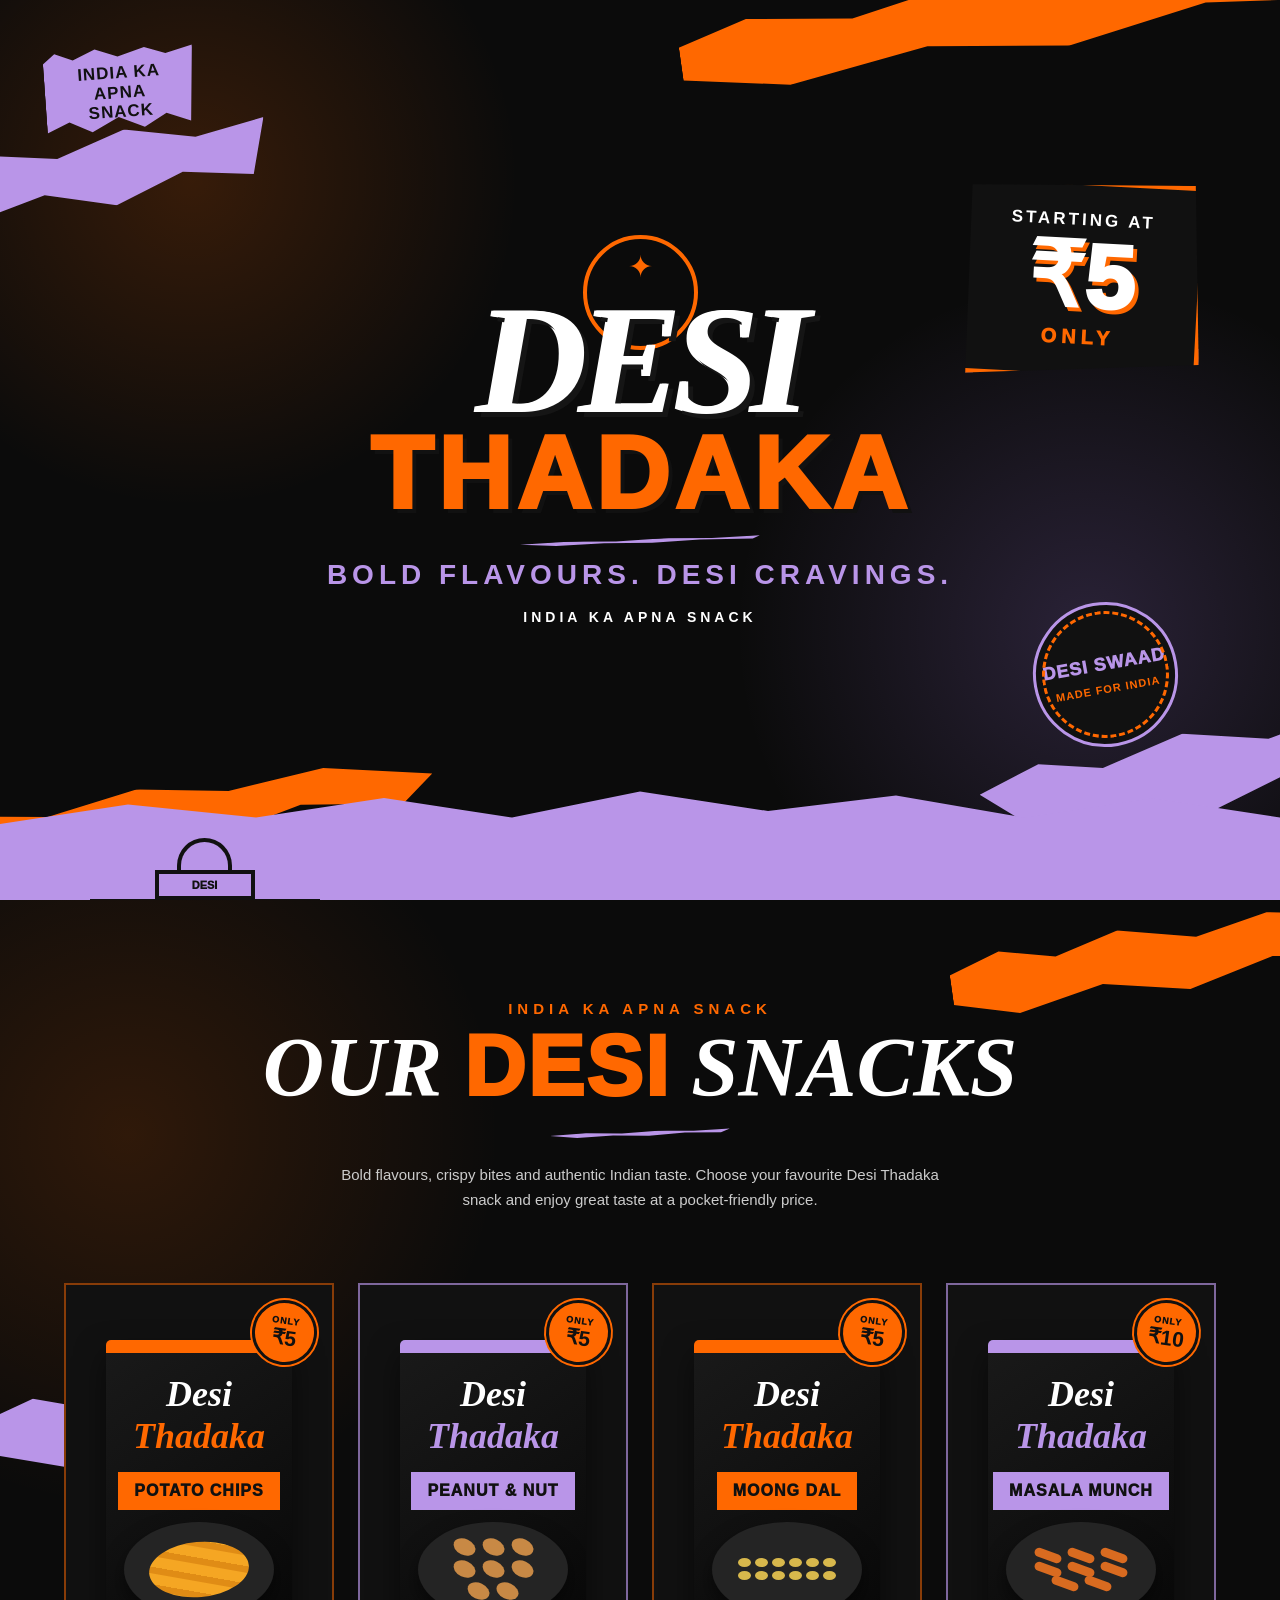
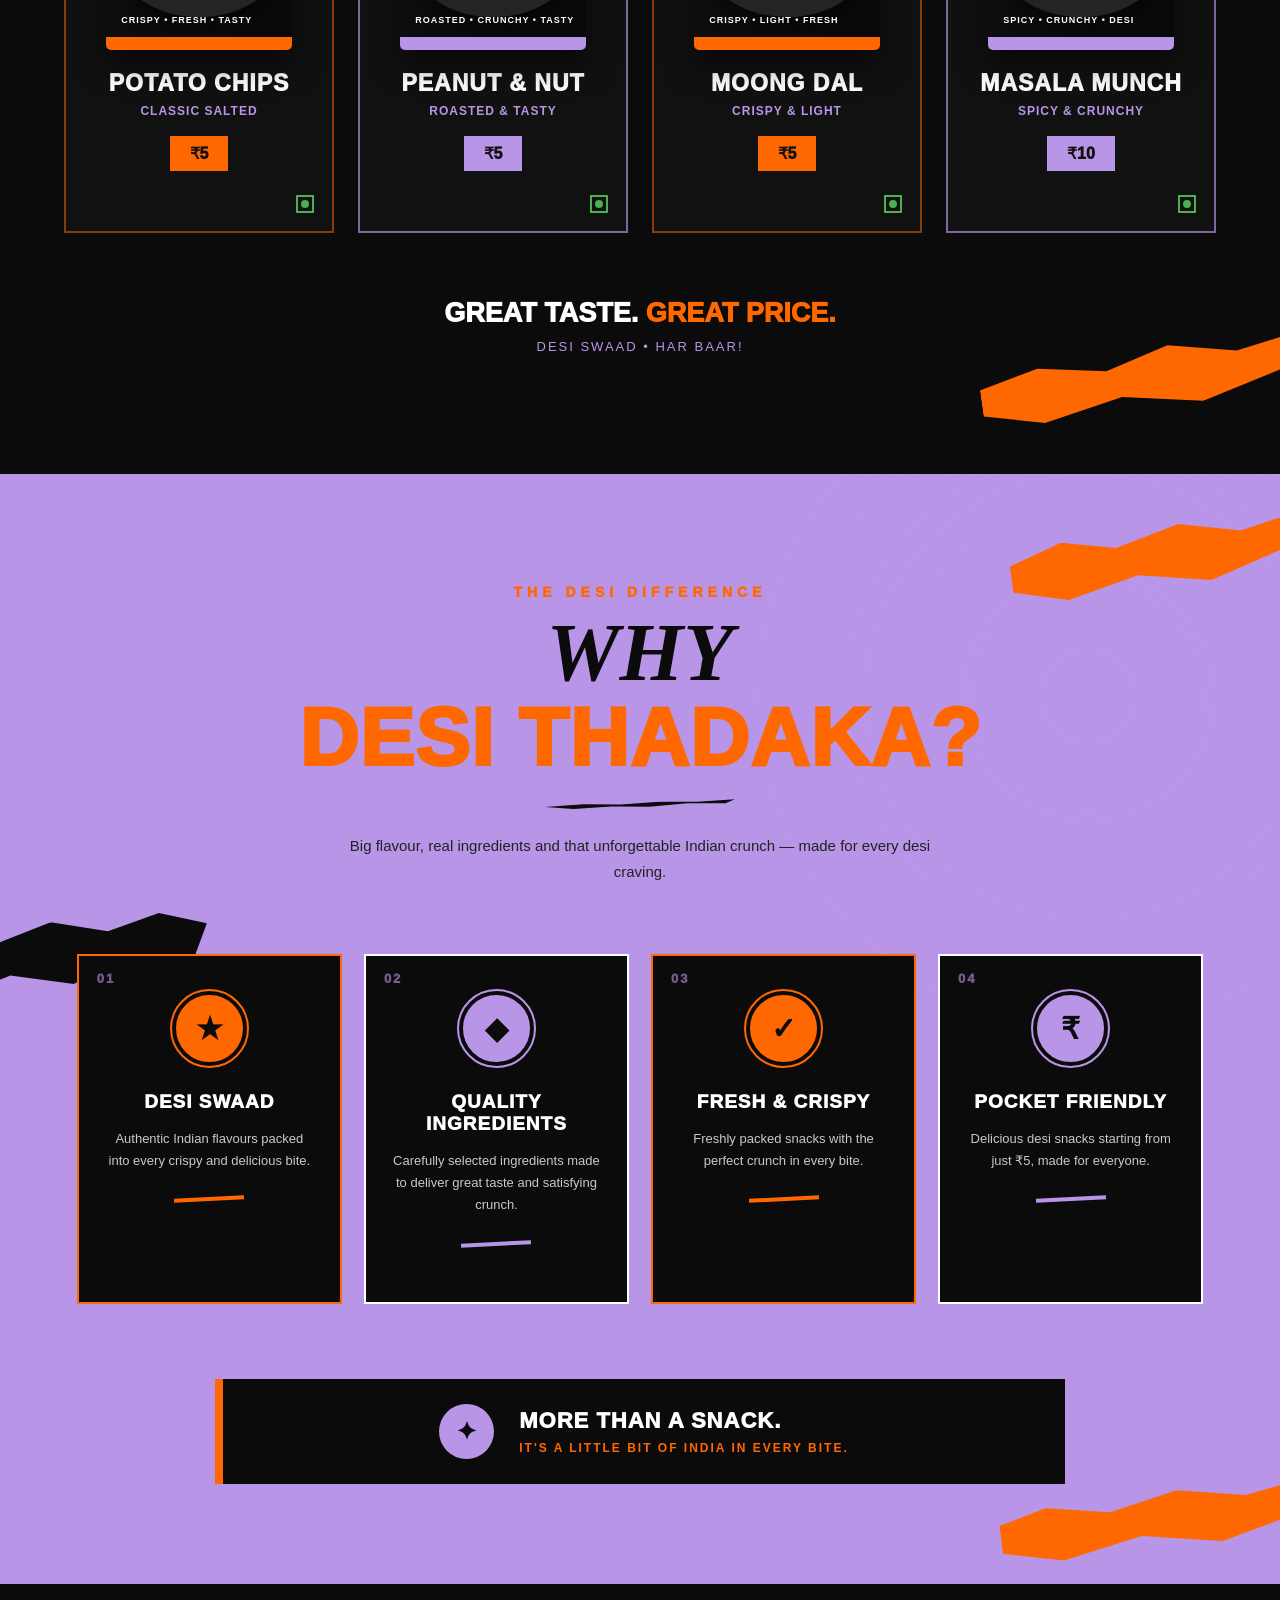
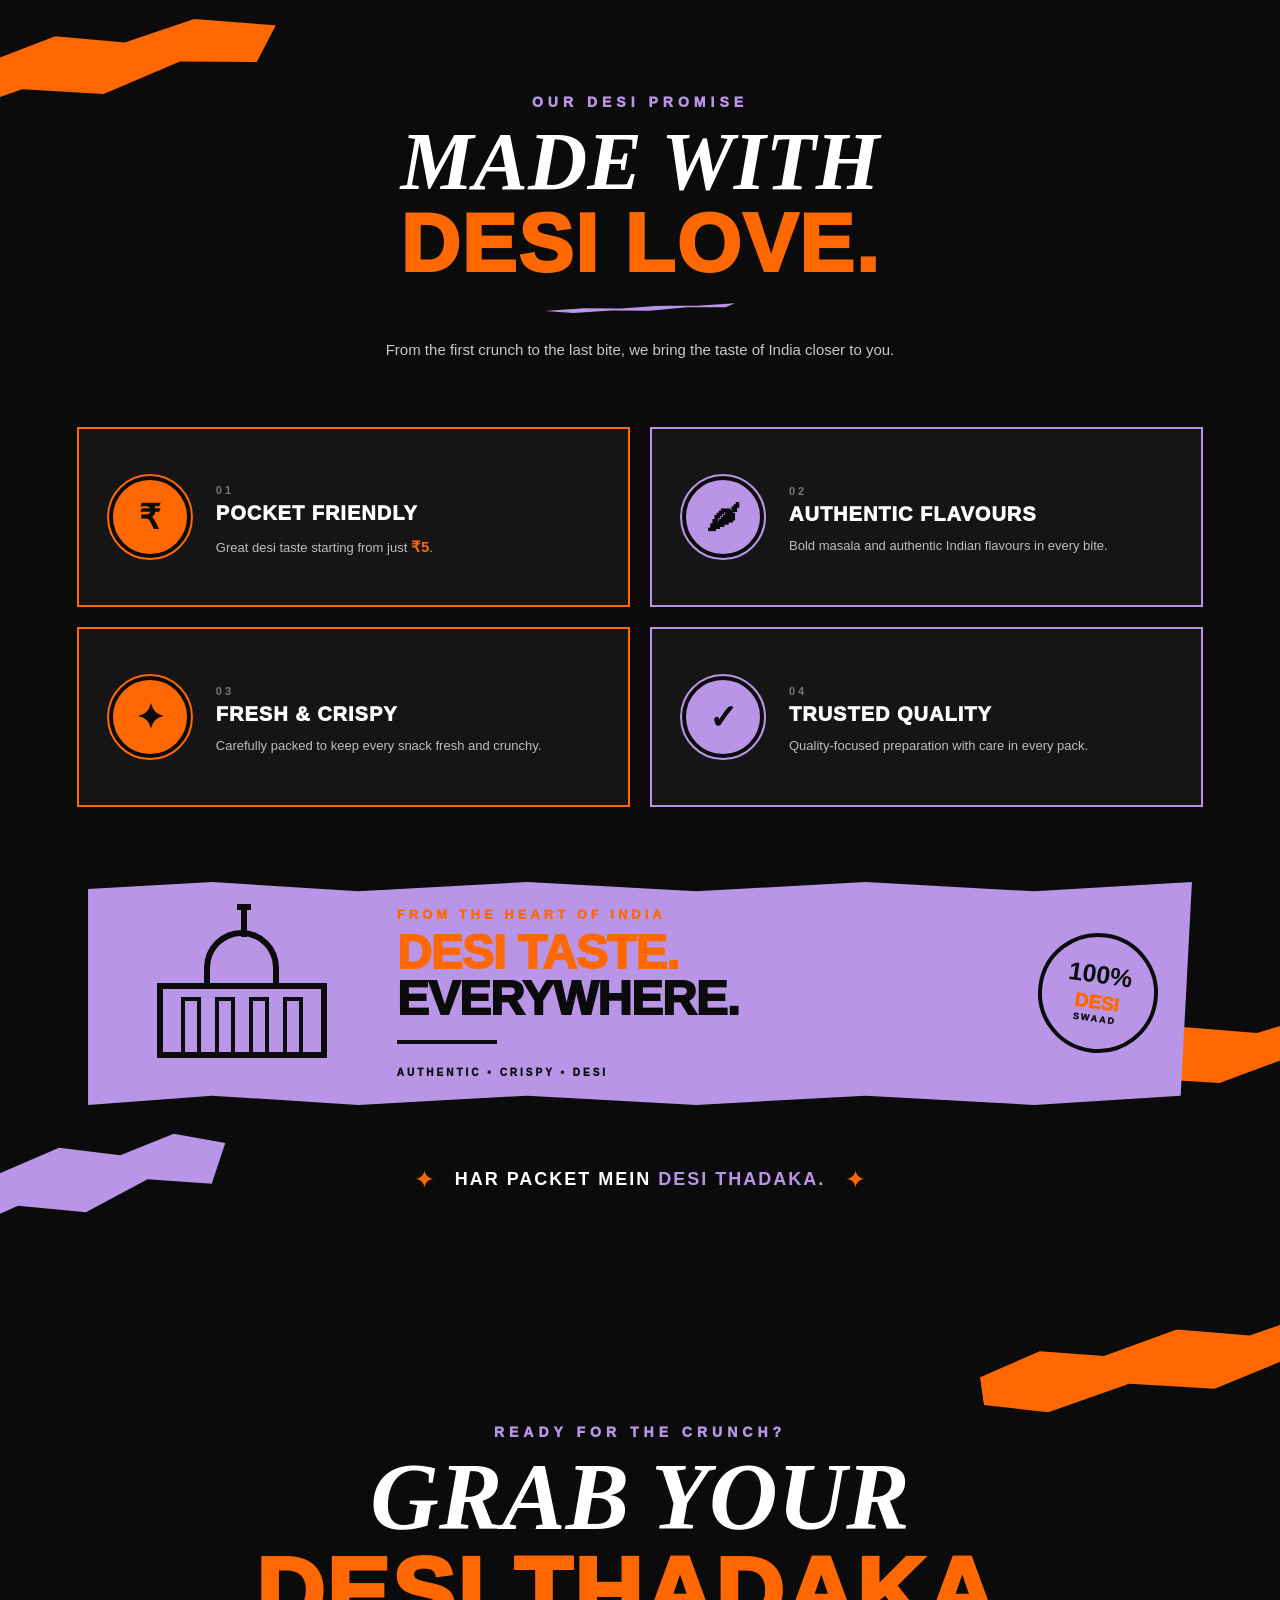
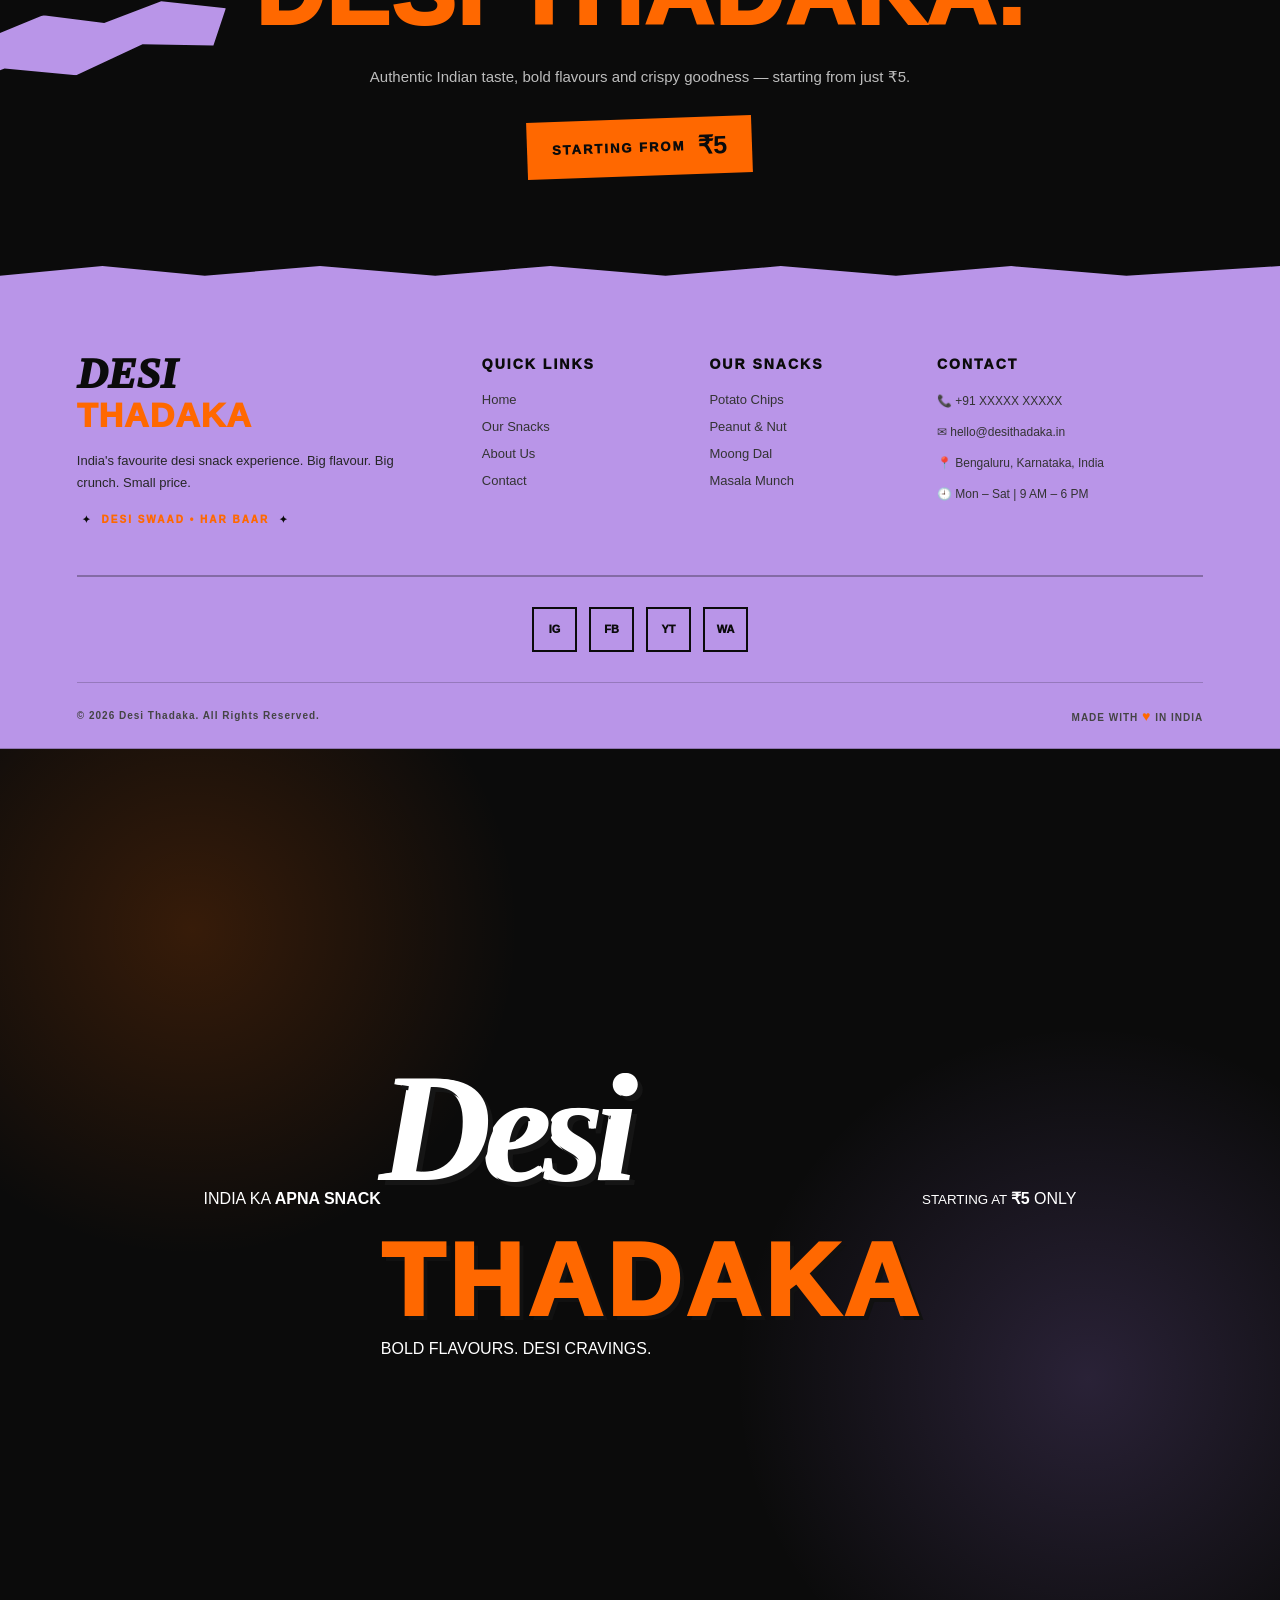
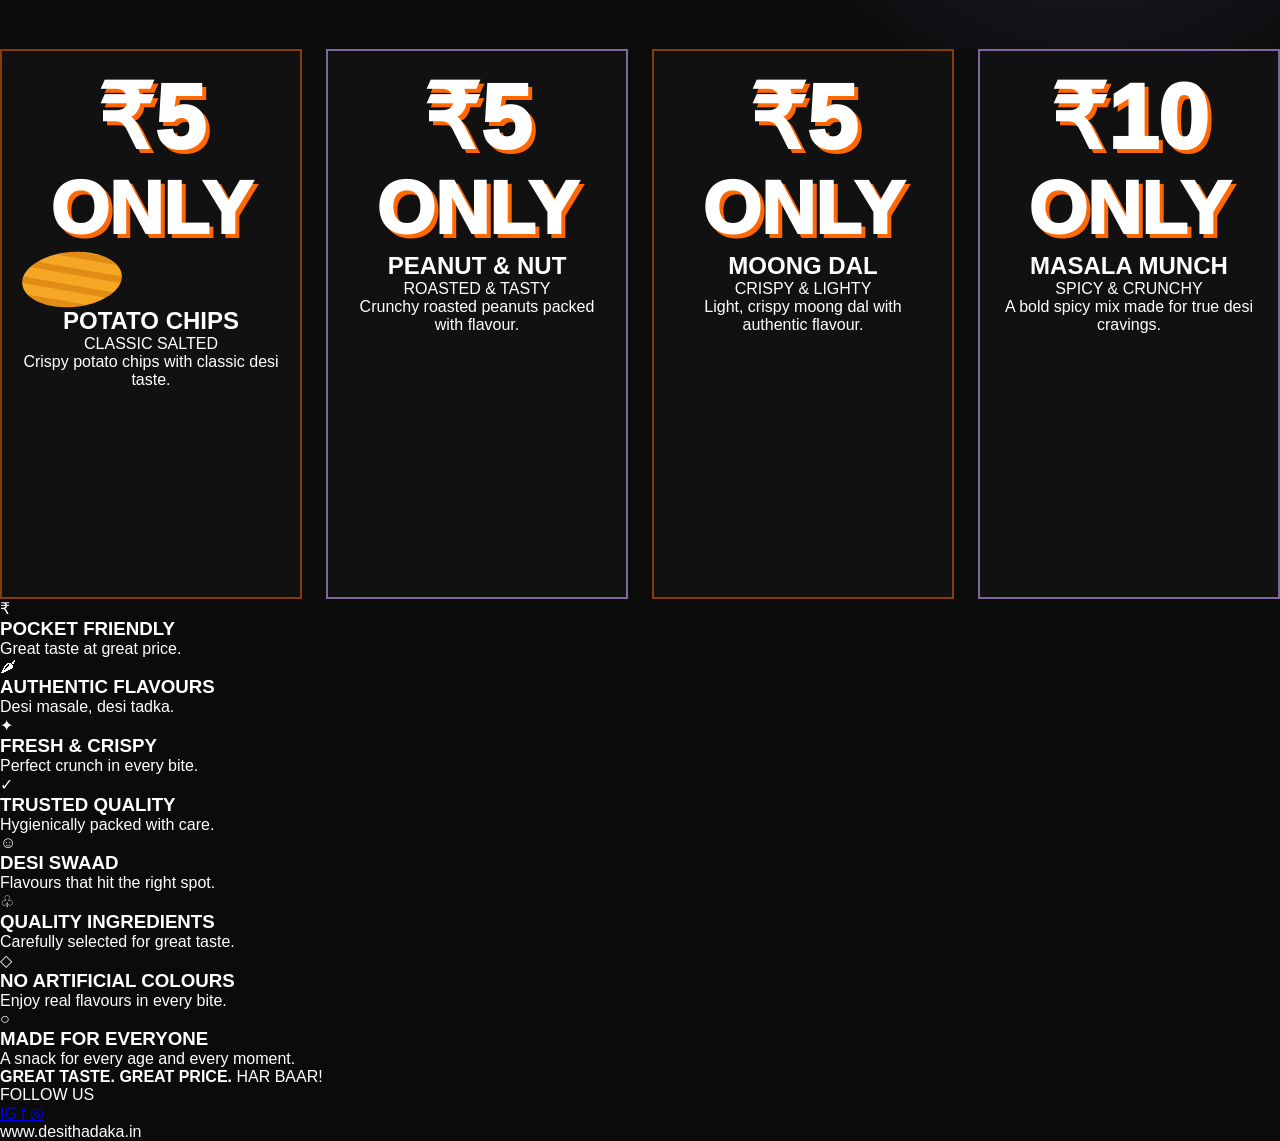
==== index.html @ 02272408 "Update index.html" ====
<!DOCTYPE html>
<html lang="en">
<head>
    <meta charset="UTF-8">
    <meta name="viewport" content="width=device-width, initial-scale=1.0">

    <title>Desi Thadaka | India Ka Apna Snack</title>

    <link rel="stylesheet" href="style.css">
</head>

<body>

    <!-- =========================
         PART 1 - HERO SECTION
    ========================== -->

    <section class="hero">

        <!-- Decorative orange brush -->
        <div class="orange-brush brush-one"></div>
        <div class="orange-brush brush-two"></div>

        <!-- Decorative purple shapes -->
        <div class="purple-shape purple-one"></div>
        <div class="purple-shape purple-two"></div>

        <!-- Top left small badge -->
        <div class="india-badge">
            INDIA KA<br>
            APNA SNACK
        </div>

        <!-- Main Brand Area -->
        <div class="hero-content">

            <div class="brand-circle">
                <span>✦</span>
            </div>

            <h1>
                <span class="desi">Desi</span>
                <span class="thadaka">THADAKA</span>
            </h1>

            <div class="brand-line"></div>

            <p class="tagline">
                BOLD FLAVOURS. DESI CRAVINGS.
            </p>

            <p class="sub-tagline">
                INDIA KA APNA SNACK
            </p>

        </div>

        <!-- Price Badge -->
        <div class="price-box">

            <p class="starting">
                STARTING AT
            </p>

            <div class="price">
                ₹5
            </div>

            <p class="only">
                ONLY
            </p>

        </div>

        <!-- Desi Swad badge -->
        <div class="swad-badge">
            <span>DESI SWAAD</span>
            <small>MADE FOR INDIA</small>
        </div>

        <!-- Bottom decorative area -->
        <div class="bottom-decoration">

            <div class="landmark">
                <div class="dome"></div>
                <div class="building">
                    DESI
                </div>
            </div>

        </div>

    </section>

</body>
</html>
<!DOCTYPE html>
<html lang="en">
<head>
<meta charset="UTF-8">
<meta name="viewport" content="width=device-width, initial-scale=1.0">

<title>Desi Thadaka - Snacks</title>

<style>

/* =====================================================
   DESI THADAKA — PART 2
   SNACK COLLECTION
===================================================== */

* {
    margin: 0;
    padding: 0;
    box-sizing: border-box;
}

body {
    font-family: Arial, Helvetica, sans-serif;
    background: #0b0b0b;
    color: #ffffff;
}


/* =====================================================
   SECTION
===================================================== */

.snacks-section {
    position: relative;
    min-height: 100vh;

    padding: 100px 5% 120px;

    background:
        radial-gradient(
            circle at 10% 20%,
            rgba(255, 104, 0, 0.15),
            transparent 25%
        ),
        #0b0b0b;

    overflow: hidden;
}


/* =====================================================
   DECORATIVE BRUSHES
===================================================== */

.brush {
    position: absolute;
    z-index: 0;
}

.brush-orange-top {
    width: 430px;
    height: 85px;

    top: 20px;
    right: -100px;

    background: #ff6800;

    transform: rotate(-8deg);

    clip-path: polygon(
        0 30%,
        12% 10%,
        25% 25%,
        40% 5%,
        58% 25%,
        75% 8%,
        100% 28%,
        94% 75%,
        75% 60%,
        55% 85%,
        35% 65%,
        15% 85%,
        0 65%
    );
}


.brush-purple-left {
    width: 330px;
    height: 90px;

    left: -120px;
    top: 42%;

    background: #b995e8;

    transform: rotate(-8deg);

    clip-path: polygon(
        0 25%,
        15% 10%,
        30% 25%,
        48% 5%,
        65% 25%,
        82% 8%,
        100% 30%,
        95% 75%,
        75% 58%,
        55% 85%,
        35% 62%,
        15% 82%,
        0 65%
    );
}


.brush-orange-bottom {
    width: 400px;
    height: 75px;

    right: -100px;
    bottom: 5%;

    background: #ff6800;

    transform: rotate(-8deg);

    clip-path: polygon(
        0 30%,
        15% 12%,
        32% 28%,
        48% 5%,
        65% 25%,
        82% 10%,
        100% 30%,
        94% 75%,
        75% 58%,
        55% 85%,
        35% 65%,
        15% 85%,
        0 65%
    );
}


/* =====================================================
   SECTION HEADER
===================================================== */

.section-header {
    position: relative;
    z-index: 2;

    text-align: center;

    margin-bottom: 70px;
}


.small-title {
    color: #ff6800;

    font-size: 15px;

    font-weight: 900;

    letter-spacing: 5px;

    margin-bottom: 12px;
}


.section-title {
    font-family: Georgia, "Times New Roman", serif;

    font-size: clamp(45px, 7vw, 85px);

    font-style: italic;

    color: #ffffff;

    line-height: 0.9;
}


.section-title span {
    color: #ff6800;

    font-family: Arial, Helvetica, sans-serif;

    font-style: normal;

    font-weight: 1000;

    letter-spacing: 2px;
}


.section-line {
    width: 180px;
    height: 6px;

    margin: 25px auto;

    background: #b995e8;

    transform: rotate(-2deg);

    clip-path: polygon(
        0 30%,
        20% 5%,
        40% 30%,
        60% 5%,
        80% 28%,
        100% 10%,
        95% 70%,
        75% 50%,
        55% 85%,
        35% 60%,
        15% 80%
    );
}


.section-description {
    max-width: 600px;

    margin: auto;

    color: #cccccc;

    font-size: 15px;

    line-height: 1.7;
}


/* =====================================================
   PRODUCTS GRID
===================================================== */

.products {
    position: relative;
    z-index: 3;

    max-width: 1400px;

    margin: auto;

    display: grid;

    grid-template-columns:
        repeat(4, 1fr);

    gap: 24px;
}


/* =====================================================
   PRODUCT CARD
===================================================== */

.product-card {
    position: relative;

    min-height: 550px;

    background: #111111;

    border: 2px solid rgba(255, 104, 0, 0.5);

    padding: 20px;

    text-align: center;

    overflow: hidden;

    transition: transform 0.3s ease,
                border-color 0.3s ease;
}


.product-card:nth-child(even) {
    border-color: rgba(185, 149, 232, 0.65);
}


.product-card:hover {
    transform: translateY(-8px);

    border-color: #ff6800;
}


/* =====================================================
   PRICE BADGE
===================================================== */

.price-badge {
    position: absolute;

    top: 15px;
    right: 15px;

    width: 65px;
    height: 65px;

    border-radius: 50%;

    background: #ff6800;

    color: #111111;

    display: flex;

    flex-direction: column;

    align-items: center;

    justify-content: center;

    font-weight: 1000;

    transform: rotate(8deg);

    z-index: 5;

    border: 3px solid #111111;

    box-shadow: 0 0 0 2px #ff6800;
}


.price-badge small {
    font-size: 9px;

    letter-spacing: 1px;
}


.price-badge strong {
    font-size: 21px;
}


/* =====================================================
   PRODUCT PACKET
===================================================== */

.packet {
    position: relative;

    width: 82%;

    height: 310px;

    margin: 35px auto 20px;

    background:
        linear-gradient(
            145deg,
            #191919,
            #080808
        );

    border-radius: 5px;

    border-top: 13px solid #ff6800;

    border-bottom: 13px solid #ff6800;

    box-shadow:
        0 15px 30px rgba(0,0,0,0.5);

    overflow: hidden;
}


/* Packet purple variation */

.product-card:nth-child(2) .packet,
.product-card:nth-child(4) .packet {

    border-top-color: #b995e8;
    border-bottom-color: #b995e8;
}


/* =====================================================
   PACKET BRAND
===================================================== */

.packet-brand {
    margin-top: 20px;

    font-family: Georgia, "Times New Roman", serif;

    font-style: italic;

    font-size: 36px;

    font-weight: 900;

    color: #ffffff;
}


.packet-brand span {
    color: #ff6800;
}


.product-card:nth-child(2) .packet-brand span,
.product-card:nth-child(4) .packet-brand span {
    color: #b995e8;
}


/* =====================================================
   PACKET PRODUCT NAME
===================================================== */

.packet-name {
    display: inline-block;

    margin-top: 15px;

    padding: 10px 16px;

    background: #ff6800;

    color: #111111;

    font-size: 16px;

    font-weight: 1000;

    letter-spacing: 1px;
}


.product-card:nth-child(2) .packet-name,
.product-card:nth-child(4) .packet-name {
    background: #b995e8;
}


/* =====================================================
   SNACK VISUALS
===================================================== */

.snack-visual {
    position: absolute;

    bottom: 20px;
    left: 50%;

    transform: translateX(-50%);

    width: 150px;
    height: 95px;

    border-radius: 50%;

    background: #242424;

    display: flex;

    align-items: center;
    justify-content: center;

    box-shadow: 0 10px 20px rgba(0,0,0,0.5);
}


/* Potato chips */

.chips {
    width: 100px;
    height: 55px;

    background:
        repeating-linear-gradient(
            15deg,
            #f5a623 0px,
            #f5a623 10px,
            #e08c15 11px,
            #e08c15 17px
        );

    border-radius: 50%;

    transform: rotate(-5deg);
}


/* Peanut */

.peanuts {
    display: flex;

    flex-wrap: wrap;

    width: 105px;

    gap: 6px;

    justify-content: center;
}


.peanuts span {
    width: 23px;
    height: 16px;

    border-radius: 50%;

    background: #c88945;

    transform: rotate(25deg);
}


/* Moong dal */

.dal {
    width: 110px;

    display: flex;

    flex-wrap: wrap;

    justify-content: center;

    gap: 4px;
}


.dal span {
    width: 13px;
    height: 9px;

    border-radius: 50%;

    background: #d8b84c;
}


/* Masala */

.masala {
    width: 115px;

    display: flex;

    flex-wrap: wrap;

    gap: 5px;

    justify-content: center;
}


.masala span {
    width: 28px;
    height: 9px;

    border-radius: 6px;

    background: #d96b20;

    transform: rotate(20deg);
}


/* =====================================================
   PACKET WEIGHT
===================================================== */

.packet-weight {
    position: absolute;

    bottom: 12px;
    left: 15px;

    color: #ffffff;

    font-size: 9px;

    font-weight: 700;

    letter-spacing: 1px;
}


/* =====================================================
   PRODUCT INFORMATION
===================================================== */

.product-name {
    color: #ffffff;

    font-size: 23px;

    font-weight: 1000;

    letter-spacing: 1px;

    text-transform: uppercase;
}


.product-description {
    margin-top: 7px;

    color: #b995e8;

    font-size: 12px;

    font-weight: 700;

    letter-spacing: 1px;
}


.product-price {
    margin-top: 18px;

    display: inline-block;

    padding: 8px 20px;

    background: #ff6800;

    color: #111111;

    font-size: 16px;

    font-weight: 1000;
}


.product-card:nth-child(even) .product-price {
    background: #b995e8;
}


/* =====================================================
   VEG SYMBOL
===================================================== */

.veg {
    position: absolute;

    bottom: 18px;
    right: 18px;

    width: 18px;
    height: 18px;

    border: 2px solid #4caf50;

    display: flex;

    align-items: center;
    justify-content: center;
}


.veg::after {
    content: "";

    width: 8px;
    height: 8px;

    border-radius: 50%;

    background: #4caf50;
}


/* =====================================================
   BOTTOM MESSAGE
===================================================== */

.bottom-message {
    position: relative;

    z-index: 3;

    text-align: center;

    margin-top: 65px;
}


.bottom-message h3 {
    font-size: 27px;

    color: #ffffff;

    font-weight: 1000;
}


.bottom-message h3 span {
    color: #ff6800;
}


.bottom-message p {
    margin-top: 10px;

    color: #b995e8;

    font-size: 13px;

    letter-spacing: 2px;
}


/* =====================================================
   TABLET
===================================================== */

@media (max-width: 1100px) {

    .products {
        grid-template-columns:
            repeat(2, 1fr);

        max-width: 750px;
    }

}


/* =====================================================
   MOBILE
===================================================== */

@media (max-width: 650px) {

    .snacks-section {
        padding: 75px 18px 90px;
    }

    .products {
        grid-template-columns: 1fr;

        max-width: 380px;
    }

    .product-card {
        min-height: 530px;
    }

    .section-title {
        font-size: 52px;
    }

    .section-description {
        font-size: 13px;
    }

    .packet {
        width: 75%;
    }

    .brush-orange-top {
        width: 300px;
    }

    .brush-purple-left {
        width: 250px;
    }

}

</style>
</head>


<body>


<!-- =====================================================
     PART 2 — SNACK COLLECTION
===================================================== -->

<section class="snacks-section">


    <!-- Decorative background -->
    <div class="brush brush-orange-top"></div>
    <div class="brush brush-purple-left"></div>
    <div class="brush brush-orange-bottom"></div>


    <!-- SECTION TITLE -->
    <div class="section-header">

        <div class="small-title">
            INDIA KA APNA SNACK
        </div>

        <h2 class="section-title">
            OUR <span>DESI</span> SNACKS
        </h2>

        <div class="section-line"></div>

        <p class="section-description">
            Bold flavours, crispy bites and authentic Indian taste.
            Choose your favourite Desi Thadaka snack and enjoy
            great taste at a pocket-friendly price.
        </p>

    </div>


    <!-- =================================================
         PRODUCTS
    ================================================== -->

    <div class="products">


        <!-- =============================================
             POTATO CHIPS
        ============================================== -->

        <div class="product-card">

            <div class="price-badge">
                <small>ONLY</small>
                <strong>₹5</strong>
            </div>


            <div class="packet">

                <div class="packet-brand">
                    Desi <span>Thadaka</span>
                </div>

                <div class="packet-name">
                    POTATO CHIPS
                </div>

                <div class="snack-visual">
                    <div class="chips"></div>
                </div>

                <div class="packet-weight">
                    CRISPY • FRESH • TASTY
                </div>

            </div>


            <h3 class="product-name">
                Potato Chips
            </h3>

            <p class="product-description">
                CLASSIC SALTED
            </p>

            <div class="product-price">
                ₹5
            </div>

            <div class="veg"></div>

        </div>



        <!-- =============================================
             PEANUT & NUT
        ============================================== -->

        <div class="product-card">

            <div class="price-badge">
                <small>ONLY</small>
                <strong>₹5</strong>
            </div>


            <div class="packet">

                <div class="packet-brand">
                    Desi <span>Thadaka</span>
                </div>

                <div class="packet-name">
                    PEANUT & NUT
                </div>

                <div class="snack-visual">

                    <div class="peanuts">

                        <span></span>
                        <span></span>
                        <span></span>
                        <span></span>
                        <span></span>
                        <span></span>
                        <span></span>
                        <span></span>

                    </div>

                </div>

                <div class="packet-weight">
                    ROASTED • CRUNCHY • TASTY
                </div>

            </div>


            <h3 class="product-name">
                Peanut & Nut
            </h3>

            <p class="product-description">
                ROASTED & TASTY
            </p>

            <div class="product-price">
                ₹5
            </div>

            <div class="veg"></div>

        </div>



        <!-- =============================================
             MOONG DAL
        ============================================== -->

        <div class="product-card">

            <div class="price-badge">
                <small>ONLY</small>
                <strong>₹5</strong>
            </div>


            <div class="packet">

                <div class="packet-brand">
                    Desi <span>Thadaka</span>
                </div>

                <div class="packet-name">
                    MOONG DAL
                </div>

                <div class="snack-visual">

                    <div class="dal">

                        <span></span>
                        <span></span>
                        <span></span>
                        <span></span>
                        <span></span>
                        <span></span>
                        <span></span>
                        <span></span>
                        <span></span>
                        <span></span>
                        <span></span>
                        <span></span>

                    </div>

                </div>

                <div class="packet-weight">
                    CRISPY • LIGHT • FRESH
                </div>

            </div>


            <h3 class="product-name">
                Moong Dal
            </h3>

            <p class="product-description">
                CRISPY & LIGHT
            </p>

            <div class="product-price">
                ₹5
            </div>

            <div class="veg"></div>

        </div>



        <!-- =============================================
             MASALA MUNCH
        ============================================== -->

        <div class="product-card">

            <div class="price-badge">
                <small>ONLY</small>
                <strong>₹10</strong>
            </div>


            <div class="packet">

                <div class="packet-brand">
                    Desi <span>Thadaka</span>
                </div>

                <div class="packet-name">
                    MASALA MUNCH
                </div>

                <div class="snack-visual">

                    <div class="masala">

                        <span></span>
                        <span></span>
                        <span></span>
                        <span></span>
                        <span></span>
                        <span></span>
                        <span></span>
                        <span></span>

                    </div>

                </div>

                <div class="packet-weight">
                    SPICY • CRUNCHY • DESI
                </div>

            </div>


            <h3 class="product-name">
                Masala Munch
            </h3>

            <p class="product-description">
                SPICY & CRUNCHY
            </p>

            <div class="product-price">
                ₹10
            </div>

            <div class="veg"></div>

        </div>


    </div>


    <!-- =================================================
         BOTTOM MESSAGE
    ================================================== -->

    <div class="bottom-message">

        <h3>
            GREAT TASTE.
            <span>GREAT PRICE.</span>
        </h3>

        <p>
            DESI SWAAD • HAR BAAR!
        </p>

    </div>


</section>


</body>
</html>
<!-- =====================================================
     PART 3 — WHY DESI THADAKA
===================================================== -->

<section class="why-section">

    <!-- Decorative background elements -->
    <div class="why-orange-brush why-brush-1"></div>
    <div class="why-purple-brush why-brush-2"></div>
    <div class="why-orange-brush why-brush-3"></div>


    <!-- Section heading -->
    <div class="why-header">

        <p class="why-small-title">
            THE DESI DIFFERENCE
        </p>

        <h2>
            WHY <span>DESI THADAKA?</span>
        </h2>

        <div class="why-line"></div>

        <p class="why-intro">
            Big flavour, real ingredients and that unforgettable
            Indian crunch — made for every desi craving.
        </p>

    </div>


    <!-- Feature cards -->
    <div class="why-grid">


        <!-- Feature 1 -->
        <div class="why-card">

            <div class="why-icon">
                ★
            </div>

            <div class="why-number">
                01
            </div>

            <h3>
                DESI SWAAD
            </h3>

            <p>
                Authentic Indian flavours packed into every
                crispy and delicious bite.
            </p>

            <div class="why-card-line"></div>

        </div>


        <!-- Feature 2 -->
        <div class="why-card purple-card">

            <div class="why-icon">
                ◆
            </div>

            <div class="why-number">
                02
            </div>

            <h3>
                QUALITY INGREDIENTS
            </h3>

            <p>
                Carefully selected ingredients made to deliver
                great taste and satisfying crunch.
            </p>

            <div class="why-card-line"></div>

        </div>


        <!-- Feature 3 -->
        <div class="why-card">

            <div class="why-icon">
                ✓
            </div>

            <div class="why-number">
                03
            </div>

            <h3>
                FRESH & CRISPY
            </h3>

            <p>
                Freshly packed snacks with the perfect crunch
                in every bite.
            </p>

            <div class="why-card-line"></div>

        </div>


        <!-- Feature 4 -->
        <div class="why-card purple-card">

            <div class="why-icon">
                ₹
            </div>

            <div class="why-number">
                04
            </div>

            <h3>
                POCKET FRIENDLY
            </h3>

            <p>
                Delicious desi snacks starting from just
                ₹5, made for everyone.
            </p>

            <div class="why-card-line"></div>

        </div>

    </div>


    <!-- Bottom statement -->
    <div class="why-bottom">

        <div class="why-bottom-mark">
            ✦
        </div>

        <div>
            <h3>
                MORE THAN A SNACK.
            </h3>

            <p>
                IT'S A LITTLE BIT OF INDIA IN EVERY BITE.
            </p>
        </div>

    </div>

</section>
<!-- =====================================================
     PART 4 — BRAND VALUES & INDIAN IDENTITY
===================================================== -->

<section class="values-section">

    <!-- Decorative shapes -->
    <div class="values-orange-shape values-shape-1"></div>
    <div class="values-purple-shape values-shape-2"></div>
    <div class="values-orange-shape values-shape-3"></div>


    <!-- Section heading -->
    <div class="values-header">

        <p class="values-small-title">
            OUR DESI PROMISE
        </p>

        <h2>
            MADE WITH
            <span>DESI LOVE.</span>
        </h2>

        <div class="values-line"></div>

        <p class="values-intro">
            From the first crunch to the last bite,
            we bring the taste of India closer to you.
        </p>

    </div>


    <!-- Values -->
    <div class="values-grid">


        <!-- Value 1 -->
        <div class="value-card">

            <div class="value-icon">
                ₹
            </div>

            <div class="value-content">

                <span class="value-number">
                    01
                </span>

                <h3>
                    POCKET FRIENDLY
                </h3>

                <p>
                    Great desi taste starting from just
                    <strong>₹5</strong>.
                </p>

            </div>

        </div>


        <!-- Value 2 -->
        <div class="value-card purple-value">

            <div class="value-icon">
                🌶
            </div>

            <div class="value-content">

                <span class="value-number">
                    02
                </span>

                <h3>
                    AUTHENTIC FLAVOURS
                </h3>

                <p>
                    Bold masala and authentic Indian
                    flavours in every bite.
                </p>

            </div>

        </div>


        <!-- Value 3 -->
        <div class="value-card">

            <div class="value-icon">
                ✦
            </div>

            <div class="value-content">

                <span class="value-number">
                    03
                </span>

                <h3>
                    FRESH & CRISPY
                </h3>

                <p>
                    Carefully packed to keep every
                    snack fresh and crunchy.
                </p>

            </div>

        </div>


        <!-- Value 4 -->
        <div class="value-card purple-value">

            <div class="value-icon">
                ✓
            </div>

            <div class="value-content">

                <span class="value-number">
                    04
                </span>

                <h3>
                    TRUSTED QUALITY
                </h3>

                <p>
                    Quality-focused preparation with
                    care in every pack.
                </p>

            </div>

        </div>

    </div>


    <!-- Indian identity banner -->
    <div class="india-banner">

        <div class="india-art">

            <div class="india-dome"></div>

            <div class="india-building">

                <span></span>
                <span></span>
                <span></span>
                <span></span>

            </div>

        </div>


        <div class="india-banner-text">

            <p>
                FROM THE HEART OF INDIA
            </p>

            <h3>
                <span>DESI TASTE.</span>
                EVERYWHERE.
            </h3>

            <div class="mini-line"></div>

            <small>
                AUTHENTIC • CRISPY • DESI
            </small>

        </div>


        <div class="india-stamp">

            <strong>100%</strong>

            <span>
                DESI
            </span>

            <small>
                SWAAD
            </small>

        </div>

    </div>


    <!-- Final statement -->
    <div class="values-statement">

        <span class="statement-mark">
            ✦
        </span>

        <p>
            HAR PACKET MEIN
            <strong>DESI THADAKA.</strong>
        </p>

        <span class="statement-mark">
            ✦
        </span>

    </div>

</section>
<!-- =====================================================
     PART 5 — FINAL CTA + FOOTER
===================================================== -->

<section class="final-section">

    <!-- Decorative elements -->
    <div class="final-orange-brush final-brush-1"></div>
    <div class="final-purple-brush final-brush-2"></div>


    <!-- Final CTA -->
    <div class="final-cta">

        <p class="final-small-title">
            READY FOR THE CRUNCH?
        </p>

        <h2>
            GRAB YOUR
            <span>DESI THADAKA.</span>
        </h2>

        <p class="final-description">
            Authentic Indian taste, bold flavours and crispy
            goodness — starting from just ₹5.
        </p>

        <div class="final-price">
            STARTING FROM <strong>₹5</strong>
        </div>

    </div>


    <!-- Footer -->
    <footer class="main-footer">

        <div class="footer-top">


            <!-- Brand -->
            <div class="footer-brand">

                <div class="footer-logo">
                    DESI
                    <span>THADAKA</span>
                </div>

                <p>
                    India's favourite desi snack experience.
                    Big flavour. Big crunch. Small price.
                </p>

                <div class="footer-tagline">
                    <span>✦</span>
                    DESI SWAAD • HAR BAAR
                    <span>✦</span>
                </div>

            </div>


            <!-- Quick Links -->
            <div class="footer-column">

                <h3>
                    QUICK LINKS
                </h3>

                <a href="#">
                    Home
                </a>

                <a href="#">
                    Our Snacks
                </a>

                <a href="#">
                    About Us
                </a>

                <a href="#">
                    Contact
                </a>

            </div>


            <!-- Products -->
            <div class="footer-column">

                <h3>
                    OUR SNACKS
                </h3>

                <a href="#">
                    Potato Chips
                </a>

                <a href="#">
                    Peanut & Nut
                </a>

                <a href="#">
                    Moong Dal
                </a>

                <a href="#">
                    Masala Munch
                </a>

            </div>


            <!-- Contact -->
            <div class="footer-column contact-column">

                <h3>
                    CONTACT
                </h3>

                <p>
                    📞 +91 XXXXX XXXXX
                </p>

                <p>
                    ✉ hello@desithadaka.in
                </p>

                <p>
                    📍 Bengaluru, Karnataka, India
                </p>

                <p>
                    🕘 Mon – Sat | 9 AM – 6 PM
                </p>

            </div>

        </div>


        <!-- Social -->
        <div class="footer-social">

            <a href="#" aria-label="Instagram">
                IG
            </a>

            <a href="#" aria-label="Facebook">
                FB
            </a>

            <a href="#" aria-label="YouTube">
                YT
            </a>

            <a href="#" aria-label="WhatsApp">
                WA
            </a>

        </div>


        <!-- Bottom footer -->
        <div class="footer-bottom">

            <p>
                © 2026 Desi Thadaka. All Rights Reserved.
            </p>

            <p>
                MADE WITH
                <span>♥</span>
                IN INDIA
            </p>

        </div>

    </footer>

</section>
<!DOCTYPE html>
<html lang="en">
<head>
    <meta charset="UTF-8">

    <meta name="viewport"
          content="width=device-width, initial-scale=1.0">

    <title>Desi Thadaka | India Ka Apna Snack</title>

    <link rel="stylesheet"
          href="style.css">
</head>

<body>

    <!-- =================================================
         MAIN WEBSITE
    ================================================== -->

    <main class="website">

        <!-- =============================================
             HERO
        ============================================== -->

        <section class="hero">

            <div class="hero-left">
                <span>INDIA KA</span>
                <strong>APNA SNACK</strong>
            </div>


            <div class="brand">

                <div class="brand-name">

                    <span class="desi">
                        Desi
                    </span>

                    <span class="thadaka">
                        THADAKA
                    </span>

                </div>

                <p>
                    BOLD FLAVOURS.
                    DESI CRAVINGS.
                </p>

            </div>


            <div class="hero-price">

                <small>
                    STARTING AT
                </small>

                <strong>
                    ₹5
                </strong>

                <span>
                    ONLY
                </span>

            </div>

        </section>


        <!-- =============================================
             PRODUCTS
        ============================================== -->

        <section class="products">

            <!-- PRODUCT 1 -->

            <article class="product-card orange-card">

                <div class="price">
                    ₹5
                    <small>ONLY</small>
                </div>

                <div class="product-image chips-image">
                    <div class="fake-snack chips"></div>
                </div>

                <div class="product-content">

                    <h2>
                        POTATO CHIPS
                    </h2>

                    <span>
                        CLASSIC SALTED
                    </span>

                    <p>
                        Crispy potato chips
                        with classic desi taste.
                    </p>

                </div>

            </article>


            <!-- PRODUCT 2 -->

            <article class="product-card purple-card">

                <div class="price">
                    ₹5
                    <small>ONLY</small>
                </div>

                <div class="product-image peanut-image">
                    <div class="fake-snack peanuts"></div>
                </div>

                <div class="product-content">

                    <h2>
                        PEANUT &amp; NUT
                    </h2>

                    <span>
                        ROASTED &amp; TASTY
                    </span>

                    <p>
                        Crunchy roasted peanuts
                        packed with flavour.
                    </p>

                </div>

            </article>


            <!-- PRODUCT 3 -->

            <article class="product-card orange-card">

                <div class="price">
                    ₹5
                    <small>ONLY</small>
                </div>

                <div class="product-image dal-image">
                    <div class="fake-snack dal"></div>
                </div>

                <div class="product-content">

                    <h2>
                        MOONG DAL
                    </h2>

                    <span>
                        CRISPY &amp; LIGHTY
                    </span>

                    <p>
                        Light, crispy moong dal
                        with authentic flavour.
                    </p>

                </div>

            </article>


            <!-- PRODUCT 4 -->

            <article class="product-card purple-card">

                <div class="price">
                    ₹10
                    <small>ONLY</small>
                </div>

                <div class="product-image masala-image">
                    <div class="fake-snack masala"></div>
                </div>

                <div class="product-content">

                    <h2>
                        MASALA MUNCH
                    </h2>

                    <span>
                        SPICY &amp; CRUNCHY
                    </span>

                    <p>
                        A bold spicy mix made
                        for true desi cravings.
                    </p>

                </div>

            </article>

        </section>


        <!-- =============================================
             FEATURES
        ============================================== -->

        <section class="features">

            <div class="feature">

                <div class="feature-icon">
                    ₹
                </div>

                <div>
                    <h3>
                        POCKET FRIENDLY
                    </h3>

                    <p>
                        Great taste at great price.
                    </p>
                </div>

            </div>


            <div class="feature">

                <div class="feature-icon">
                    🌶
                </div>

                <div>
                    <h3>
                        AUTHENTIC FLAVOURS
                    </h3>

                    <p>
                        Desi masale, desi tadka.
                    </p>
                </div>

            </div>


            <div class="feature">

                <div class="feature-icon">
                    ✦
                </div>

                <div>
                    <h3>
                        FRESH &amp; CRISPY
                    </h3>

                    <p>
                        Perfect crunch in every bite.
                    </p>
                </div>

            </div>


            <div class="feature">

                <div class="feature-icon">
                    ✓
                </div>

                <div>
                    <h3>
                        TRUSTED QUALITY
                    </h3>

                    <p>
                        Hygienically packed with care.
                    </p>
                </div>

            </div>

        </section>


        <!-- =============================================
             SIDE PROMISE
        ============================================== -->

        <aside class="promise">

            <div class="promise-item">

                <div class="promise-icon">
                    ☺
                </div>

                <div>
                    <h3>
                        DESI SWAAD
                    </h3>

                    <p>
                        Flavours that hit
                        the right spot.
                    </p>
                </div>

            </div>


            <div class="promise-item">

                <div class="promise-icon">
                    ♧
                </div>

                <div>
                    <h3>
                        QUALITY INGREDIENTS
                    </h3>

                    <p>
                        Carefully selected
                        for great taste.
                    </p>
                </div>

            </div>


            <div class="promise-item">

                <div class="promise-icon">
                    ◇
                </div>

                <div>
                    <h3>
                        NO ARTIFICIAL COLOURS
                    </h3>

                    <p>
                        Enjoy real flavours
                        in every bite.
                    </p>

                </div>

            </div>


            <div class="promise-item">

                <div class="promise-icon">
                    ○
                </div>

                <div>
                    <h3>
                        MADE FOR EVERYONE
                    </h3>

                    <p>
                        A snack for every age
                        and every moment.
                    </p>
                </div>

            </div>


            <div class="great-price">

                <strong>
                    GREAT TASTE.
                </strong>

                <strong>
                    GREAT PRICE.
                </strong>

                <span>
                    HAR BAAR!
                </span>

            </div>

        </aside>


        <!-- =============================================
             FOOTER
        ============================================== -->

        <footer>

            <div class="footer-follow">
                FOLLOW US
            </div>

            <div class="social">

                <a href="#">
                    IG
                </a>

                <a href="#">
                    f
                </a>

                <a href="#">
                    ◎
                </a>

            </div>

            <div class="website-url">
                www.desithadaka.in
            </div>

        </footer>

    </main>

</body>
</html>
---- style.css ----
/* =========================
   DESI THADAKA
   PART 1 - HERO SECTION
========================= */

* {
    margin: 0;
    padding: 0;
    box-sizing: border-box;
}

body {
    font-family: Arial, Helvetica, sans-serif;
    background: #0b0b0b;
    color: white;
}


/* =========================
   HERO
========================= */

.hero {
    min-height: 100vh;
    position: relative;
    overflow: hidden;

    background:
        radial-gradient(
            circle at 15% 20%,
            rgba(255, 103, 0, 0.18),
            transparent 25%
        ),
        radial-gradient(
            circle at 85% 70%,
            rgba(181, 137, 255, 0.18),
            transparent 28%
        ),
        #0b0b0b;

    display: flex;
    align-items: center;
    justify-content: center;
}


/* =========================
   ORANGE BRUSH EFFECTS
========================= */

.orange-brush {
    position: absolute;
    background: #ff6800;
    transform: rotate(-8deg);
    z-index: 1;
}

.brush-one {
    width: 55%;
    height: 95px;
    top: -30px;
    right: -8%;

    clip-path: polygon(
        0 30%,
        10% 10%,
        25% 25%,
        40% 5%,
        58% 25%,
        75% 10%,
        100% 30%,
        94% 75%,
        75% 60%,
        55% 85%,
        35% 65%,
        15% 85%,
        0 65%
    );
}

.brush-two {
    width: 42%;
    height: 75px;
    bottom: 5%;
    left: -8%;

    transform: rotate(-7deg);

    clip-path: polygon(
        0 35%,
        12% 15%,
        28% 30%,
        45% 8%,
        62% 25%,
        80% 10%,
        100% 35%,
        94% 70%,
        75% 55%,
        58% 85%,
        38% 65%,
        18% 85%,
        0 65%
    );
}


/* =========================
   PURPLE DECORATIONS
========================= */

.purple-shape {
    position: absolute;
    background: #b995e8;
    z-index: 1;
}

.purple-one {
    width: 350px;
    height: 100px;
    left: -80px;
    top: 14%;

    transform: rotate(-8deg);

    clip-path: polygon(
        0 30%,
        20% 15%,
        40% 28%,
        60% 8%,
        80% 25%,
        100% 15%,
        95% 70%,
        75% 58%,
        55% 82%,
        35% 62%,
        15% 78%
    );
}

.purple-two {
    width: 420px;
    height: 100px;
    right: -120px;
    bottom: 8%;

    transform: rotate(-10deg);

    clip-path: polygon(
        0 30%,
        15% 10%,
        30% 25%,
        50% 5%,
        70% 25%,
        90% 10%,
        100% 30%,
        95% 75%,
        75% 60%,
        55% 85%,
        35% 65%,
        15% 85%
    );
}


/* =========================
   INDIA BADGE
========================= */

.india-badge {
    position: absolute;
    top: 45px;
    left: 45px;

    width: 150px;
    min-height: 85px;

    padding: 18px 15px;

    background: #b995e8;
    color: #111;

    font-size: 17px;
    font-weight: 900;
    line-height: 1.15;
    letter-spacing: 1px;

    text-align: center;

    transform: rotate(-4deg);

    clip-path: polygon(
        0 15%,
        8% 5%,
        20% 13%,
        35% 3%,
        50% 12%,
        68% 4%,
        82% 12%,
        100% 5%,
        96% 85%,
        80% 75%,
        65% 88%,
        48% 76%,
        30% 90%,
        15% 78%,
        0 88%
    );

    z-index: 5;
}


/* =========================
   HERO CONTENT
========================= */

.hero-content {
    position: relative;
    z-index: 5;

    width: min(850px, 70%);

    text-align: center;

    transform: translateY(-20px);
}


/* Decorative circle */

.brand-circle {
    width: 115px;
    height: 115px;

    margin: 0 auto -55px;

    border: 4px solid #ff6800;
    border-radius: 50%;

    display: flex;
    justify-content: center;
    align-items: flex-start;

    padding-top: 10px;

    color: #ff6800;

    font-size: 30px;
}


/* =========================
   BRAND NAME
========================= */

.hero h1 {
    position: relative;
    z-index: 2;

    line-height: 0.85;

    text-transform: uppercase;
}

.desi {
    display: block;

    font-family: Georgia, "Times New Roman", serif;

    font-size: clamp(85px, 12vw, 175px);

    font-weight: 900;

    font-style: italic;

    color: #ffffff;

    letter-spacing: -8px;

    text-shadow:
        5px 5px 0 #151515,
        -2px 0 #ffffff;
}

.thadaka {
    display: block;

    margin-top: 5px;

    font-size: clamp(55px, 8vw, 120px);

    font-weight: 1000;

    letter-spacing: 5px;

    color: #ff6800;

    text-shadow:
        4px 4px 0 #111;
}


/* =========================
   BRAND LINE
========================= */

.brand-line {
    width: 240px;
    height: 5px;

    margin: 22px auto 14px;

    background: #b995e8;

    transform: rotate(-2deg);

    clip-path: polygon(
        0 30%,
        20% 5%,
        40% 35%,
        60% 0,
        80% 30%,
        100% 10%,
        97% 70%,
        75% 50%,
        55% 85%,
        35% 60%,
        15% 80%
    );
}


/* =========================
   TAGLINE
========================= */

.tagline {
    color: #b995e8;

    font-size: clamp(18px, 2.2vw, 28px);

    font-weight: 900;

    letter-spacing: 5px;

    margin-top: 15px;
}

.sub-tagline {
    margin-top: 18px;

    color: white;

    font-size: 14px;

    font-weight: 700;

    letter-spacing: 4px;
}


/* =========================
   PRICE BOX
========================= */

.price-box {
    position: absolute;

    right: 6%;
    top: 20%;

    width: 245px;

    padding: 25px 20px;

    background: #111;

    border: 5px solid #ff6800;

    transform: rotate(3deg);

    text-align: center;

    z-index: 6;

    clip-path: polygon(
        4% 5%,
        95% 0,
        100% 90%,
        5% 100%
    );

    box-shadow: 10px 10px 0 rgba(185, 149, 232, 0.8);
}

.starting {
    font-size: 17px;

    font-weight: 900;

    letter-spacing: 3px;

    color: white;
}

.price {
    font-size: 90px;

    line-height: 0.95;

    font-weight: 1000;

    color: white;

    margin: 5px 0;

    text-shadow: 4px 4px 0 #ff6800;
}

.only {
    color: #ff6800;

    font-size: 20px;

    font-weight: 1000;

    letter-spacing: 5px;
}


/* =========================
   SWAD BADGE
========================= */

.swad-badge {
    position: absolute;

    right: 8%;
    bottom: 17%;

    width: 145px;
    height: 145px;

    border-radius: 50%;

    background: #111;

    border: 3px solid #b995e8;

    outline: 3px dashed #ff6800;
    outline-offset: -12px;

    display: flex;

    flex-direction: column;

    align-items: center;
    justify-content: center;

    text-align: center;

    transform: rotate(-10deg);

    z-index: 6;
}

.swad-badge span {
    color: #b995e8;

    font-size: 18px;

    font-weight: 1000;

    letter-spacing: 1px;
}

.swad-badge small {
    margin-top: 8px;

    color: #ff6800;

    font-size: 11px;

    font-weight: 900;

    letter-spacing: 1px;
}


/* =========================
   BOTTOM DECORATION
========================= */

.bottom-decoration {
    position: absolute;

    bottom: -15px;
    left: 0;

    width: 100%;
    height: 130px;

    background: #b995e8;

    clip-path: polygon(
        0 30%,
        10% 15%,
        20% 25%,
        30% 10%,
        40% 25%,
        50% 5%,
        60% 20%,
        70% 8%,
        80% 25%,
        90% 10%,
        100% 25%,
        100% 100%,
        0 100%
    );

    z-index: 2;
}


/* Simple Indian-inspired landmark */

.landmark {
    position: absolute;

    bottom: 12px;
    left: 7%;

    width: 230px;
    height: 65px;

    border-bottom: 4px solid #111;

    color: #111;

    text-align: center;
}

.dome {
    position: absolute;

    width: 55px;
    height: 35px;

    left: 87px;
    top: 0;

    border-radius: 55px 55px 0 0;

    border: 4px solid #111;

    border-bottom: none;
}

.building {
    position: absolute;

    left: 65px;
    top: 32px;

    width: 100px;
    height: 30px;

    border: 4px solid #111;

    font-size: 11px;

    font-weight: 1000;

    display: flex;

    align-items: center;

    justify-content: center;
}


/* =========================
   RESPONSIVE
========================= */

@media (max-width: 1000px) {

    .price-box {
        right: 3%;
        top: 18%;

        width: 190px;
    }

    .price {
        font-size: 70px;
    }

    .swad-badge {
        right: 4%;
        bottom: 18%;
    }

    .hero-content {
        width: 75%;
    }

    .india-badge {
        left: 25px;
        top: 30px;
    }
}


@media (max-width: 700px) {

    .hero {
        min-height: 850px;

        align-items: flex-start;
    }

    .india-badge {
        top: 20px;
        left: 15px;

        width: 120px;
        min-height: 65px;

        padding: 14px 8px;

        font-size: 13px;
    }

    .hero-content {
        width: 94%;

        margin-top: 190px;

        transform: none;
    }

    .brand-circle {
        width: 80px;
        height: 80px;

        margin-bottom: -35px;
    }

    .desi {
        font-size: 80px;

        letter-spacing: -5px;
    }

    .thadaka {
        font-size: 48px;

        letter-spacing: 2px;
    }

    .tagline {
        font-size: 14px;

        letter-spacing: 2px;

        line-height: 1.5;
    }

    .sub-tagline {
        font-size: 11px;

        letter-spacing: 2px;
    }

    .price-box {
        top: 45px;
        right: 15px;

        width: 135px;

        padding: 12px 8px;

        border-width: 3px;

        box-shadow: 5px 5px 0 #b995e8;
    }

    .starting {
        font-size: 10px;
        letter-spacing: 1px;
    }

    .price {
        font-size: 50px;
    }

    .only {
        font-size: 12px;

        letter-spacing: 2px;
    }

    .swad-badge {
        width: 105px;
        height: 105px;

        right: 15px;
        bottom: 135px;
    }

    .swad-badge span {
        font-size: 13px;
    }

    .swad-badge small {
        font-size: 8px;
    }

    .bottom-decoration {
        height: 90px;
    }

    .landmark {
        transform: scale(0.7);
        transform-origin: left bottom;
        left: 10px;
    }

    .purple-one {
        width: 250px;
    }

    .purple-two {
        width: 280px;
    }
}
/* =====================================================
   DESI THADAKA — PART 2 CSS
   SNACK COLLECTION
===================================================== */

* {
    margin: 0;
    padding: 0;
    box-sizing: border-box;
}

body {
    font-family: Arial, Helvetica, sans-serif;
    background: #0b0b0b;
    color: #ffffff;
}


/* =====================================================
   SNACK SECTION
===================================================== */

.snacks-section {
    position: relative;
    min-height: 100vh;

    padding: 100px 5% 120px;

    background:
        radial-gradient(
            circle at 10% 20%,
            rgba(255, 104, 0, 0.15),
            transparent 25%
        ),
        #0b0b0b;

    overflow: hidden;
}


/* =====================================================
   DECORATIVE BRUSHES
===================================================== */

.brush {
    position: absolute;
    z-index: 0;
}

.brush-orange-top {
    width: 430px;
    height: 85px;

    top: 20px;
    right: -100px;

    background: #ff6800;

    transform: rotate(-8deg);

    clip-path: polygon(
        0 30%,
        12% 10%,
        25% 25%,
        40% 5%,
        58% 25%,
        75% 8%,
        100% 28%,
        94% 75%,
        75% 60%,
        55% 85%,
        35% 65%,
        15% 85%,
        0 65%
    );
}


.brush-purple-left {
    width: 330px;
    height: 90px;

    left: -120px;
    top: 42%;

    background: #b995e8;

    transform: rotate(-8deg);

    clip-path: polygon(
        0 25%,
        15% 10%,
        30% 25%,
        48% 5%,
        65% 25%,
        82% 8%,
        100% 30%,
        95% 75%,
        75% 58%,
        55% 85%,
        35% 62%,
        15% 82%,
        0 65%
    );
}


.brush-orange-bottom {
    width: 400px;
    height: 75px;

    right: -100px;
    bottom: 5%;

    background: #ff6800;

    transform: rotate(-8deg);

    clip-path: polygon(
        0 30%,
        15% 12%,
        32% 28%,
        48% 5%,
        65% 25%,
        82% 10%,
        100% 30%,
        94% 75%,
        75% 58%,
        55% 85%,
        35% 65%,
        15% 85%,
        0 65%
    );
}


/* =====================================================
   SECTION HEADER
===================================================== */

.section-header {
    position: relative;
    z-index: 2;

    text-align: center;

    margin-bottom: 70px;
}


.small-title {
    color: #ff6800;

    font-size: 15px;

    font-weight: 900;

    letter-spacing: 5px;

    margin-bottom: 12px;
}


.section-title {
    font-family: Georgia, "Times New Roman", serif;

    font-size: clamp(45px, 7vw, 85px);

    font-style: italic;

    color: #ffffff;

    line-height: 0.9;
}


.section-title span {
    color: #ff6800;

    font-family: Arial, Helvetica, sans-serif;

    font-style: normal;

    font-weight: 1000;

    letter-spacing: 2px;
}


.section-line {
    width: 180px;
    height: 6px;

    margin: 25px auto;

    background: #b995e8;

    transform: rotate(-2deg);

    clip-path: polygon(
        0 30%,
        20% 5%,
        40% 30%,
        60% 5%,
        80% 28%,
        100% 10%,
        95% 70%,
        75% 50%,
        55% 85%,
        35% 60%,
        15% 80%
    );
}


.section-description {
    max-width: 600px;

    margin: auto;

    color: #cccccc;

    font-size: 15px;

    line-height: 1.7;
}


/* =====================================================
   PRODUCT GRID
===================================================== */

.products {
    position: relative;
    z-index: 3;

    max-width: 1400px;

    margin: auto;

    display: grid;

    grid-template-columns: repeat(4, 1fr);

    gap: 24px;
}


/* =====================================================
   PRODUCT CARD
===================================================== */

.product-card {
    position: relative;

    min-height: 550px;

    background: #111111;

    border: 2px solid rgba(255, 104, 0, 0.5);

    padding: 20px;

    text-align: center;

    overflow: hidden;

    transition:
        transform 0.3s ease,
        border-color 0.3s ease;
}


.product-card:nth-child(even) {
    border-color: rgba(185, 149, 232, 0.65);
}


.product-card:hover {
    transform: translateY(-8px);

    border-color: #ff6800;
}


/* =====================================================
   PRICE BADGE
===================================================== */

.price-badge {
    position: absolute;

    top: 15px;
    right: 15px;

    width: 65px;
    height: 65px;

    border-radius: 50%;

    background: #ff6800;

    color: #111111;

    display: flex;

    flex-direction: column;

    align-items: center;
    justify-content: center;

    font-weight: 1000;

    transform: rotate(8deg);

    z-index: 5;

    border: 3px solid #111111;

    box-shadow:
        0 0 0 2px #ff6800;
}


.price-badge small {
    font-size: 9px;
    letter-spacing: 1px;
}


.price-badge strong {
    font-size: 21px;
}


/* =====================================================
   PRODUCT PACKET
===================================================== */

.packet {
    position: relative;

    width: 82%;
    height: 310px;

    margin: 35px auto 20px;

    background:
        linear-gradient(
            145deg,
            #191919,
            #080808
        );

    border-radius: 5px;

    border-top: 13px solid #ff6800;
    border-bottom: 13px solid #ff6800;

    box-shadow:
        0 15px 30px rgba(0, 0, 0, 0.5);

    overflow: hidden;
}


/* Purple packet variation */

.product-card:nth-child(2) .packet,
.product-card:nth-child(4) .packet {

    border-top-color: #b995e8;

    border-bottom-color: #b995e8;
}


/* =====================================================
   PACKET BRAND
===================================================== */

.packet-brand {
    margin-top: 20px;

    font-family: Georgia, "Times New Roman", serif;

    font-style: italic;

    font-size: 36px;

    font-weight: 900;

    color: #ffffff;
}


.packet-brand span {
    color: #ff6800;
}


.product-card:nth-child(2) .packet-brand span,
.product-card:nth-child(4) .packet-brand span {
    color: #b995e8;
}


/* =====================================================
   PACKET PRODUCT NAME
===================================================== */

.packet-name {
    display: inline-block;

    margin-top: 15px;

    padding: 10px 16px;

    background: #ff6800;

    color: #111111;

    font-size: 16px;

    font-weight: 1000;

    letter-spacing: 1px;
}


.product-card:nth-child(2) .packet-name,
.product-card:nth-child(4) .packet-name {

    background: #b995e8;
}


/* =====================================================
   SNACK VISUAL
===================================================== */

.snack-visual {
    position: absolute;

    bottom: 20px;
    left: 50%;

    transform: translateX(-50%);

    width: 150px;
    height: 95px;

    border-radius: 50%;

    background: #242424;

    display: flex;

    align-items: center;
    justify-content: center;

    box-shadow:
        0 10px 20px rgba(0, 0, 0, 0.5);
}


/* =====================================================
   POTATO CHIPS
===================================================== */

.chips {
    width: 100px;
    height: 55px;

    background:
        repeating-linear-gradient(
            15deg,
            #f5a623 0px,
            #f5a623 10px,
            #e08c15 11px,
            #e08c15 17px
        );

    border-radius: 50%;

    transform: rotate(-5deg);
}


/* =====================================================
   PEANUTS
===================================================== */

.peanuts {
    display: flex;

    flex-wrap: wrap;

    width: 105px;

    gap: 6px;

    justify-content: center;
}


.peanuts span {
    width: 23px;
    height: 16px;

    border-radius: 50%;

    background: #c88945;

    transform: rotate(25deg);
}


/* =====================================================
   MOONG DAL
===================================================== */

.dal {
    width: 110px;

    display: flex;

    flex-wrap: wrap;

    justify-content: center;

    gap: 4px;
}


.dal span {
    width: 13px;
    height: 9px;

    border-radius: 50%;

    background: #d8b84c;
}


/* =====================================================
   MASALA
===================================================== */

.masala {
    width: 115px;

    display: flex;

    flex-wrap: wrap;

    gap: 5px;

    justify-content: center;
}


.masala span {
    width: 28px;
    height: 9px;

    border-radius: 6px;

    background: #d96b20;

    transform: rotate(20deg);
}


/* =====================================================
   PACKET TEXT
===================================================== */

.packet-weight {
    position: absolute;

    bottom: 12px;
    left: 15px;

    color: #ffffff;

    font-size: 9px;

    font-weight: 700;

    letter-spacing: 1px;
}


/* =====================================================
   PRODUCT INFORMATION
===================================================== */

.product-name {
    color: #ffffff;

    font-size: 23px;

    font-weight: 1000;

    letter-spacing: 1px;

    text-transform: uppercase;
}


.product-description {
    margin-top: 7px;

    color: #b995e8;

    font-size: 12px;

    font-weight: 700;

    letter-spacing: 1px;
}


.product-price {
    display: inline-block;

    margin-top: 18px;

    padding: 8px 20px;

    background: #ff6800;

    color: #111111;

    font-size: 16px;

    font-weight: 1000;
}


.product-card:nth-child(even) .product-price {
    background: #b995e8;
}


/* =====================================================
   VEGETARIAN SYMBOL
===================================================== */

.veg {
    position: absolute;

    bottom: 18px;
    right: 18px;

    width: 18px;
    height: 18px;

    border: 2px solid #4caf50;

    display: flex;

    align-items: center;
    justify-content: center;
}


.veg::after {
    content: "";

    width: 8px;
    height: 8px;

    border-radius: 50%;

    background: #4caf50;
}


/* =====================================================
   BOTTOM MESSAGE
===================================================== */

.bottom-message {
    position: relative;

    z-index: 3;

    text-align: center;

    margin-top: 65px;
}


.bottom-message h3 {
    font-size: 27px;

    color: #ffffff;

    font-weight: 1000;
}


.bottom-message h3 span {
    color: #ff6800;
}


.bottom-message p {
    margin-top: 10px;

    color: #b995e8;

    font-size: 13px;

    letter-spacing: 2px;
}


/* =====================================================
   TABLET
===================================================== */

@media (max-width: 1100px) {

    .products {
        grid-template-columns: repeat(2, 1fr);

        max-width: 750px;
    }
}


/* =====================================================
   MOBILE
===================================================== */

@media (max-width: 650px) {

    .snacks-section {
        padding: 75px 18px 90px;
    }

    .products {
        grid-template-columns: 1fr;

        max-width: 380px;
    }

    .product-card {
        min-height: 530px;
    }

    .section-title {
        font-size: 52px;
    }

    .section-description {
        font-size: 13px;
    }

    .packet {
        width: 75%;
    }

    .brush-orange-top {
        width: 300px;
    }

    .brush-purple-left {
        width: 250px;
    }
}
/* =====================================================
   DESI THADAKA — PART 3 CSS
   WHY DESI THADAKA
===================================================== */

.why-section {
    position: relative;

    min-height: 100vh;

    padding: 110px 6% 100px;

    background:
        radial-gradient(
            circle at 85% 20%,
            rgba(185, 149, 232, 0.14),
            transparent 25%
        ),
        #b995e8;

    color: #0b0b0b;

    overflow: hidden;
}


/* =====================================================
   DECORATIVE BRUSHES
===================================================== */

.why-orange-brush {
    position: absolute;

    background: #ff6800;

    z-index: 0;

    pointer-events: none;
}


.why-brush-1 {
    width: 360px;
    height: 75px;

    top: 45px;
    right: -90px;

    transform: rotate(-8deg);

    clip-path: polygon(
        0 30%,
        15% 8%,
        30% 25%,
        48% 5%,
        65% 25%,
        82% 10%,
        100% 30%,
        94% 72%,
        75% 58%,
        55% 85%,
        35% 65%,
        15% 85%,
        0 65%
    );
}


.why-brush-2 {
    position: absolute;

    width: 310px;
    height: 80px;

    left: -100px;
    top: 40%;

    background: #0b0b0b;

    transform: rotate(-7deg);

    z-index: 0;

    clip-path: polygon(
        0 30%,
        15% 10%,
        30% 25%,
        50% 5%,
        68% 25%,
        85% 10%,
        100% 30%,
        94% 75%,
        75% 58%,
        55% 85%,
        35% 65%,
        15% 85%,
        0 65%
    );
}


.why-brush-3 {
    width: 400px;
    height: 70px;

    bottom: 30px;
    right: -120px;

    transform: rotate(-7deg);

    background: #ff6800;

    clip-path: polygon(
        0 25%,
        12% 8%,
        28% 25%,
        45% 5%,
        62% 24%,
        80% 8%,
        100% 28%,
        95% 72%,
        75% 58%,
        55% 85%,
        35% 64%,
        15% 85%,
        0 65%
    );
}


/* =====================================================
   HEADER
===================================================== */

.why-header {
    position: relative;

    z-index: 2;

    max-width: 850px;

    margin: 0 auto 70px;

    text-align: center;
}


.why-small-title {
    color: #ff6800;

    font-size: 14px;

    font-weight: 1000;

    letter-spacing: 5px;

    margin-bottom: 14px;
}


.why-header h2 {
    font-family: Georgia, "Times New Roman", serif;

    font-style: italic;

    font-size: clamp(45px, 7vw, 82px);

    line-height: 0.95;

    color: #0b0b0b;
}


.why-header h2 span {
    display: block;

    margin-top: 8px;

    font-family: Arial, Helvetica, sans-serif;

    font-style: normal;

    font-weight: 1000;

    color: #ff6800;

    letter-spacing: 1px;
}


.why-line {
    width: 190px;
    height: 6px;

    margin: 25px auto;

    background: #0b0b0b;

    transform: rotate(-2deg);

    clip-path: polygon(
        0 30%,
        20% 5%,
        40% 30%,
        60% 5%,
        80% 28%,
        100% 10%,
        95% 70%,
        75% 50%,
        55% 85%,
        35% 60%,
        15% 80%
    );
}


.why-intro {
    max-width: 620px;

    margin: auto;

    color: #222222;

    font-size: 15px;

    line-height: 1.7;
}


/* =====================================================
   FEATURE GRID
===================================================== */

.why-grid {
    position: relative;

    z-index: 3;

    max-width: 1200px;

    margin: auto;

    display: grid;

    grid-template-columns: repeat(4, 1fr);

    gap: 22px;
}


/* =====================================================
   FEATURE CARD
===================================================== */

.why-card {
    position: relative;

    min-height: 350px;

    padding: 35px 25px;

    background: #0b0b0b;

    color: #ffffff;

    border: 2px solid #ff6800;

    text-align: center;

    overflow: hidden;

    transition:
        transform 0.3s ease,
        box-shadow 0.3s ease;
}


.why-card:hover {
    transform: translateY(-8px);

    box-shadow:
        8px 8px 0 #ff6800;
}


/* Purple cards */

.why-card.purple-card {
    border-color: #ffffff;

    box-shadow:
        0 0 0 2px rgba(185,149,232,0.8);
}


.why-card.purple-card:hover {
    box-shadow:
        8px 8px 0 #0b0b0b;
}


/* =====================================================
   ICON
===================================================== */

.why-icon {
    width: 75px;
    height: 75px;

    margin: 0 auto 25px;

    display: flex;

    align-items: center;
    justify-content: center;

    border-radius: 50%;

    background: #ff6800;

    color: #0b0b0b;

    font-size: 30px;

    font-weight: 1000;

    border: 4px solid #0b0b0b;

    outline: 2px solid #ff6800;
}


.purple-card .why-icon {
    background: #b995e8;

    outline-color: #b995e8;
}


/* =====================================================
   NUMBER
===================================================== */

.why-number {
    position: absolute;

    top: 15px;
    left: 18px;

    color: rgba(185,149,232,0.6);

    font-size: 13px;

    font-weight: 1000;

    letter-spacing: 2px;
}


/* =====================================================
   CARD TITLE
===================================================== */

.why-card h3 {
    color: #ffffff;

    font-size: 19px;

    font-weight: 1000;

    letter-spacing: 1px;

    margin-bottom: 15px;
}


/* =====================================================
   CARD TEXT
===================================================== */

.why-card p {
    color: #c9c9c9;

    font-size: 13px;

    line-height: 1.7;

    max-width: 230px;

    margin: auto;
}


/* =====================================================
   CARD LINE
===================================================== */

.why-card-line {
    width: 70px;
    height: 4px;

    margin: 25px auto 0;

    background: #ff6800;

    transform: rotate(-3deg);
}


.purple-card .why-card-line {
    background: #b995e8;
}


/* =====================================================
   BOTTOM STATEMENT
===================================================== */

.why-bottom {
    position: relative;

    z-index: 3;

    max-width: 850px;

    margin: 75px auto 0;

    padding: 25px 35px;

    background: #0b0b0b;

    color: #ffffff;

    display: flex;

    align-items: center;

    justify-content: center;

    gap: 25px;

    border-left: 8px solid #ff6800;

    text-align: left;
}


.why-bottom-mark {
    width: 55px;
    height: 55px;

    flex-shrink: 0;

    display: flex;

    align-items: center;
    justify-content: center;

    border-radius: 50%;

    background: #b995e8;

    color: #0b0b0b;

    font-size: 25px;

    font-weight: 1000;
}


.why-bottom h3 {
    font-size: 22px;

    font-weight: 1000;

    letter-spacing: 1px;
}


.why-bottom p {
    margin-top: 7px;

    color: #ff6800;

    font-size: 12px;

    font-weight: 900;

    letter-spacing: 2px;
}


/* =====================================================
   TABLET
===================================================== */

@media (max-width: 1050px) {

    .why-grid {
        grid-template-columns: repeat(2, 1fr);

        max-width: 700px;
    }

}


/* =====================================================
   MOBILE
===================================================== */

@media (max-width: 650px) {

    .why-section {
        padding: 80px 18px;
    }


    .why-header {
        margin-bottom: 50px;
    }


    .why-header h2 {
        font-size: 48px;
    }


    .why-intro {
        font-size: 13px;
    }


    .why-grid {
        grid-template-columns: 1fr;

        max-width: 380px;
    }


    .why-card {
        min-height: 320px;
    }


    .why-bottom {
        flex-direction: column;

        text-align: center;

        padding: 25px 18px;

        gap: 15px;

        border-left: none;

        border-top: 7px solid #ff6800;
    }


    .why-bottom h3 {
        font-size: 19px;
    }


    .why-bottom p {
        font-size: 10px;

        letter-spacing: 1px;
    }


    .why-brush-1 {
        width: 280px;
    }


    .why-brush-2 {
        width: 230px;
    }


    .why-brush-3 {
        width: 300px;
    }

}
/* =====================================================
   DESI THADAKA — PART 4 CSS
   BRAND VALUES & INDIAN IDENTITY
===================================================== */

.values-section {
    position: relative;

    min-height: 100vh;

    padding: 110px 6% 100px;

    background: #0b0b0b;

    color: #ffffff;

    overflow: hidden;
}


/* =====================================================
   DECORATIVE SHAPES
===================================================== */

.values-orange-shape {
    position: absolute;

    background: #ff6800;

    z-index: 0;

    pointer-events: none;
}


.values-shape-1 {
    width: 400px;
    height: 80px;

    top: 45px;
    left: -120px;

    transform: rotate(-8deg);

    clip-path: polygon(
        0 30%,
        12% 8%,
        28% 25%,
        45% 5%,
        62% 25%,
        80% 8%,
        100% 30%,
        94% 72%,
        75% 58%,
        55% 85%,
        35% 65%,
        15% 85%,
        0 65%
    );
}


.values-shape-3 {
    width: 430px;
    height: 75px;

    right: -130px;
    bottom: 15%;

    transform: rotate(-7deg);

    clip-path: polygon(
        0 25%,
        15% 8%,
        30% 25%,
        48% 5%,
        65% 25%,
        82% 8%,
        100% 28%,
        95% 72%,
        75% 58%,
        55% 85%,
        35% 64%,
        15% 85%,
        0 65%
    );
}


.values-purple-shape {
    position: absolute;

    background: #b995e8;

    z-index: 0;

    pointer-events: none;
}


.values-shape-2 {
    width: 330px;
    height: 85px;

    left: -100px;
    bottom: 5%;

    transform: rotate(-9deg);

    clip-path: polygon(
        0 30%,
        15% 10%,
        30% 25%,
        50% 5%,
        68% 25%,
        85% 10%,
        100% 30%,
        94% 75%,
        75% 58%,
        55% 85%,
        35% 65%,
        15% 85%,
        0 65%
    );
}


/* =====================================================
   HEADER
===================================================== */

.values-header {
    position: relative;

    z-index: 2;

    max-width: 850px;

    margin: 0 auto 65px;

    text-align: center;
}


.values-small-title {
    color: #b995e8;

    font-size: 14px;

    font-weight: 1000;

    letter-spacing: 5px;

    margin-bottom: 15px;
}


.values-header h2 {
    font-family: Georgia, "Times New Roman", serif;

    font-style: italic;

    font-size: clamp(45px, 7vw, 82px);

    line-height: 0.9;

    color: #ffffff;
}


.values-header h2 span {
    display: block;

    margin-top: 8px;

    font-family: Arial, Helvetica, sans-serif;

    font-style: normal;

    color: #ff6800;

    font-weight: 1000;

    letter-spacing: 2px;
}


.values-line {
    width: 190px;
    height: 6px;

    margin: 25px auto;

    background: #b995e8;

    transform: rotate(-2deg);

    clip-path: polygon(
        0 30%,
        20% 5%,
        40% 30%,
        60% 5%,
        80% 28%,
        100% 10%,
        95% 70%,
        75% 50%,
        55% 85%,
        35% 60%,
        15% 80%
    );
}


.values-intro {
    max-width: 600px;

    margin: auto;

    color: #c8c8c8;

    font-size: 15px;

    line-height: 1.7;
}


/* =====================================================
   VALUES GRID
===================================================== */

.values-grid {
    position: relative;

    z-index: 3;

    max-width: 1200px;

    margin: auto;

    display: grid;

    grid-template-columns: repeat(2, 1fr);

    gap: 20px;
}


/* =====================================================
   VALUE CARD
===================================================== */

.value-card {
    position: relative;

    min-height: 180px;

    padding: 30px;

    background: #151515;

    border: 2px solid #ff6800;

    display: flex;

    align-items: center;

    gap: 25px;

    overflow: hidden;

    transition:
        transform 0.3s ease,
        background 0.3s ease;
}


.value-card:hover {
    transform: translateX(7px);

    background: #191919;
}


.value-card.purple-value {
    border-color: #b995e8;
}


/* =====================================================
   VALUE ICON
===================================================== */

.value-icon {
    width: 82px;
    height: 82px;

    flex-shrink: 0;

    border-radius: 50%;

    background: #ff6800;

    color: #0b0b0b;

    display: flex;

    align-items: center;
    justify-content: center;

    font-size: 34px;

    font-weight: 1000;

    border: 4px solid #0b0b0b;

    outline: 2px solid #ff6800;
}


.purple-value .value-icon {
    background: #b995e8;

    outline-color: #b995e8;
}


/* =====================================================
   VALUE CONTENT
===================================================== */

.value-content {
    position: relative;

    padding-top: 8px;
}


.value-number {
    display: block;

    margin-bottom: 6px;

    color: #777777;

    font-size: 11px;

    font-weight: 900;

    letter-spacing: 3px;
}


.value-card h3 {
    color: #ffffff;

    font-size: 20px;

    font-weight: 1000;

    letter-spacing: 1px;

    margin-bottom: 10px;
}


.value-card p {
    max-width: 400px;

    color: #bdbdbd;

    font-size: 13px;

    line-height: 1.6;
}


.value-card p strong {
    color: #ff6800;

    font-size: 15px;
}


/* =====================================================
   INDIA BANNER
===================================================== */

.india-banner {
    position: relative;

    z-index: 3;

    max-width: 1200px;

    min-height: 230px;

    margin: 70px auto 0;

    padding: 30px 45px;

    background: #b995e8;

    color: #0b0b0b;

    display: flex;

    align-items: center;

    justify-content: space-between;

    gap: 35px;

    overflow: hidden;

    clip-path: polygon(
        1% 5%,
        12% 2%,
        25% 6%,
        40% 2%,
        55% 6%,
        70% 2%,
        85% 6%,
        99% 2%,
        98% 94%,
        85% 98%,
        70% 94%,
        55% 98%,
        40% 94%,
        25% 98%,
        12% 94%,
        1% 98%
    );
}


/* =====================================================
   SIMPLE INDIA ART
===================================================== */

.india-art {
    position: relative;

    width: 240px;
    height: 150px;

    flex-shrink: 0;
}


.india-dome {
    position: absolute;

    left: 82px;
    top: 12px;

    width: 75px;
    height: 55px;

    border: 6px solid #0b0b0b;

    border-bottom: none;

    border-radius: 70px 70px 0 0;
}


.india-dome::before {
    content: "";

    position: absolute;

    left: 31px;
    top: -27px;

    width: 6px;
    height: 28px;

    background: #0b0b0b;
}


.india-dome::after {
    content: "";

    position: absolute;

    left: 27px;
    top: -32px;

    width: 14px;
    height: 6px;

    background: #0b0b0b;
}


.india-building {
    position: absolute;

    left: 35px;
    bottom: 10px;

    width: 170px;
    height: 75px;

    border: 6px solid #0b0b0b;

    display: flex;

    align-items: flex-end;

    justify-content: center;

    gap: 14px;

    padding-bottom: 0;
}


.india-building span {
    display: block;

    width: 20px;
    height: 55px;

    border: 4px solid #0b0b0b;

    border-bottom: none;
}


/* =====================================================
   INDIA BANNER TEXT
===================================================== */

.india-banner-text {
    flex: 1;
}


.india-banner-text p {
    color: #ff6800;

    font-size: 13px;

    font-weight: 1000;

    letter-spacing: 4px;

    margin-bottom: 8px;
}


.india-banner-text h3 {
    font-size: clamp(28px, 4vw, 48px);

    line-height: 0.95;

    font-weight: 1000;

    letter-spacing: -1px;
}


.india-banner-text h3 span {
    color: #ff6800;
}


.mini-line {
    width: 100px;
    height: 4px;

    margin: 18px 0;

    background: #0b0b0b;
}


.india-banner-text small {
    font-size: 10px;

    font-weight: 1000;

    letter-spacing: 3px;
}


/* =====================================================
   DESI STAMP
===================================================== */

.india-stamp {
    width: 120px;
    height: 120px;

    flex-shrink: 0;

    border: 4px solid #0b0b0b;

    border-radius: 50%;

    display: flex;

    flex-direction: column;

    align-items: center;

    justify-content: center;

    transform: rotate(8deg);

    text-align: center;
}


.india-stamp strong {
    font-size: 25px;

    line-height: 1;
}


.india-stamp span {
    margin-top: 5px;

    color: #ff6800;

    font-size: 19px;

    font-weight: 1000;
}


.india-stamp small {
    font-size: 9px;

    letter-spacing: 2px;

    font-weight: 1000;
}


/* =====================================================
   FINAL STATEMENT
===================================================== */

.values-statement {
    position: relative;

    z-index: 3;

    max-width: 800px;

    margin: 55px auto 0;

    display: flex;

    align-items: center;

    justify-content: center;

    gap: 20px;

    text-align: center;
}


.statement-mark {
    color: #ff6800;

    font-size: 25px;
}


.values-statement p {
    font-size: 18px;

    font-weight: 900;

    letter-spacing: 2px;
}


.values-statement strong {
    color: #b995e8;
}


/* =====================================================
   TABLET
===================================================== */

@media (max-width: 900px) {

    .values-grid {
        grid-template-columns: 1fr;

        max-width: 700px;
    }


    .india-banner {
        flex-wrap: wrap;

        justify-content: center;

        text-align: center;
    }


    .india-banner-text {
        flex: auto;

        width: 100%;
    }


    .mini-line {
        margin-left: auto;
        margin-right: auto;
    }

}


/* =====================================================
   MOBILE
===================================================== */

@media (max-width: 600px) {

    .values-section {
        padding: 80px 18px;
    }


    .values-header {
        margin-bottom: 45px;
    }


    .values-header h2 {
        font-size: 48px;
    }


    .values-intro {
        font-size: 13px;
    }


    .value-card {
        min-height: 160px;

        padding: 22px 18px;

        gap: 18px;
    }


    .value-icon {
        width: 65px;
        height: 65px;

        font-size: 25px;
    }


    .value-card h3 {
        font-size: 16px;
    }


    .value-card p {
        font-size: 11px;
    }


    .india-banner {
        padding: 35px 20px;

        margin-top: 55px;
    }


    .india-art {
        transform: scale(0.75);
    }


    .india-banner-text h3 {
        font-size: 30px;
    }


    .india-banner-text p {
        font-size: 10px;

        letter-spacing: 2px;
    }


    .india-banner-text small {
        font-size: 8px;

        letter-spacing: 1px;
    }


    .india-stamp {
        width: 95px;
        height: 95px;
    }


    .india-stamp strong {
        font-size: 20px;
    }


    .india-stamp span {
        font-size: 15px;
    }


    .values-statement {
        gap: 10px;
    }


    .values-statement p {
        font-size: 12px;

        letter-spacing: 1px;
    }


    .statement-mark {
        font-size: 18px;
    }

}
/* =====================================================
   DESI THADAKA — PART 5 CSS
   FINAL CTA + FOOTER
===================================================== */

.final-section {
    position: relative;

    min-height: 100vh;

    background: #0b0b0b;

    color: #ffffff;

    overflow: hidden;

    padding-top: 100px;
}


/* =====================================================
   DECORATIVE BRUSHES
===================================================== */

.final-orange-brush {
    position: absolute;

    background: #ff6800;

    z-index: 0;

    pointer-events: none;
}


.final-brush-1 {
    width: 420px;
    height: 80px;

    top: 30px;
    right: -120px;

    transform: rotate(-8deg);

    clip-path: polygon(
        0 30%,
        15% 8%,
        30% 25%,
        48% 5%,
        65% 25%,
        82% 8%,
        100% 28%,
        95% 72%,
        75% 58%,
        55% 85%,
        35% 64%,
        15% 85%,
        0 65%
    );
}


.final-purple-brush {
    position: absolute;

    width: 350px;
    height: 80px;

    left: -120px;
    top: 30%;

    background: #b995e8;

    transform: rotate(-8deg);

    z-index: 0;

    pointer-events: none;

    clip-path: polygon(
        0 30%,
        15% 8%,
        30% 25%,
        48% 5%,
        65% 25%,
        82% 8%,
        100% 28%,
        95% 72%,
        75% 58%,
        55% 85%,
        35% 64%,
        15% 85%,
        0 65%
    );
}


/* =====================================================
   FINAL CTA
===================================================== */

.final-cta {
    position: relative;

    z-index: 2;

    max-width: 900px;

    margin: 0 auto;

    padding: 30px 20px 90px;

    text-align: center;
}


.final-small-title {
    color: #b995e8;

    font-size: 14px;

    font-weight: 1000;

    letter-spacing: 5px;

    margin-bottom: 15px;
}


.final-cta h2 {
    font-family: Georgia, "Times New Roman", serif;

    font-style: italic;

    font-size: clamp(50px, 8vw, 95px);

    line-height: 0.9;

    color: #ffffff;
}


.final-cta h2 span {
    display: block;

    margin-top: 10px;

    font-family: Arial, Helvetica, sans-serif;

    font-style: normal;

    color: #ff6800;

    font-weight: 1000;

    letter-spacing: 2px;
}


.final-description {
    max-width: 600px;

    margin: 28px auto 0;

    color: #bdbdbd;

    font-size: 15px;

    line-height: 1.7;
}


/* =====================================================
   PRICE BOX
===================================================== */

.final-price {
    display: inline-flex;

    align-items: center;

    gap: 12px;

    margin-top: 30px;

    padding: 14px 25px;

    background: #ff6800;

    color: #0b0b0b;

    font-size: 13px;

    font-weight: 1000;

    letter-spacing: 2px;

    transform: rotate(-2deg);
}


.final-price strong {
    font-size: 25px;

    letter-spacing: 0;
}


/* =====================================================
   FOOTER
===================================================== */

.main-footer {
    position: relative;

    z-index: 3;

    background: #b995e8;

    color: #0b0b0b;

    padding: 65px 6% 25px;

    clip-path: polygon(
        0 2%,
        8% 0,
        16% 2%,
        25% 0,
        34% 2%,
        43% 0,
        52% 2%,
        61% 0,
        70% 2%,
        79% 0,
        88% 2%,
        100% 0,
        100% 100%,
        0 100%
    );
}


/* =====================================================
   FOOTER TOP
===================================================== */

.footer-top {
    max-width: 1250px;

    margin: auto;

    display: grid;

    grid-template-columns:
        2fr 1fr 1fr 1.5fr;

    gap: 50px;

    padding-top: 25px;

    padding-bottom: 50px;

    border-bottom: 2px solid rgba(11,11,11,0.3);
}


/* =====================================================
   FOOTER BRAND
===================================================== */

.footer-logo {
    font-family: Georgia, "Times New Roman", serif;

    font-style: italic;

    font-size: 43px;

    font-weight: 1000;

    line-height: 0.85;

    color: #0b0b0b;
}


.footer-logo span {
    display: block;

    margin-top: 8px;

    font-family: Arial, Helvetica, sans-serif;

    font-style: normal;

    color: #ff6800;

    font-size: 34px;

    letter-spacing: 1px;
}


.footer-brand > p {
    max-width: 320px;

    margin-top: 20px;

    font-size: 13px;

    line-height: 1.7;

    color: #262626;
}


.footer-tagline {
    margin-top: 20px;

    color: #ff6800;

    font-size: 10px;

    font-weight: 1000;

    letter-spacing: 2px;
}


.footer-tagline span {
    color: #0b0b0b;

    margin: 0 5px;
}


/* =====================================================
   FOOTER COLUMNS
===================================================== */

.footer-column h3 {
    margin-bottom: 20px;

    font-size: 14px;

    font-weight: 1000;

    letter-spacing: 2px;

    color: #0b0b0b;
}


.footer-column a {
    display: block;

    width: fit-content;

    margin-bottom: 12px;

    color: #333333;

    text-decoration: none;

    font-size: 13px;

    transition:
        color 0.2s ease,
        transform 0.2s ease;
}


.footer-column a:hover {
    color: #ff6800;

    transform: translateX(5px);
}


/* =====================================================
   CONTACT
===================================================== */

.contact-column p {
    margin-bottom: 13px;

    color: #333333;

    font-size: 12px;

    line-height: 1.5;
}


/* =====================================================
   SOCIAL MEDIA
===================================================== */

.footer-social {
    max-width: 1250px;

    margin: 30px auto;

    display: flex;

    justify-content: center;

    gap: 12px;
}


.footer-social a {
    width: 45px;
    height: 45px;

    border: 2px solid #0b0b0b;

    display: flex;

    align-items: center;
    justify-content: center;

    color: #0b0b0b;

    text-decoration: none;

    font-size: 11px;

    font-weight: 1000;

    transition:
        background 0.2s ease,
        color 0.2s ease,
        transform 0.2s ease;
}


.footer-social a:hover {
    background: #ff6800;

    color: #0b0b0b;

    transform: translateY(-5px);
}


/* =====================================================
   FOOTER BOTTOM
===================================================== */

.footer-bottom {
    max-width: 1250px;

    margin: auto;

    padding-top: 25px;

    border-top: 1px solid rgba(11,11,11,0.2);

    display: flex;

    justify-content: space-between;

    align-items: center;

    gap: 20px;

    font-size: 10px;

    font-weight: 700;

    letter-spacing: 1px;

    color: #444444;
}


.footer-bottom span {
    color: #ff6800;

    font-size: 14px;
}


/* =====================================================
   TABLET
===================================================== */

@media (max-width: 950px) {

    .footer-top {
        grid-template-columns:
            repeat(2, 1fr);

        gap: 40px;
    }

}


/* =====================================================
   MOBILE
===================================================== */

@media (max-width: 600px) {

    .final-section {
        padding-top: 75px;
    }


    .final-cta {
        padding: 20px 18px 70px;
    }


    .final-cta h2 {
        font-size: 48px;
    }


    .final-small-title {
        font-size: 10px;

        letter-spacing: 3px;
    }


    .final-description {
        font-size: 13px;
    }


    .final-price {
        font-size: 10px;

        padding: 12px 17px;
    }


    .final-price strong {
        font-size: 21px;
    }


    .main-footer {
        padding: 60px 22px 22px;
    }


    .footer-top {
        grid-template-columns: 1fr;

        gap: 35px;

        text-align: center;
    }


    .footer-brand > p {
        margin-left: auto;
        margin-right: auto;
    }


    .footer-column a {
        margin-left: auto;
        margin-right: auto;
    }


    .footer-logo {
        font-size: 38px;
    }


    .footer-logo span {
        font-size: 30px;
    }


    .footer-bottom {
        flex-direction: column;

        text-align: center;

        gap: 10px;
    }


    .final-brush-1 {
        width: 280px;
    }


    .final-purple-brush {
        width: 250px;
    }

}
---- style.css ----
/* =========================
   DESI THADAKA
   PART 1 - HERO SECTION
========================= */

* {
    margin: 0;
    padding: 0;
    box-sizing: border-box;
}

body {
    font-family: Arial, Helvetica, sans-serif;
    background: #0b0b0b;
    color: white;
}


/* =========================
   HERO
========================= */

.hero {
    min-height: 100vh;
    position: relative;
    overflow: hidden;

    background:
        radial-gradient(
            circle at 15% 20%,
            rgba(255, 103, 0, 0.18),
            transparent 25%
        ),
        radial-gradient(
            circle at 85% 70%,
            rgba(181, 137, 255, 0.18),
            transparent 28%
        ),
        #0b0b0b;

    display: flex;
    align-items: center;
    justify-content: center;
}


/* =========================
   ORANGE BRUSH EFFECTS
========================= */

.orange-brush {
    position: absolute;
    background: #ff6800;
    transform: rotate(-8deg);
    z-index: 1;
}

.brush-one {
    width: 55%;
    height: 95px;
    top: -30px;
    right: -8%;

    clip-path: polygon(
        0 30%,
        10% 10%,
        25% 25%,
        40% 5%,
        58% 25%,
        75% 10%,
        100% 30%,
        94% 75%,
        75% 60%,
        55% 85%,
        35% 65%,
        15% 85%,
        0 65%
    );
}

.brush-two {
    width: 42%;
    height: 75px;
    bottom: 5%;
    left: -8%;

    transform: rotate(-7deg);

    clip-path: polygon(
        0 35%,
        12% 15%,
        28% 30%,
        45% 8%,
        62% 25%,
        80% 10%,
        100% 35%,
        94% 70%,
        75% 55%,
        58% 85%,
        38% 65%,
        18% 85%,
        0 65%
    );
}


/* =========================
   PURPLE DECORATIONS
========================= */

.purple-shape {
    position: absolute;
    background: #b995e8;
    z-index: 1;
}

.purple-one {
    width: 350px;
    height: 100px;
    left: -80px;
    top: 14%;

    transform: rotate(-8deg);

    clip-path: polygon(
        0 30%,
        20% 15%,
        40% 28%,
        60% 8%,
        80% 25%,
        100% 15%,
        95% 70%,
        75% 58%,
        55% 82%,
        35% 62%,
        15% 78%
    );
}

.purple-two {
    width: 420px;
    height: 100px;
    right: -120px;
    bottom: 8%;

    transform: rotate(-10deg);

    clip-path: polygon(
        0 30%,
        15% 10%,
        30% 25%,
        50% 5%,
        70% 25%,
        90% 10%,
        100% 30%,
        95% 75%,
        75% 60%,
        55% 85%,
        35% 65%,
        15% 85%
    );
}


/* =========================
   INDIA BADGE
========================= */

.india-badge {
    position: absolute;
    top: 45px;
    left: 45px;

    width: 150px;
    min-height: 85px;

    padding: 18px 15px;

    background: #b995e8;
    color: #111;

    font-size: 17px;
    font-weight: 900;
    line-height: 1.15;
    letter-spacing: 1px;

    text-align: center;

    transform: rotate(-4deg);

    clip-path: polygon(
        0 15%,
        8% 5%,
        20% 13%,
        35% 3%,
        50% 12%,
        68% 4%,
        82% 12%,
        100% 5%,
        96% 85%,
        80% 75%,
        65% 88%,
        48% 76%,
        30% 90%,
        15% 78%,
        0 88%
    );

    z-index: 5;
}


/* =========================
   HERO CONTENT
========================= */

.hero-content {
    position: relative;
    z-index: 5;

    width: min(850px, 70%);

    text-align: center;

    transform: translateY(-20px);
}


/* Decorative circle */

.brand-circle {
    width: 115px;
    height: 115px;

    margin: 0 auto -55px;

    border: 4px solid #ff6800;
    border-radius: 50%;

    display: flex;
    justify-content: center;
    align-items: flex-start;

    padding-top: 10px;

    color: #ff6800;

    font-size: 30px;
}


/* =========================
   BRAND NAME
========================= */

.hero h1 {
    position: relative;
    z-index: 2;

    line-height: 0.85;

    text-transform: uppercase;
}

.desi {
    display: block;

    font-family: Georgia, "Times New Roman", serif;

    font-size: clamp(85px, 12vw, 175px);

    font-weight: 900;

    font-style: italic;

    color: #ffffff;

    letter-spacing: -8px;

    text-shadow:
        5px 5px 0 #151515,
        -2px 0 #ffffff;
}

.thadaka {
    display: block;

    margin-top: 5px;

    font-size: clamp(55px, 8vw, 120px);

    font-weight: 1000;

    letter-spacing: 5px;

    color: #ff6800;

    text-shadow:
        4px 4px 0 #111;
}


/* =========================
   BRAND LINE
========================= */

.brand-line {
    width: 240px;
    height: 5px;

    margin: 22px auto 14px;

    background: #b995e8;

    transform: rotate(-2deg);

    clip-path: polygon(
        0 30%,
        20% 5%,
        40% 35%,
        60% 0,
        80% 30%,
        100% 10%,
        97% 70%,
        75% 50%,
        55% 85%,
        35% 60%,
        15% 80%
    );
}


/* =========================
   TAGLINE
========================= */

.tagline {
    color: #b995e8;

    font-size: clamp(18px, 2.2vw, 28px);

    font-weight: 900;

    letter-spacing: 5px;

    margin-top: 15px;
}

.sub-tagline {
    margin-top: 18px;

    color: white;

    font-size: 14px;

    font-weight: 700;

    letter-spacing: 4px;
}


/* =========================
   PRICE BOX
========================= */

.price-box {
    position: absolute;

    right: 6%;
    top: 20%;

    width: 245px;

    padding: 25px 20px;

    background: #111;

    border: 5px solid #ff6800;

    transform: rotate(3deg);

    text-align: center;

    z-index: 6;

    clip-path: polygon(
        4% 5%,
        95% 0,
        100% 90%,
        5% 100%
    );

    box-shadow: 10px 10px 0 rgba(185, 149, 232, 0.8);
}

.starting {
    font-size: 17px;

    font-weight: 900;

    letter-spacing: 3px;

    color: white;
}

.price {
    font-size: 90px;

    line-height: 0.95;

    font-weight: 1000;

    color: white;

    margin: 5px 0;

    text-shadow: 4px 4px 0 #ff6800;
}

.only {
    color: #ff6800;

    font-size: 20px;

    font-weight: 1000;

    letter-spacing: 5px;
}


/* =========================
   SWAD BADGE
========================= */

.swad-badge {
    position: absolute;

    right: 8%;
    bottom: 17%;

    width: 145px;
    height: 145px;

    border-radius: 50%;

    background: #111;

    border: 3px solid #b995e8;

    outline: 3px dashed #ff6800;
    outline-offset: -12px;

    display: flex;

    flex-direction: column;

    align-items: center;
    justify-content: center;

    text-align: center;

    transform: rotate(-10deg);

    z-index: 6;
}

.swad-badge span {
    color: #b995e8;

    font-size: 18px;

    font-weight: 1000;

    letter-spacing: 1px;
}

.swad-badge small {
    margin-top: 8px;

    color: #ff6800;

    font-size: 11px;

    font-weight: 900;

    letter-spacing: 1px;
}


/* =========================
   BOTTOM DECORATION
========================= */

.bottom-decoration {
    position: absolute;

    bottom: -15px;
    left: 0;

    width: 100%;
    height: 130px;

    background: #b995e8;

    clip-path: polygon(
        0 30%,
        10% 15%,
        20% 25%,
        30% 10%,
        40% 25%,
        50% 5%,
        60% 20%,
        70% 8%,
        80% 25%,
        90% 10%,
        100% 25%,
        100% 100%,
        0 100%
    );

    z-index: 2;
}


/* Simple Indian-inspired landmark */

.landmark {
    position: absolute;

    bottom: 12px;
    left: 7%;

    width: 230px;
    height: 65px;

    border-bottom: 4px solid #111;

    color: #111;

    text-align: center;
}

.dome {
    position: absolute;

    width: 55px;
    height: 35px;

    left: 87px;
    top: 0;

    border-radius: 55px 55px 0 0;

    border: 4px solid #111;

    border-bottom: none;
}

.building {
    position: absolute;

    left: 65px;
    top: 32px;

    width: 100px;
    height: 30px;

    border: 4px solid #111;

    font-size: 11px;

    font-weight: 1000;

    display: flex;

    align-items: center;

    justify-content: center;
}


/* =========================
   RESPONSIVE
========================= */

@media (max-width: 1000px) {

    .price-box {
        right: 3%;
        top: 18%;

        width: 190px;
    }

    .price {
        font-size: 70px;
    }

    .swad-badge {
        right: 4%;
        bottom: 18%;
    }

    .hero-content {
        width: 75%;
    }

    .india-badge {
        left: 25px;
        top: 30px;
    }
}


@media (max-width: 700px) {

    .hero {
        min-height: 850px;

        align-items: flex-start;
    }

    .india-badge {
        top: 20px;
        left: 15px;

        width: 120px;
        min-height: 65px;

        padding: 14px 8px;

        font-size: 13px;
    }

    .hero-content {
        width: 94%;

        margin-top: 190px;

        transform: none;
    }

    .brand-circle {
        width: 80px;
        height: 80px;

        margin-bottom: -35px;
    }

    .desi {
        font-size: 80px;

        letter-spacing: -5px;
    }

    .thadaka {
        font-size: 48px;

        letter-spacing: 2px;
    }

    .tagline {
        font-size: 14px;

        letter-spacing: 2px;

        line-height: 1.5;
    }

    .sub-tagline {
        font-size: 11px;

        letter-spacing: 2px;
    }

    .price-box {
        top: 45px;
        right: 15px;

        width: 135px;

        padding: 12px 8px;

        border-width: 3px;

        box-shadow: 5px 5px 0 #b995e8;
    }

    .starting {
        font-size: 10px;
        letter-spacing: 1px;
    }

    .price {
        font-size: 50px;
    }

    .only {
        font-size: 12px;

        letter-spacing: 2px;
    }

    .swad-badge {
        width: 105px;
        height: 105px;

        right: 15px;
        bottom: 135px;
    }

    .swad-badge span {
        font-size: 13px;
    }

    .swad-badge small {
        font-size: 8px;
    }

    .bottom-decoration {
        height: 90px;
    }

    .landmark {
        transform: scale(0.7);
        transform-origin: left bottom;
        left: 10px;
    }

    .purple-one {
        width: 250px;
    }

    .purple-two {
        width: 280px;
    }
}
/* =====================================================
   DESI THADAKA — PART 2 CSS
   SNACK COLLECTION
===================================================== */

* {
    margin: 0;
    padding: 0;
    box-sizing: border-box;
}

body {
    font-family: Arial, Helvetica, sans-serif;
    background: #0b0b0b;
    color: #ffffff;
}


/* =====================================================
   SNACK SECTION
===================================================== */

.snacks-section {
    position: relative;
    min-height: 100vh;

    padding: 100px 5% 120px;

    background:
        radial-gradient(
            circle at 10% 20%,
            rgba(255, 104, 0, 0.15),
            transparent 25%
        ),
        #0b0b0b;

    overflow: hidden;
}


/* =====================================================
   DECORATIVE BRUSHES
===================================================== */

.brush {
    position: absolute;
    z-index: 0;
}

.brush-orange-top {
    width: 430px;
    height: 85px;

    top: 20px;
    right: -100px;

    background: #ff6800;

    transform: rotate(-8deg);

    clip-path: polygon(
        0 30%,
        12% 10%,
        25% 25%,
        40% 5%,
        58% 25%,
        75% 8%,
        100% 28%,
        94% 75%,
        75% 60%,
        55% 85%,
        35% 65%,
        15% 85%,
        0 65%
    );
}


.brush-purple-left {
    width: 330px;
    height: 90px;

    left: -120px;
    top: 42%;

    background: #b995e8;

    transform: rotate(-8deg);

    clip-path: polygon(
        0 25%,
        15% 10%,
        30% 25%,
        48% 5%,
        65% 25%,
        82% 8%,
        100% 30%,
        95% 75%,
        75% 58%,
        55% 85%,
        35% 62%,
        15% 82%,
        0 65%
    );
}


.brush-orange-bottom {
    width: 400px;
    height: 75px;

    right: -100px;
    bottom: 5%;

    background: #ff6800;

    transform: rotate(-8deg);

    clip-path: polygon(
        0 30%,
        15% 12%,
        32% 28%,
        48% 5%,
        65% 25%,
        82% 10%,
        100% 30%,
        94% 75%,
        75% 58%,
        55% 85%,
        35% 65%,
        15% 85%,
        0 65%
    );
}


/* =====================================================
   SECTION HEADER
===================================================== */

.section-header {
    position: relative;
    z-index: 2;

    text-align: center;

    margin-bottom: 70px;
}


.small-title {
    color: #ff6800;

    font-size: 15px;

    font-weight: 900;

    letter-spacing: 5px;

    margin-bottom: 12px;
}


.section-title {
    font-family: Georgia, "Times New Roman", serif;

    font-size: clamp(45px, 7vw, 85px);

    font-style: italic;

    color: #ffffff;

    line-height: 0.9;
}


.section-title span {
    color: #ff6800;

    font-family: Arial, Helvetica, sans-serif;

    font-style: normal;

    font-weight: 1000;

    letter-spacing: 2px;
}


.section-line {
    width: 180px;
    height: 6px;

    margin: 25px auto;

    background: #b995e8;

    transform: rotate(-2deg);

    clip-path: polygon(
        0 30%,
        20% 5%,
        40% 30%,
        60% 5%,
        80% 28%,
        100% 10%,
        95% 70%,
        75% 50%,
        55% 85%,
        35% 60%,
        15% 80%
    );
}


.section-description {
    max-width: 600px;

    margin: auto;

    color: #cccccc;

    font-size: 15px;

    line-height: 1.7;
}


/* =====================================================
   PRODUCT GRID
===================================================== */

.products {
    position: relative;
    z-index: 3;

    max-width: 1400px;

    margin: auto;

    display: grid;

    grid-template-columns: repeat(4, 1fr);

    gap: 24px;
}


/* =====================================================
   PRODUCT CARD
===================================================== */

.product-card {
    position: relative;

    min-height: 550px;

    background: #111111;

    border: 2px solid rgba(255, 104, 0, 0.5);

    padding: 20px;

    text-align: center;

    overflow: hidden;

    transition:
        transform 0.3s ease,
        border-color 0.3s ease;
}


.product-card:nth-child(even) {
    border-color: rgba(185, 149, 232, 0.65);
}


.product-card:hover {
    transform: translateY(-8px);

    border-color: #ff6800;
}


/* =====================================================
   PRICE BADGE
===================================================== */

.price-badge {
    position: absolute;

    top: 15px;
    right: 15px;

    width: 65px;
    height: 65px;

    border-radius: 50%;

    background: #ff6800;

    color: #111111;

    display: flex;

    flex-direction: column;

    align-items: center;
    justify-content: center;

    font-weight: 1000;

    transform: rotate(8deg);

    z-index: 5;

    border: 3px solid #111111;

    box-shadow:
        0 0 0 2px #ff6800;
}


.price-badge small {
    font-size: 9px;
    letter-spacing: 1px;
}


.price-badge strong {
    font-size: 21px;
}


/* =====================================================
   PRODUCT PACKET
===================================================== */

.packet {
    position: relative;

    width: 82%;
    height: 310px;

    margin: 35px auto 20px;

    background:
        linear-gradient(
            145deg,
            #191919,
            #080808
        );

    border-radius: 5px;

    border-top: 13px solid #ff6800;
    border-bottom: 13px solid #ff6800;

    box-shadow:
        0 15px 30px rgba(0, 0, 0, 0.5);

    overflow: hidden;
}


/* Purple packet variation */

.product-card:nth-child(2) .packet,
.product-card:nth-child(4) .packet {

    border-top-color: #b995e8;

    border-bottom-color: #b995e8;
}


/* =====================================================
   PACKET BRAND
===================================================== */

.packet-brand {
    margin-top: 20px;

    font-family: Georgia, "Times New Roman", serif;

    font-style: italic;

    font-size: 36px;

    font-weight: 900;

    color: #ffffff;
}


.packet-brand span {
    color: #ff6800;
}


.product-card:nth-child(2) .packet-brand span,
.product-card:nth-child(4) .packet-brand span {
    color: #b995e8;
}


/* =====================================================
   PACKET PRODUCT NAME
===================================================== */

.packet-name {
    display: inline-block;

    margin-top: 15px;

    padding: 10px 16px;

    background: #ff6800;

    color: #111111;

    font-size: 16px;

    font-weight: 1000;

    letter-spacing: 1px;
}


.product-card:nth-child(2) .packet-name,
.product-card:nth-child(4) .packet-name {

    background: #b995e8;
}


/* =====================================================
   SNACK VISUAL
===================================================== */

.snack-visual {
    position: absolute;

    bottom: 20px;
    left: 50%;

    transform: translateX(-50%);

    width: 150px;
    height: 95px;

    border-radius: 50%;

    background: #242424;

    display: flex;

    align-items: center;
    justify-content: center;

    box-shadow:
        0 10px 20px rgba(0, 0, 0, 0.5);
}


/* =====================================================
   POTATO CHIPS
===================================================== */

.chips {
    width: 100px;
    height: 55px;

    background:
        repeating-linear-gradient(
            15deg,
            #f5a623 0px,
            #f5a623 10px,
            #e08c15 11px,
            #e08c15 17px
        );

    border-radius: 50%;

    transform: rotate(-5deg);
}


/* =====================================================
   PEANUTS
===================================================== */

.peanuts {
    display: flex;

    flex-wrap: wrap;

    width: 105px;

    gap: 6px;

    justify-content: center;
}


.peanuts span {
    width: 23px;
    height: 16px;

    border-radius: 50%;

    background: #c88945;

    transform: rotate(25deg);
}


/* =====================================================
   MOONG DAL
===================================================== */

.dal {
    width: 110px;

    display: flex;

    flex-wrap: wrap;

    justify-content: center;

    gap: 4px;
}


.dal span {
    width: 13px;
    height: 9px;

    border-radius: 50%;

    background: #d8b84c;
}


/* =====================================================
   MASALA
===================================================== */

.masala {
    width: 115px;

    display: flex;

    flex-wrap: wrap;

    gap: 5px;

    justify-content: center;
}


.masala span {
    width: 28px;
    height: 9px;

    border-radius: 6px;

    background: #d96b20;

    transform: rotate(20deg);
}


/* =====================================================
   PACKET TEXT
===================================================== */

.packet-weight {
    position: absolute;

    bottom: 12px;
    left: 15px;

    color: #ffffff;

    font-size: 9px;

    font-weight: 700;

    letter-spacing: 1px;
}


/* =====================================================
   PRODUCT INFORMATION
===================================================== */

.product-name {
    color: #ffffff;

    font-size: 23px;

    font-weight: 1000;

    letter-spacing: 1px;

    text-transform: uppercase;
}


.product-description {
    margin-top: 7px;

    color: #b995e8;

    font-size: 12px;

    font-weight: 700;

    letter-spacing: 1px;
}


.product-price {
    display: inline-block;

    margin-top: 18px;

    padding: 8px 20px;

    background: #ff6800;

    color: #111111;

    font-size: 16px;

    font-weight: 1000;
}


.product-card:nth-child(even) .product-price {
    background: #b995e8;
}


/* =====================================================
   VEGETARIAN SYMBOL
===================================================== */

.veg {
    position: absolute;

    bottom: 18px;
    right: 18px;

    width: 18px;
    height: 18px;

    border: 2px solid #4caf50;

    display: flex;

    align-items: center;
    justify-content: center;
}


.veg::after {
    content: "";

    width: 8px;
    height: 8px;

    border-radius: 50%;

    background: #4caf50;
}


/* =====================================================
   BOTTOM MESSAGE
===================================================== */

.bottom-message {
    position: relative;

    z-index: 3;

    text-align: center;

    margin-top: 65px;
}


.bottom-message h3 {
    font-size: 27px;

    color: #ffffff;

    font-weight: 1000;
}


.bottom-message h3 span {
    color: #ff6800;
}


.bottom-message p {
    margin-top: 10px;

    color: #b995e8;

    font-size: 13px;

    letter-spacing: 2px;
}


/* =====================================================
   TABLET
===================================================== */

@media (max-width: 1100px) {

    .products {
        grid-template-columns: repeat(2, 1fr);

        max-width: 750px;
    }
}


/* =====================================================
   MOBILE
===================================================== */

@media (max-width: 650px) {

    .snacks-section {
        padding: 75px 18px 90px;
    }

    .products {
        grid-template-columns: 1fr;

        max-width: 380px;
    }

    .product-card {
        min-height: 530px;
    }

    .section-title {
        font-size: 52px;
    }

    .section-description {
        font-size: 13px;
    }

    .packet {
        width: 75%;
    }

    .brush-orange-top {
        width: 300px;
    }

    .brush-purple-left {
        width: 250px;
    }
}
/* =====================================================
   DESI THADAKA — PART 3 CSS
   WHY DESI THADAKA
===================================================== */

.why-section {
    position: relative;

    min-height: 100vh;

    padding: 110px 6% 100px;

    background:
        radial-gradient(
            circle at 85% 20%,
            rgba(185, 149, 232, 0.14),
            transparent 25%
        ),
        #b995e8;

    color: #0b0b0b;

    overflow: hidden;
}


/* =====================================================
   DECORATIVE BRUSHES
===================================================== */

.why-orange-brush {
    position: absolute;

    background: #ff6800;

    z-index: 0;

    pointer-events: none;
}


.why-brush-1 {
    width: 360px;
    height: 75px;

    top: 45px;
    right: -90px;

    transform: rotate(-8deg);

    clip-path: polygon(
        0 30%,
        15% 8%,
        30% 25%,
        48% 5%,
        65% 25%,
        82% 10%,
        100% 30%,
        94% 72%,
        75% 58%,
        55% 85%,
        35% 65%,
        15% 85%,
        0 65%
    );
}


.why-brush-2 {
    position: absolute;

    width: 310px;
    height: 80px;

    left: -100px;
    top: 40%;

    background: #0b0b0b;

    transform: rotate(-7deg);

    z-index: 0;

    clip-path: polygon(
        0 30%,
        15% 10%,
        30% 25%,
        50% 5%,
        68% 25%,
        85% 10%,
        100% 30%,
        94% 75%,
        75% 58%,
        55% 85%,
        35% 65%,
        15% 85%,
        0 65%
    );
}


.why-brush-3 {
    width: 400px;
    height: 70px;

    bottom: 30px;
    right: -120px;

    transform: rotate(-7deg);

    background: #ff6800;

    clip-path: polygon(
        0 25%,
        12% 8%,
        28% 25%,
        45% 5%,
        62% 24%,
        80% 8%,
        100% 28%,
        95% 72%,
        75% 58%,
        55% 85%,
        35% 64%,
        15% 85%,
        0 65%
    );
}


/* =====================================================
   HEADER
===================================================== */

.why-header {
    position: relative;

    z-index: 2;

    max-width: 850px;

    margin: 0 auto 70px;

    text-align: center;
}


.why-small-title {
    color: #ff6800;

    font-size: 14px;

    font-weight: 1000;

    letter-spacing: 5px;

    margin-bottom: 14px;
}


.why-header h2 {
    font-family: Georgia, "Times New Roman", serif;

    font-style: italic;

    font-size: clamp(45px, 7vw, 82px);

    line-height: 0.95;

    color: #0b0b0b;
}


.why-header h2 span {
    display: block;

    margin-top: 8px;

    font-family: Arial, Helvetica, sans-serif;

    font-style: normal;

    font-weight: 1000;

    color: #ff6800;

    letter-spacing: 1px;
}


.why-line {
    width: 190px;
    height: 6px;

    margin: 25px auto;

    background: #0b0b0b;

    transform: rotate(-2deg);

    clip-path: polygon(
        0 30%,
        20% 5%,
        40% 30%,
        60% 5%,
        80% 28%,
        100% 10%,
        95% 70%,
        75% 50%,
        55% 85%,
        35% 60%,
        15% 80%
    );
}


.why-intro {
    max-width: 620px;

    margin: auto;

    color: #222222;

    font-size: 15px;

    line-height: 1.7;
}


/* =====================================================
   FEATURE GRID
===================================================== */

.why-grid {
    position: relative;

    z-index: 3;

    max-width: 1200px;

    margin: auto;

    display: grid;

    grid-template-columns: repeat(4, 1fr);

    gap: 22px;
}


/* =====================================================
   FEATURE CARD
===================================================== */

.why-card {
    position: relative;

    min-height: 350px;

    padding: 35px 25px;

    background: #0b0b0b;

    color: #ffffff;

    border: 2px solid #ff6800;

    text-align: center;

    overflow: hidden;

    transition:
        transform 0.3s ease,
        box-shadow 0.3s ease;
}


.why-card:hover {
    transform: translateY(-8px);

    box-shadow:
        8px 8px 0 #ff6800;
}


/* Purple cards */

.why-card.purple-card {
    border-color: #ffffff;

    box-shadow:
        0 0 0 2px rgba(185,149,232,0.8);
}


.why-card.purple-card:hover {
    box-shadow:
        8px 8px 0 #0b0b0b;
}


/* =====================================================
   ICON
===================================================== */

.why-icon {
    width: 75px;
    height: 75px;

    margin: 0 auto 25px;

    display: flex;

    align-items: center;
    justify-content: center;

    border-radius: 50%;

    background: #ff6800;

    color: #0b0b0b;

    font-size: 30px;

    font-weight: 1000;

    border: 4px solid #0b0b0b;

    outline: 2px solid #ff6800;
}


.purple-card .why-icon {
    background: #b995e8;

    outline-color: #b995e8;
}


/* =====================================================
   NUMBER
===================================================== */

.why-number {
    position: absolute;

    top: 15px;
    left: 18px;

    color: rgba(185,149,232,0.6);

    font-size: 13px;

    font-weight: 1000;

    letter-spacing: 2px;
}


/* =====================================================
   CARD TITLE
===================================================== */

.why-card h3 {
    color: #ffffff;

    font-size: 19px;

    font-weight: 1000;

    letter-spacing: 1px;

    margin-bottom: 15px;
}


/* =====================================================
   CARD TEXT
===================================================== */

.why-card p {
    color: #c9c9c9;

    font-size: 13px;

    line-height: 1.7;

    max-width: 230px;

    margin: auto;
}


/* =====================================================
   CARD LINE
===================================================== */

.why-card-line {
    width: 70px;
    height: 4px;

    margin: 25px auto 0;

    background: #ff6800;

    transform: rotate(-3deg);
}


.purple-card .why-card-line {
    background: #b995e8;
}


/* =====================================================
   BOTTOM STATEMENT
===================================================== */

.why-bottom {
    position: relative;

    z-index: 3;

    max-width: 850px;

    margin: 75px auto 0;

    padding: 25px 35px;

    background: #0b0b0b;

    color: #ffffff;

    display: flex;

    align-items: center;

    justify-content: center;

    gap: 25px;

    border-left: 8px solid #ff6800;

    text-align: left;
}


.why-bottom-mark {
    width: 55px;
    height: 55px;

    flex-shrink: 0;

    display: flex;

    align-items: center;
    justify-content: center;

    border-radius: 50%;

    background: #b995e8;

    color: #0b0b0b;

    font-size: 25px;

    font-weight: 1000;
}


.why-bottom h3 {
    font-size: 22px;

    font-weight: 1000;

    letter-spacing: 1px;
}


.why-bottom p {
    margin-top: 7px;

    color: #ff6800;

    font-size: 12px;

    font-weight: 900;

    letter-spacing: 2px;
}


/* =====================================================
   TABLET
===================================================== */

@media (max-width: 1050px) {

    .why-grid {
        grid-template-columns: repeat(2, 1fr);

        max-width: 700px;
    }

}


/* =====================================================
   MOBILE
===================================================== */

@media (max-width: 650px) {

    .why-section {
        padding: 80px 18px;
    }


    .why-header {
        margin-bottom: 50px;
    }


    .why-header h2 {
        font-size: 48px;
    }


    .why-intro {
        font-size: 13px;
    }


    .why-grid {
        grid-template-columns: 1fr;

        max-width: 380px;
    }


    .why-card {
        min-height: 320px;
    }


    .why-bottom {
        flex-direction: column;

        text-align: center;

        padding: 25px 18px;

        gap: 15px;

        border-left: none;

        border-top: 7px solid #ff6800;
    }


    .why-bottom h3 {
        font-size: 19px;
    }


    .why-bottom p {
        font-size: 10px;

        letter-spacing: 1px;
    }


    .why-brush-1 {
        width: 280px;
    }


    .why-brush-2 {
        width: 230px;
    }


    .why-brush-3 {
        width: 300px;
    }

}
/* =====================================================
   DESI THADAKA — PART 4 CSS
   BRAND VALUES & INDIAN IDENTITY
===================================================== */

.values-section {
    position: relative;

    min-height: 100vh;

    padding: 110px 6% 100px;

    background: #0b0b0b;

    color: #ffffff;

    overflow: hidden;
}


/* =====================================================
   DECORATIVE SHAPES
===================================================== */

.values-orange-shape {
    position: absolute;

    background: #ff6800;

    z-index: 0;

    pointer-events: none;
}


.values-shape-1 {
    width: 400px;
    height: 80px;

    top: 45px;
    left: -120px;

    transform: rotate(-8deg);

    clip-path: polygon(
        0 30%,
        12% 8%,
        28% 25%,
        45% 5%,
        62% 25%,
        80% 8%,
        100% 30%,
        94% 72%,
        75% 58%,
        55% 85%,
        35% 65%,
        15% 85%,
        0 65%
    );
}


.values-shape-3 {
    width: 430px;
    height: 75px;

    right: -130px;
    bottom: 15%;

    transform: rotate(-7deg);

    clip-path: polygon(
        0 25%,
        15% 8%,
        30% 25%,
        48% 5%,
        65% 25%,
        82% 8%,
        100% 28%,
        95% 72%,
        75% 58%,
        55% 85%,
        35% 64%,
        15% 85%,
        0 65%
    );
}


.values-purple-shape {
    position: absolute;

    background: #b995e8;

    z-index: 0;

    pointer-events: none;
}


.values-shape-2 {
    width: 330px;
    height: 85px;

    left: -100px;
    bottom: 5%;

    transform: rotate(-9deg);

    clip-path: polygon(
        0 30%,
        15% 10%,
        30% 25%,
        50% 5%,
        68% 25%,
        85% 10%,
        100% 30%,
        94% 75%,
        75% 58%,
        55% 85%,
        35% 65%,
        15% 85%,
        0 65%
    );
}


/* =====================================================
   HEADER
===================================================== */

.values-header {
    position: relative;

    z-index: 2;

    max-width: 850px;

    margin: 0 auto 65px;

    text-align: center;
}


.values-small-title {
    color: #b995e8;

    font-size: 14px;

    font-weight: 1000;

    letter-spacing: 5px;

    margin-bottom: 15px;
}


.values-header h2 {
    font-family: Georgia, "Times New Roman", serif;

    font-style: italic;

    font-size: clamp(45px, 7vw, 82px);

    line-height: 0.9;

    color: #ffffff;
}


.values-header h2 span {
    display: block;

    margin-top: 8px;

    font-family: Arial, Helvetica, sans-serif;

    font-style: normal;

    color: #ff6800;

    font-weight: 1000;

    letter-spacing: 2px;
}


.values-line {
    width: 190px;
    height: 6px;

    margin: 25px auto;

    background: #b995e8;

    transform: rotate(-2deg);

    clip-path: polygon(
        0 30%,
        20% 5%,
        40% 30%,
        60% 5%,
        80% 28%,
        100% 10%,
        95% 70%,
        75% 50%,
        55% 85%,
        35% 60%,
        15% 80%
    );
}


.values-intro {
    max-width: 600px;

    margin: auto;

    color: #c8c8c8;

    font-size: 15px;

    line-height: 1.7;
}


/* =====================================================
   VALUES GRID
===================================================== */

.values-grid {
    position: relative;

    z-index: 3;

    max-width: 1200px;

    margin: auto;

    display: grid;

    grid-template-columns: repeat(2, 1fr);

    gap: 20px;
}


/* =====================================================
   VALUE CARD
===================================================== */

.value-card {
    position: relative;

    min-height: 180px;

    padding: 30px;

    background: #151515;

    border: 2px solid #ff6800;

    display: flex;

    align-items: center;

    gap: 25px;

    overflow: hidden;

    transition:
        transform 0.3s ease,
        background 0.3s ease;
}


.value-card:hover {
    transform: translateX(7px);

    background: #191919;
}


.value-card.purple-value {
    border-color: #b995e8;
}


/* =====================================================
   VALUE ICON
===================================================== */

.value-icon {
    width: 82px;
    height: 82px;

    flex-shrink: 0;

    border-radius: 50%;

    background: #ff6800;

    color: #0b0b0b;

    display: flex;

    align-items: center;
    justify-content: center;

    font-size: 34px;

    font-weight: 1000;

    border: 4px solid #0b0b0b;

    outline: 2px solid #ff6800;
}


.purple-value .value-icon {
    background: #b995e8;

    outline-color: #b995e8;
}


/* =====================================================
   VALUE CONTENT
===================================================== */

.value-content {
    position: relative;

    padding-top: 8px;
}


.value-number {
    display: block;

    margin-bottom: 6px;

    color: #777777;

    font-size: 11px;

    font-weight: 900;

    letter-spacing: 3px;
}


.value-card h3 {
    color: #ffffff;

    font-size: 20px;

    font-weight: 1000;

    letter-spacing: 1px;

    margin-bottom: 10px;
}


.value-card p {
    max-width: 400px;

    color: #bdbdbd;

    font-size: 13px;

    line-height: 1.6;
}


.value-card p strong {
    color: #ff6800;

    font-size: 15px;
}


/* =====================================================
   INDIA BANNER
===================================================== */

.india-banner {
    position: relative;

    z-index: 3;

    max-width: 1200px;

    min-height: 230px;

    margin: 70px auto 0;

    padding: 30px 45px;

    background: #b995e8;

    color: #0b0b0b;

    display: flex;

    align-items: center;

    justify-content: space-between;

    gap: 35px;

    overflow: hidden;

    clip-path: polygon(
        1% 5%,
        12% 2%,
        25% 6%,
        40% 2%,
        55% 6%,
        70% 2%,
        85% 6%,
        99% 2%,
        98% 94%,
        85% 98%,
        70% 94%,
        55% 98%,
        40% 94%,
        25% 98%,
        12% 94%,
        1% 98%
    );
}


/* =====================================================
   SIMPLE INDIA ART
===================================================== */

.india-art {
    position: relative;

    width: 240px;
    height: 150px;

    flex-shrink: 0;
}


.india-dome {
    position: absolute;

    left: 82px;
    top: 12px;

    width: 75px;
    height: 55px;

    border: 6px solid #0b0b0b;

    border-bottom: none;

    border-radius: 70px 70px 0 0;
}


.india-dome::before {
    content: "";

    position: absolute;

    left: 31px;
    top: -27px;

    width: 6px;
    height: 28px;

    background: #0b0b0b;
}


.india-dome::after {
    content: "";

    position: absolute;

    left: 27px;
    top: -32px;

    width: 14px;
    height: 6px;

    background: #0b0b0b;
}


.india-building {
    position: absolute;

    left: 35px;
    bottom: 10px;

    width: 170px;
    height: 75px;

    border: 6px solid #0b0b0b;

    display: flex;

    align-items: flex-end;

    justify-content: center;

    gap: 14px;

    padding-bottom: 0;
}


.india-building span {
    display: block;

    width: 20px;
    height: 55px;

    border: 4px solid #0b0b0b;

    border-bottom: none;
}


/* =====================================================
   INDIA BANNER TEXT
===================================================== */

.india-banner-text {
    flex: 1;
}


.india-banner-text p {
    color: #ff6800;

    font-size: 13px;

    font-weight: 1000;

    letter-spacing: 4px;

    margin-bottom: 8px;
}


.india-banner-text h3 {
    font-size: clamp(28px, 4vw, 48px);

    line-height: 0.95;

    font-weight: 1000;

    letter-spacing: -1px;
}


.india-banner-text h3 span {
    color: #ff6800;
}


.mini-line {
    width: 100px;
    height: 4px;

    margin: 18px 0;

    background: #0b0b0b;
}


.india-banner-text small {
    font-size: 10px;

    font-weight: 1000;

    letter-spacing: 3px;
}


/* =====================================================
   DESI STAMP
===================================================== */

.india-stamp {
    width: 120px;
    height: 120px;

    flex-shrink: 0;

    border: 4px solid #0b0b0b;

    border-radius: 50%;

    display: flex;

    flex-direction: column;

    align-items: center;

    justify-content: center;

    transform: rotate(8deg);

    text-align: center;
}


.india-stamp strong {
    font-size: 25px;

    line-height: 1;
}


.india-stamp span {
    margin-top: 5px;

    color: #ff6800;

    font-size: 19px;

    font-weight: 1000;
}


.india-stamp small {
    font-size: 9px;

    letter-spacing: 2px;

    font-weight: 1000;
}


/* =====================================================
   FINAL STATEMENT
===================================================== */

.values-statement {
    position: relative;

    z-index: 3;

    max-width: 800px;

    margin: 55px auto 0;

    display: flex;

    align-items: center;

    justify-content: center;

    gap: 20px;

    text-align: center;
}


.statement-mark {
    color: #ff6800;

    font-size: 25px;
}


.values-statement p {
    font-size: 18px;

    font-weight: 900;

    letter-spacing: 2px;
}


.values-statement strong {
    color: #b995e8;
}


/* =====================================================
   TABLET
===================================================== */

@media (max-width: 900px) {

    .values-grid {
        grid-template-columns: 1fr;

        max-width: 700px;
    }


    .india-banner {
        flex-wrap: wrap;

        justify-content: center;

        text-align: center;
    }


    .india-banner-text {
        flex: auto;

        width: 100%;
    }


    .mini-line {
        margin-left: auto;
        margin-right: auto;
    }

}


/* =====================================================
   MOBILE
===================================================== */

@media (max-width: 600px) {

    .values-section {
        padding: 80px 18px;
    }


    .values-header {
        margin-bottom: 45px;
    }


    .values-header h2 {
        font-size: 48px;
    }


    .values-intro {
        font-size: 13px;
    }


    .value-card {
        min-height: 160px;

        padding: 22px 18px;

        gap: 18px;
    }


    .value-icon {
        width: 65px;
        height: 65px;

        font-size: 25px;
    }


    .value-card h3 {
        font-size: 16px;
    }


    .value-card p {
        font-size: 11px;
    }


    .india-banner {
        padding: 35px 20px;

        margin-top: 55px;
    }


    .india-art {
        transform: scale(0.75);
    }


    .india-banner-text h3 {
        font-size: 30px;
    }


    .india-banner-text p {
        font-size: 10px;

        letter-spacing: 2px;
    }


    .india-banner-text small {
        font-size: 8px;

        letter-spacing: 1px;
    }


    .india-stamp {
        width: 95px;
        height: 95px;
    }


    .india-stamp strong {
        font-size: 20px;
    }


    .india-stamp span {
        font-size: 15px;
    }


    .values-statement {
        gap: 10px;
    }


    .values-statement p {
        font-size: 12px;

        letter-spacing: 1px;
    }


    .statement-mark {
        font-size: 18px;
    }

}
/* =====================================================
   DESI THADAKA — PART 5 CSS
   FINAL CTA + FOOTER
===================================================== */

.final-section {
    position: relative;

    min-height: 100vh;

    background: #0b0b0b;

    color: #ffffff;

    overflow: hidden;

    padding-top: 100px;
}


/* =====================================================
   DECORATIVE BRUSHES
===================================================== */

.final-orange-brush {
    position: absolute;

    background: #ff6800;

    z-index: 0;

    pointer-events: none;
}


.final-brush-1 {
    width: 420px;
    height: 80px;

    top: 30px;
    right: -120px;

    transform: rotate(-8deg);

    clip-path: polygon(
        0 30%,
        15% 8%,
        30% 25%,
        48% 5%,
        65% 25%,
        82% 8%,
        100% 28%,
        95% 72%,
        75% 58%,
        55% 85%,
        35% 64%,
        15% 85%,
        0 65%
    );
}


.final-purple-brush {
    position: absolute;

    width: 350px;
    height: 80px;

    left: -120px;
    top: 30%;

    background: #b995e8;

    transform: rotate(-8deg);

    z-index: 0;

    pointer-events: none;

    clip-path: polygon(
        0 30%,
        15% 8%,
        30% 25%,
        48% 5%,
        65% 25%,
        82% 8%,
        100% 28%,
        95% 72%,
        75% 58%,
        55% 85%,
        35% 64%,
        15% 85%,
        0 65%
    );
}


/* =====================================================
   FINAL CTA
===================================================== */

.final-cta {
    position: relative;

    z-index: 2;

    max-width: 900px;

    margin: 0 auto;

    padding: 30px 20px 90px;

    text-align: center;
}


.final-small-title {
    color: #b995e8;

    font-size: 14px;

    font-weight: 1000;

    letter-spacing: 5px;

    margin-bottom: 15px;
}


.final-cta h2 {
    font-family: Georgia, "Times New Roman", serif;

    font-style: italic;

    font-size: clamp(50px, 8vw, 95px);

    line-height: 0.9;

    color: #ffffff;
}


.final-cta h2 span {
    display: block;

    margin-top: 10px;

    font-family: Arial, Helvetica, sans-serif;

    font-style: normal;

    color: #ff6800;

    font-weight: 1000;

    letter-spacing: 2px;
}


.final-description {
    max-width: 600px;

    margin: 28px auto 0;

    color: #bdbdbd;

    font-size: 15px;

    line-height: 1.7;
}


/* =====================================================
   PRICE BOX
===================================================== */

.final-price {
    display: inline-flex;

    align-items: center;

    gap: 12px;

    margin-top: 30px;

    padding: 14px 25px;

    background: #ff6800;

    color: #0b0b0b;

    font-size: 13px;

    font-weight: 1000;

    letter-spacing: 2px;

    transform: rotate(-2deg);
}


.final-price strong {
    font-size: 25px;

    letter-spacing: 0;
}


/* =====================================================
   FOOTER
===================================================== */

.main-footer {
    position: relative;

    z-index: 3;

    background: #b995e8;

    color: #0b0b0b;

    padding: 65px 6% 25px;

    clip-path: polygon(
        0 2%,
        8% 0,
        16% 2%,
        25% 0,
        34% 2%,
        43% 0,
        52% 2%,
        61% 0,
        70% 2%,
        79% 0,
        88% 2%,
        100% 0,
        100% 100%,
        0 100%
    );
}


/* =====================================================
   FOOTER TOP
===================================================== */

.footer-top {
    max-width: 1250px;

    margin: auto;

    display: grid;

    grid-template-columns:
        2fr 1fr 1fr 1.5fr;

    gap: 50px;

    padding-top: 25px;

    padding-bottom: 50px;

    border-bottom: 2px solid rgba(11,11,11,0.3);
}


/* =====================================================
   FOOTER BRAND
===================================================== */

.footer-logo {
    font-family: Georgia, "Times New Roman", serif;

    font-style: italic;

    font-size: 43px;

    font-weight: 1000;

    line-height: 0.85;

    color: #0b0b0b;
}


.footer-logo span {
    display: block;

    margin-top: 8px;

    font-family: Arial, Helvetica, sans-serif;

    font-style: normal;

    color: #ff6800;

    font-size: 34px;

    letter-spacing: 1px;
}


.footer-brand > p {
    max-width: 320px;

    margin-top: 20px;

    font-size: 13px;

    line-height: 1.7;

    color: #262626;
}


.footer-tagline {
    margin-top: 20px;

    color: #ff6800;

    font-size: 10px;

    font-weight: 1000;

    letter-spacing: 2px;
}


.footer-tagline span {
    color: #0b0b0b;

    margin: 0 5px;
}


/* =====================================================
   FOOTER COLUMNS
===================================================== */

.footer-column h3 {
    margin-bottom: 20px;

    font-size: 14px;

    font-weight: 1000;

    letter-spacing: 2px;

    color: #0b0b0b;
}


.footer-column a {
    display: block;

    width: fit-content;

    margin-bottom: 12px;

    color: #333333;

    text-decoration: none;

    font-size: 13px;

    transition:
        color 0.2s ease,
        transform 0.2s ease;
}


.footer-column a:hover {
    color: #ff6800;

    transform: translateX(5px);
}


/* =====================================================
   CONTACT
===================================================== */

.contact-column p {
    margin-bottom: 13px;

    color: #333333;

    font-size: 12px;

    line-height: 1.5;
}


/* =====================================================
   SOCIAL MEDIA
===================================================== */

.footer-social {
    max-width: 1250px;

    margin: 30px auto;

    display: flex;

    justify-content: center;

    gap: 12px;
}


.footer-social a {
    width: 45px;
    height: 45px;

    border: 2px solid #0b0b0b;

    display: flex;

    align-items: center;
    justify-content: center;

    color: #0b0b0b;

    text-decoration: none;

    font-size: 11px;

    font-weight: 1000;

    transition:
        background 0.2s ease,
        color 0.2s ease,
        transform 0.2s ease;
}


.footer-social a:hover {
    background: #ff6800;

    color: #0b0b0b;

    transform: translateY(-5px);
}


/* =====================================================
   FOOTER BOTTOM
===================================================== */

.footer-bottom {
    max-width: 1250px;

    margin: auto;

    padding-top: 25px;

    border-top: 1px solid rgba(11,11,11,0.2);

    display: flex;

    justify-content: space-between;

    align-items: center;

    gap: 20px;

    font-size: 10px;

    font-weight: 700;

    letter-spacing: 1px;

    color: #444444;
}


.footer-bottom span {
    color: #ff6800;

    font-size: 14px;
}


/* =====================================================
   TABLET
===================================================== */

@media (max-width: 950px) {

    .footer-top {
        grid-template-columns:
            repeat(2, 1fr);

        gap: 40px;
    }

}


/* =====================================================
   MOBILE
===================================================== */

@media (max-width: 600px) {

    .final-section {
        padding-top: 75px;
    }


    .final-cta {
        padding: 20px 18px 70px;
    }


    .final-cta h2 {
        font-size: 48px;
    }


    .final-small-title {
        font-size: 10px;

        letter-spacing: 3px;
    }


    .final-description {
        font-size: 13px;
    }


    .final-price {
        font-size: 10px;

        padding: 12px 17px;
    }


    .final-price strong {
        font-size: 21px;
    }


    .main-footer {
        padding: 60px 22px 22px;
    }


    .footer-top {
        grid-template-columns: 1fr;

        gap: 35px;

        text-align: center;
    }


    .footer-brand > p {
        margin-left: auto;
        margin-right: auto;
    }


    .footer-column a {
        margin-left: auto;
        margin-right: auto;
    }


    .footer-logo {
        font-size: 38px;
    }


    .footer-logo span {
        font-size: 30px;
    }


    .footer-bottom {
        flex-direction: column;

        text-align: center;

        gap: 10px;
    }


    .final-brush-1 {
        width: 280px;
    }


    .final-purple-brush {
        width: 250px;
    }

}
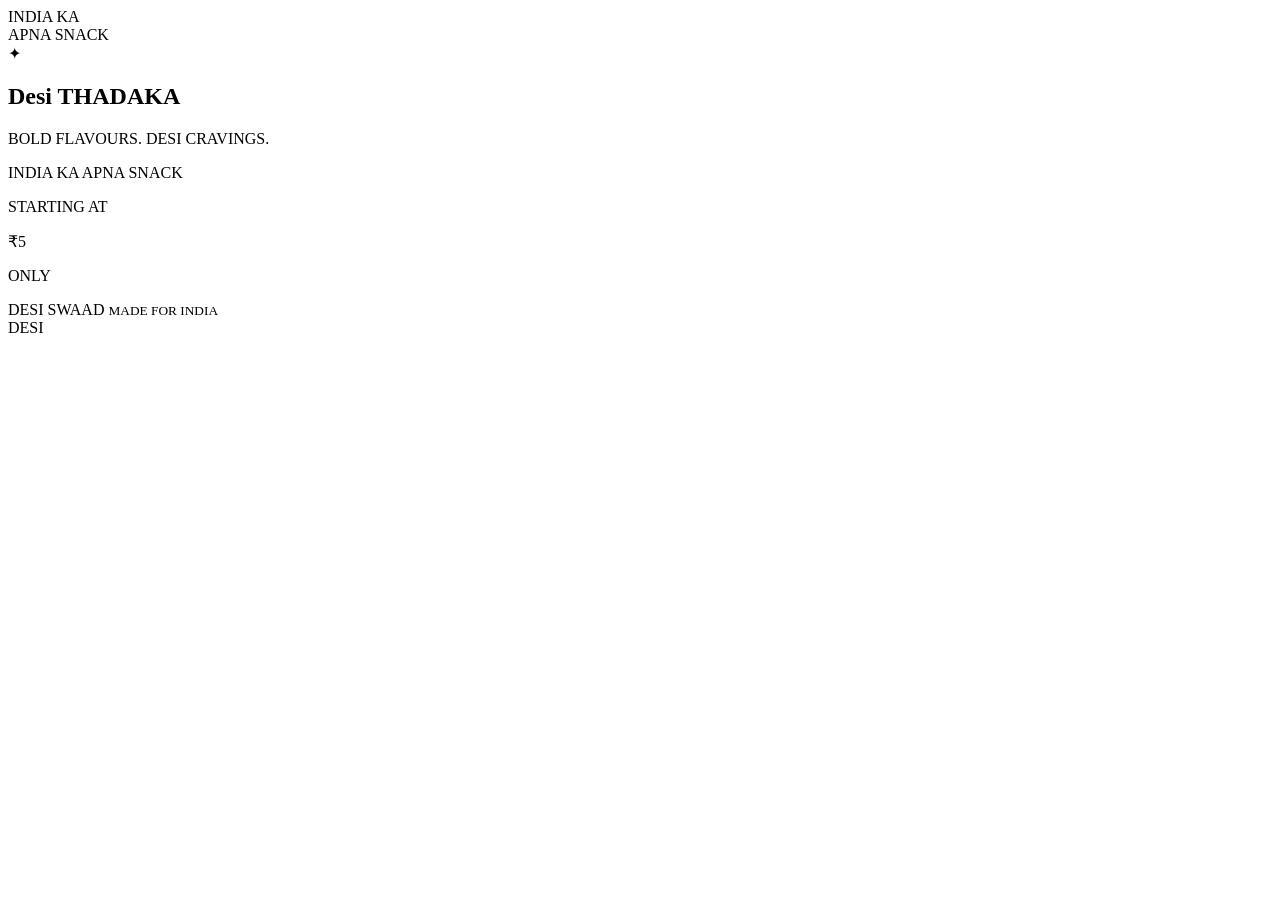
==== commit 9a92bcd1: "Create index.html" ====
--- a/index.html
+++ b/index.html
@@ -94,2110 +94,3 @@
 
 </body>
 </html>
-<!DOCTYPE html>
-<html lang="en">
-<head>
-<meta charset="UTF-8">
-<meta name="viewport" content="width=device-width, initial-scale=1.0">
-
-<title>Desi Thadaka - Snacks</title>
-
-<style>
-
-/* =====================================================
-   DESI THADAKA — PART 2
-   SNACK COLLECTION
-===================================================== */
-
-* {
-    margin: 0;
-    padding: 0;
-    box-sizing: border-box;
-}
-
-body {
-    font-family: Arial, Helvetica, sans-serif;
-    background: #0b0b0b;
-    color: #ffffff;
-}
-
-
-/* =====================================================
-   SECTION
-===================================================== */
-
-.snacks-section {
-    position: relative;
-    min-height: 100vh;
-
-    padding: 100px 5% 120px;
-
-    background:
-        radial-gradient(
-            circle at 10% 20%,
-            rgba(255, 104, 0, 0.15),
-            transparent 25%
-        ),
-        #0b0b0b;
-
-    overflow: hidden;
-}
-
-
-/* =====================================================
-   DECORATIVE BRUSHES
-===================================================== */
-
-.brush {
-    position: absolute;
-    z-index: 0;
-}
-
-.brush-orange-top {
-    width: 430px;
-    height: 85px;
-
-    top: 20px;
-    right: -100px;
-
-    background: #ff6800;
-
-    transform: rotate(-8deg);
-
-    clip-path: polygon(
-        0 30%,
-        12% 10%,
-        25% 25%,
-        40% 5%,
-        58% 25%,
-        75% 8%,
-        100% 28%,
-        94% 75%,
-        75% 60%,
-        55% 85%,
-        35% 65%,
-        15% 85%,
-        0 65%
-    );
-}
-
-
-.brush-purple-left {
-    width: 330px;
-    height: 90px;
-
-    left: -120px;
-    top: 42%;
-
-    background: #b995e8;
-
-    transform: rotate(-8deg);
-
-    clip-path: polygon(
-        0 25%,
-        15% 10%,
-        30% 25%,
-        48% 5%,
-        65% 25%,
-        82% 8%,
-        100% 30%,
-        95% 75%,
-        75% 58%,
-        55% 85%,
-        35% 62%,
-        15% 82%,
-        0 65%
-    );
-}
-
-
-.brush-orange-bottom {
-    width: 400px;
-    height: 75px;
-
-    right: -100px;
-    bottom: 5%;
-
-    background: #ff6800;
-
-    transform: rotate(-8deg);
-
-    clip-path: polygon(
-        0 30%,
-        15% 12%,
-        32% 28%,
-        48% 5%,
-        65% 25%,
-        82% 10%,
-        100% 30%,
-        94% 75%,
-        75% 58%,
-        55% 85%,
-        35% 65%,
-        15% 85%,
-        0 65%
-    );
-}
-
-
-/* =====================================================
-   SECTION HEADER
-===================================================== */
-
-.section-header {
-    position: relative;
-    z-index: 2;
-
-    text-align: center;
-
-    margin-bottom: 70px;
-}
-
-
-.small-title {
-    color: #ff6800;
-
-    font-size: 15px;
-
-    font-weight: 900;
-
-    letter-spacing: 5px;
-
-    margin-bottom: 12px;
-}
-
-
-.section-title {
-    font-family: Georgia, "Times New Roman", serif;
-
-    font-size: clamp(45px, 7vw, 85px);
-
-    font-style: italic;
-
-    color: #ffffff;
-
-    line-height: 0.9;
-}
-
-
-.section-title span {
-    color: #ff6800;
-
-    font-family: Arial, Helvetica, sans-serif;
-
-    font-style: normal;
-
-    font-weight: 1000;
-
-    letter-spacing: 2px;
-}
-
-
-.section-line {
-    width: 180px;
-    height: 6px;
-
-    margin: 25px auto;
-
-    background: #b995e8;
-
-    transform: rotate(-2deg);
-
-    clip-path: polygon(
-        0 30%,
-        20% 5%,
-        40% 30%,
-        60% 5%,
-        80% 28%,
-        100% 10%,
-        95% 70%,
-        75% 50%,
-        55% 85%,
-        35% 60%,
-        15% 80%
-    );
-}
-
-
-.section-description {
-    max-width: 600px;
-
-    margin: auto;
-
-    color: #cccccc;
-
-    font-size: 15px;
-
-    line-height: 1.7;
-}
-
-
-/* =====================================================
-   PRODUCTS GRID
-===================================================== */
-
-.products {
-    position: relative;
-    z-index: 3;
-
-    max-width: 1400px;
-
-    margin: auto;
-
-    display: grid;
-
-    grid-template-columns:
-        repeat(4, 1fr);
-
-    gap: 24px;
-}
-
-
-/* =====================================================
-   PRODUCT CARD
-===================================================== */
-
-.product-card {
-    position: relative;
-
-    min-height: 550px;
-
-    background: #111111;
-
-    border: 2px solid rgba(255, 104, 0, 0.5);
-
-    padding: 20px;
-
-    text-align: center;
-
-    overflow: hidden;
-
-    transition: transform 0.3s ease,
-                border-color 0.3s ease;
-}
-
-
-.product-card:nth-child(even) {
-    border-color: rgba(185, 149, 232, 0.65);
-}
-
-
-.product-card:hover {
-    transform: translateY(-8px);
-
-    border-color: #ff6800;
-}
-
-
-/* =====================================================
-   PRICE BADGE
-===================================================== */
-
-.price-badge {
-    position: absolute;
-
-    top: 15px;
-    right: 15px;
-
-    width: 65px;
-    height: 65px;
-
-    border-radius: 50%;
-
-    background: #ff6800;
-
-    color: #111111;
-
-    display: flex;
-
-    flex-direction: column;
-
-    align-items: center;
-
-    justify-content: center;
-
-    font-weight: 1000;
-
-    transform: rotate(8deg);
-
-    z-index: 5;
-
-    border: 3px solid #111111;
-
-    box-shadow: 0 0 0 2px #ff6800;
-}
-
-
-.price-badge small {
-    font-size: 9px;
-
-    letter-spacing: 1px;
-}
-
-
-.price-badge strong {
-    font-size: 21px;
-}
-
-
-/* =====================================================
-   PRODUCT PACKET
-===================================================== */
-
-.packet {
-    position: relative;
-
-    width: 82%;
-
-    height: 310px;
-
-    margin: 35px auto 20px;
-
-    background:
-        linear-gradient(
-            145deg,
-            #191919,
-            #080808
-        );
-
-    border-radius: 5px;
-
-    border-top: 13px solid #ff6800;
-
-    border-bottom: 13px solid #ff6800;
-
-    box-shadow:
-        0 15px 30px rgba(0,0,0,0.5);
-
-    overflow: hidden;
-}
-
-
-/* Packet purple variation */
-
-.product-card:nth-child(2) .packet,
-.product-card:nth-child(4) .packet {
-
-    border-top-color: #b995e8;
-    border-bottom-color: #b995e8;
-}
-
-
-/* =====================================================
-   PACKET BRAND
-===================================================== */
-
-.packet-brand {
-    margin-top: 20px;
-
-    font-family: Georgia, "Times New Roman", serif;
-
-    font-style: italic;
-
-    font-size: 36px;
-
-    font-weight: 900;
-
-    color: #ffffff;
-}
-
-
-.packet-brand span {
-    color: #ff6800;
-}
-
-
-.product-card:nth-child(2) .packet-brand span,
-.product-card:nth-child(4) .packet-brand span {
-    color: #b995e8;
-}
-
-
-/* =====================================================
-   PACKET PRODUCT NAME
-===================================================== */
-
-.packet-name {
-    display: inline-block;
-
-    margin-top: 15px;
-
-    padding: 10px 16px;
-
-    background: #ff6800;
-
-    color: #111111;
-
-    font-size: 16px;
-
-    font-weight: 1000;
-
-    letter-spacing: 1px;
-}
-
-
-.product-card:nth-child(2) .packet-name,
-.product-card:nth-child(4) .packet-name {
-    background: #b995e8;
-}
-
-
-/* =====================================================
-   SNACK VISUALS
-===================================================== */
-
-.snack-visual {
-    position: absolute;
-
-    bottom: 20px;
-    left: 50%;
-
-    transform: translateX(-50%);
-
-    width: 150px;
-    height: 95px;
-
-    border-radius: 50%;
-
-    background: #242424;
-
-    display: flex;
-
-    align-items: center;
-    justify-content: center;
-
-    box-shadow: 0 10px 20px rgba(0,0,0,0.5);
-}
-
-
-/* Potato chips */
-
-.chips {
-    width: 100px;
-    height: 55px;
-
-    background:
-        repeating-linear-gradient(
-            15deg,
-            #f5a623 0px,
-            #f5a623 10px,
-            #e08c15 11px,
-            #e08c15 17px
-        );
-
-    border-radius: 50%;
-
-    transform: rotate(-5deg);
-}
-
-
-/* Peanut */
-
-.peanuts {
-    display: flex;
-
-    flex-wrap: wrap;
-
-    width: 105px;
-
-    gap: 6px;
-
-    justify-content: center;
-}
-
-
-.peanuts span {
-    width: 23px;
-    height: 16px;
-
-    border-radius: 50%;
-
-    background: #c88945;
-
-    transform: rotate(25deg);
-}
-
-
-/* Moong dal */
-
-.dal {
-    width: 110px;
-
-    display: flex;
-
-    flex-wrap: wrap;
-
-    justify-content: center;
-
-    gap: 4px;
-}
-
-
-.dal span {
-    width: 13px;
-    height: 9px;
-
-    border-radius: 50%;
-
-    background: #d8b84c;
-}
-
-
-/* Masala */
-
-.masala {
-    width: 115px;
-
-    display: flex;
-
-    flex-wrap: wrap;
-
-    gap: 5px;
-
-    justify-content: center;
-}
-
-
-.masala span {
-    width: 28px;
-    height: 9px;
-
-    border-radius: 6px;
-
-    background: #d96b20;
-
-    transform: rotate(20deg);
-}
-
-
-/* =====================================================
-   PACKET WEIGHT
-===================================================== */
-
-.packet-weight {
-    position: absolute;
-
-    bottom: 12px;
-    left: 15px;
-
-    color: #ffffff;
-
-    font-size: 9px;
-
-    font-weight: 700;
-
-    letter-spacing: 1px;
-}
-
-
-/* =====================================================
-   PRODUCT INFORMATION
-===================================================== */
-
-.product-name {
-    color: #ffffff;
-
-    font-size: 23px;
-
-    font-weight: 1000;
-
-    letter-spacing: 1px;
-
-    text-transform: uppercase;
-}
-
-
-.product-description {
-    margin-top: 7px;
-
-    color: #b995e8;
-
-    font-size: 12px;
-
-    font-weight: 700;
-
-    letter-spacing: 1px;
-}
-
-
-.product-price {
-    margin-top: 18px;
-
-    display: inline-block;
-
-    padding: 8px 20px;
-
-    background: #ff6800;
-
-    color: #111111;
-
-    font-size: 16px;
-
-    font-weight: 1000;
-}
-
-
-.product-card:nth-child(even) .product-price {
-    background: #b995e8;
-}
-
-
-/* =====================================================
-   VEG SYMBOL
-===================================================== */
-
-.veg {
-    position: absolute;
-
-    bottom: 18px;
-    right: 18px;
-
-    width: 18px;
-    height: 18px;
-
-    border: 2px solid #4caf50;
-
-    display: flex;
-
-    align-items: center;
-    justify-content: center;
-}
-
-
-.veg::after {
-    content: "";
-
-    width: 8px;
-    height: 8px;
-
-    border-radius: 50%;
-
-    background: #4caf50;
-}
-
-
-/* =====================================================
-   BOTTOM MESSAGE
-===================================================== */
-
-.bottom-message {
-    position: relative;
-
-    z-index: 3;
-
-    text-align: center;
-
-    margin-top: 65px;
-}
-
-
-.bottom-message h3 {
-    font-size: 27px;
-
-    color: #ffffff;
-
-    font-weight: 1000;
-}
-
-
-.bottom-message h3 span {
-    color: #ff6800;
-}
-
-
-.bottom-message p {
-    margin-top: 10px;
-
-    color: #b995e8;
-
-    font-size: 13px;
-
-    letter-spacing: 2px;
-}
-
-
-/* =====================================================
-   TABLET
-===================================================== */
-
-@media (max-width: 1100px) {
-
-    .products {
-        grid-template-columns:
-            repeat(2, 1fr);
-
-        max-width: 750px;
-    }
-
-}
-
-
-/* =====================================================
-   MOBILE
-===================================================== */
-
-@media (max-width: 650px) {
-
-    .snacks-section {
-        padding: 75px 18px 90px;
-    }
-
-    .products {
-        grid-template-columns: 1fr;
-
-        max-width: 380px;
-    }
-
-    .product-card {
-        min-height: 530px;
-    }
-
-    .section-title {
-        font-size: 52px;
-    }
-
-    .section-description {
-        font-size: 13px;
-    }
-
-    .packet {
-        width: 75%;
-    }
-
-    .brush-orange-top {
-        width: 300px;
-    }
-
-    .brush-purple-left {
-        width: 250px;
-    }
-
-}
-
-</style>
-</head>
-
-
-<body>
-
-
-<!-- =====================================================
-     PART 2 — SNACK COLLECTION
-===================================================== -->
-
-<section class="snacks-section">
-
-
-    <!-- Decorative background -->
-    <div class="brush brush-orange-top"></div>
-    <div class="brush brush-purple-left"></div>
-    <div class="brush brush-orange-bottom"></div>
-
-
-    <!-- SECTION TITLE -->
-    <div class="section-header">
-
-        <div class="small-title">
-            INDIA KA APNA SNACK
-        </div>
-
-        <h2 class="section-title">
-            OUR <span>DESI</span> SNACKS
-        </h2>
-
-        <div class="section-line"></div>
-
-        <p class="section-description">
-            Bold flavours, crispy bites and authentic Indian taste.
-            Choose your favourite Desi Thadaka snack and enjoy
-            great taste at a pocket-friendly price.
-        </p>
-
-    </div>
-
-
-    <!-- =================================================
-         PRODUCTS
-    ================================================== -->
-
-    <div class="products">
-
-
-        <!-- =============================================
-             POTATO CHIPS
-        ============================================== -->
-
-        <div class="product-card">
-
-            <div class="price-badge">
-                <small>ONLY</small>
-                <strong>₹5</strong>
-            </div>
-
-
-            <div class="packet">
-
-                <div class="packet-brand">
-                    Desi <span>Thadaka</span>
-                </div>
-
-                <div class="packet-name">
-                    POTATO CHIPS
-                </div>
-
-                <div class="snack-visual">
-                    <div class="chips"></div>
-                </div>
-
-                <div class="packet-weight">
-                    CRISPY • FRESH • TASTY
-                </div>
-
-            </div>
-
-
-            <h3 class="product-name">
-                Potato Chips
-            </h3>
-
-            <p class="product-description">
-                CLASSIC SALTED
-            </p>
-
-            <div class="product-price">
-                ₹5
-            </div>
-
-            <div class="veg"></div>
-
-        </div>
-
-
-
-        <!-- =============================================
-             PEANUT & NUT
-        ============================================== -->
-
-        <div class="product-card">
-
-            <div class="price-badge">
-                <small>ONLY</small>
-                <strong>₹5</strong>
-            </div>
-
-
-            <div class="packet">
-
-                <div class="packet-brand">
-                    Desi <span>Thadaka</span>
-                </div>
-
-                <div class="packet-name">
-                    PEANUT & NUT
-                </div>
-
-                <div class="snack-visual">
-
-                    <div class="peanuts">
-
-                        <span></span>
-                        <span></span>
-                        <span></span>
-                        <span></span>
-                        <span></span>
-                        <span></span>
-                        <span></span>
-                        <span></span>
-
-                    </div>
-
-                </div>
-
-                <div class="packet-weight">
-                    ROASTED • CRUNCHY • TASTY
-                </div>
-
-            </div>
-
-
-            <h3 class="product-name">
-                Peanut & Nut
-            </h3>
-
-            <p class="product-description">
-                ROASTED & TASTY
-            </p>
-
-            <div class="product-price">
-                ₹5
-            </div>
-
-            <div class="veg"></div>
-
-        </div>
-
-
-
-        <!-- =============================================
-             MOONG DAL
-        ============================================== -->
-
-        <div class="product-card">
-
-            <div class="price-badge">
-                <small>ONLY</small>
-                <strong>₹5</strong>
-            </div>
-
-
-            <div class="packet">
-
-                <div class="packet-brand">
-                    Desi <span>Thadaka</span>
-                </div>
-
-                <div class="packet-name">
-                    MOONG DAL
-                </div>
-
-                <div class="snack-visual">
-
-                    <div class="dal">
-
-                        <span></span>
-                        <span></span>
-                        <span></span>
-                        <span></span>
-                        <span></span>
-                        <span></span>
-                        <span></span>
-                        <span></span>
-                        <span></span>
-                        <span></span>
-                        <span></span>
-                        <span></span>
-
-                    </div>
-
-                </div>
-
-                <div class="packet-weight">
-                    CRISPY • LIGHT • FRESH
-                </div>
-
-            </div>
-
-
-            <h3 class="product-name">
-                Moong Dal
-            </h3>
-
-            <p class="product-description">
-                CRISPY & LIGHT
-            </p>
-
-            <div class="product-price">
-                ₹5
-            </div>
-
-            <div class="veg"></div>
-
-        </div>
-
-
-
-        <!-- =============================================
-             MASALA MUNCH
-        ============================================== -->
-
-        <div class="product-card">
-
-            <div class="price-badge">
-                <small>ONLY</small>
-                <strong>₹10</strong>
-            </div>
-
-
-            <div class="packet">
-
-                <div class="packet-brand">
-                    Desi <span>Thadaka</span>
-                </div>
-
-                <div class="packet-name">
-                    MASALA MUNCH
-                </div>
-
-                <div class="snack-visual">
-
-                    <div class="masala">
-
-                        <span></span>
-                        <span></span>
-                        <span></span>
-                        <span></span>
-                        <span></span>
-                        <span></span>
-                        <span></span>
-                        <span></span>
-
-                    </div>
-
-                </div>
-
-                <div class="packet-weight">
-                    SPICY • CRUNCHY • DESI
-                </div>
-
-            </div>
-
-
-            <h3 class="product-name">
-                Masala Munch
-            </h3>
-
-            <p class="product-description">
-                SPICY & CRUNCHY
-            </p>
-
-            <div class="product-price">
-                ₹10
-            </div>
-
-            <div class="veg"></div>
-
-        </div>
-
-
-    </div>
-
-
-    <!-- =================================================
-         BOTTOM MESSAGE
-    ================================================== -->
-
-    <div class="bottom-message">
-
-        <h3>
-            GREAT TASTE.
-            <span>GREAT PRICE.</span>
-        </h3>
-
-        <p>
-            DESI SWAAD • HAR BAAR!
-        </p>
-
-    </div>
-
-
-</section>
-
-
-</body>
-</html>
-<!-- =====================================================
-     PART 3 — WHY DESI THADAKA
-===================================================== -->
-
-<section class="why-section">
-
-    <!-- Decorative background elements -->
-    <div class="why-orange-brush why-brush-1"></div>
-    <div class="why-purple-brush why-brush-2"></div>
-    <div class="why-orange-brush why-brush-3"></div>
-
-
-    <!-- Section heading -->
-    <div class="why-header">
-
-        <p class="why-small-title">
-            THE DESI DIFFERENCE
-        </p>
-
-        <h2>
-            WHY <span>DESI THADAKA?</span>
-        </h2>
-
-        <div class="why-line"></div>
-
-        <p class="why-intro">
-            Big flavour, real ingredients and that unforgettable
-            Indian crunch — made for every desi craving.
-        </p>
-
-    </div>
-
-
-    <!-- Feature cards -->
-    <div class="why-grid">
-
-
-        <!-- Feature 1 -->
-        <div class="why-card">
-
-            <div class="why-icon">
-                ★
-            </div>
-
-            <div class="why-number">
-                01
-            </div>
-
-            <h3>
-                DESI SWAAD
-            </h3>
-
-            <p>
-                Authentic Indian flavours packed into every
-                crispy and delicious bite.
-            </p>
-
-            <div class="why-card-line"></div>
-
-        </div>
-
-
-        <!-- Feature 2 -->
-        <div class="why-card purple-card">
-
-            <div class="why-icon">
-                ◆
-            </div>
-
-            <div class="why-number">
-                02
-            </div>
-
-            <h3>
-                QUALITY INGREDIENTS
-            </h3>
-
-            <p>
-                Carefully selected ingredients made to deliver
-                great taste and satisfying crunch.
-            </p>
-
-            <div class="why-card-line"></div>
-
-        </div>
-
-
-        <!-- Feature 3 -->
-        <div class="why-card">
-
-            <div class="why-icon">
-                ✓
-            </div>
-
-            <div class="why-number">
-                03
-            </div>
-
-            <h3>
-                FRESH & CRISPY
-            </h3>
-
-            <p>
-                Freshly packed snacks with the perfect crunch
-                in every bite.
-            </p>
-
-            <div class="why-card-line"></div>
-
-        </div>
-
-
-        <!-- Feature 4 -->
-        <div class="why-card purple-card">
-
-            <div class="why-icon">
-                ₹
-            </div>
-
-            <div class="why-number">
-                04
-            </div>
-
-            <h3>
-                POCKET FRIENDLY
-            </h3>
-
-            <p>
-                Delicious desi snacks starting from just
-                ₹5, made for everyone.
-            </p>
-
-            <div class="why-card-line"></div>
-
-        </div>
-
-    </div>
-
-
-    <!-- Bottom statement -->
-    <div class="why-bottom">
-
-        <div class="why-bottom-mark">
-            ✦
-        </div>
-
-        <div>
-            <h3>
-                MORE THAN A SNACK.
-            </h3>
-
-            <p>
-                IT'S A LITTLE BIT OF INDIA IN EVERY BITE.
-            </p>
-        </div>
-
-    </div>
-
-</section>
-<!-- =====================================================
-     PART 4 — BRAND VALUES & INDIAN IDENTITY
-===================================================== -->
-
-<section class="values-section">
-
-    <!-- Decorative shapes -->
-    <div class="values-orange-shape values-shape-1"></div>
-    <div class="values-purple-shape values-shape-2"></div>
-    <div class="values-orange-shape values-shape-3"></div>
-
-
-    <!-- Section heading -->
-    <div class="values-header">
-
-        <p class="values-small-title">
-            OUR DESI PROMISE
-        </p>
-
-        <h2>
-            MADE WITH
-            <span>DESI LOVE.</span>
-        </h2>
-
-        <div class="values-line"></div>
-
-        <p class="values-intro">
-            From the first crunch to the last bite,
-            we bring the taste of India closer to you.
-        </p>
-
-    </div>
-
-
-    <!-- Values -->
-    <div class="values-grid">
-
-
-        <!-- Value 1 -->
-        <div class="value-card">
-
-            <div class="value-icon">
-                ₹
-            </div>
-
-            <div class="value-content">
-
-                <span class="value-number">
-                    01
-                </span>
-
-                <h3>
-                    POCKET FRIENDLY
-                </h3>
-
-                <p>
-                    Great desi taste starting from just
-                    <strong>₹5</strong>.
-                </p>
-
-            </div>
-
-        </div>
-
-
-        <!-- Value 2 -->
-        <div class="value-card purple-value">
-
-            <div class="value-icon">
-                🌶
-            </div>
-
-            <div class="value-content">
-
-                <span class="value-number">
-                    02
-                </span>
-
-                <h3>
-                    AUTHENTIC FLAVOURS
-                </h3>
-
-                <p>
-                    Bold masala and authentic Indian
-                    flavours in every bite.
-                </p>
-
-            </div>
-
-        </div>
-
-
-        <!-- Value 3 -->
-        <div class="value-card">
-
-            <div class="value-icon">
-                ✦
-            </div>
-
-            <div class="value-content">
-
-                <span class="value-number">
-                    03
-                </span>
-
-                <h3>
-                    FRESH & CRISPY
-                </h3>
-
-                <p>
-                    Carefully packed to keep every
-                    snack fresh and crunchy.
-                </p>
-
-            </div>
-
-        </div>
-
-
-        <!-- Value 4 -->
-        <div class="value-card purple-value">
-
-            <div class="value-icon">
-                ✓
-            </div>
-
-            <div class="value-content">
-
-                <span class="value-number">
-                    04
-                </span>
-
-                <h3>
-                    TRUSTED QUALITY
-                </h3>
-
-                <p>
-                    Quality-focused preparation with
-                    care in every pack.
-                </p>
-
-            </div>
-
-        </div>
-
-    </div>
-
-
-    <!-- Indian identity banner -->
-    <div class="india-banner">
-
-        <div class="india-art">
-
-            <div class="india-dome"></div>
-
-            <div class="india-building">
-
-                <span></span>
-                <span></span>
-                <span></span>
-                <span></span>
-
-            </div>
-
-        </div>
-
-
-        <div class="india-banner-text">
-
-            <p>
-                FROM THE HEART OF INDIA
-            </p>
-
-            <h3>
-                <span>DESI TASTE.</span>
-                EVERYWHERE.
-            </h3>
-
-            <div class="mini-line"></div>
-
-            <small>
-                AUTHENTIC • CRISPY • DESI
-            </small>
-
-        </div>
-
-
-        <div class="india-stamp">
-
-            <strong>100%</strong>
-
-            <span>
-                DESI
-            </span>
-
-            <small>
-                SWAAD
-            </small>
-
-        </div>
-
-    </div>
-
-
-    <!-- Final statement -->
-    <div class="values-statement">
-
-        <span class="statement-mark">
-            ✦
-        </span>
-
-        <p>
-            HAR PACKET MEIN
-            <strong>DESI THADAKA.</strong>
-        </p>
-
-        <span class="statement-mark">
-            ✦
-        </span>
-
-    </div>
-
-</section>
-<!-- =====================================================
-     PART 5 — FINAL CTA + FOOTER
-===================================================== -->
-
-<section class="final-section">
-
-    <!-- Decorative elements -->
-    <div class="final-orange-brush final-brush-1"></div>
-    <div class="final-purple-brush final-brush-2"></div>
-
-
-    <!-- Final CTA -->
-    <div class="final-cta">
-
-        <p class="final-small-title">
-            READY FOR THE CRUNCH?
-        </p>
-
-        <h2>
-            GRAB YOUR
-            <span>DESI THADAKA.</span>
-        </h2>
-
-        <p class="final-description">
-            Authentic Indian taste, bold flavours and crispy
-            goodness — starting from just ₹5.
-        </p>
-
-        <div class="final-price">
-            STARTING FROM <strong>₹5</strong>
-        </div>
-
-    </div>
-
-
-    <!-- Footer -->
-    <footer class="main-footer">
-
-        <div class="footer-top">
-
-
-            <!-- Brand -->
-            <div class="footer-brand">
-
-                <div class="footer-logo">
-                    DESI
-                    <span>THADAKA</span>
-                </div>
-
-                <p>
-                    India's favourite desi snack experience.
-                    Big flavour. Big crunch. Small price.
-                </p>
-
-                <div class="footer-tagline">
-                    <span>✦</span>
-                    DESI SWAAD • HAR BAAR
-                    <span>✦</span>
-                </div>
-
-            </div>
-
-
-            <!-- Quick Links -->
-            <div class="footer-column">
-
-                <h3>
-                    QUICK LINKS
-                </h3>
-
-                <a href="#">
-                    Home
-                </a>
-
-                <a href="#">
-                    Our Snacks
-                </a>
-
-                <a href="#">
-                    About Us
-                </a>
-
-                <a href="#">
-                    Contact
-                </a>
-
-            </div>
-
-
-            <!-- Products -->
-            <div class="footer-column">
-
-                <h3>
-                    OUR SNACKS
-                </h3>
-
-                <a href="#">
-                    Potato Chips
-                </a>
-
-                <a href="#">
-                    Peanut & Nut
-                </a>
-
-                <a href="#">
-                    Moong Dal
-                </a>
-
-                <a href="#">
-                    Masala Munch
-                </a>
-
-            </div>
-
-
-            <!-- Contact -->
-            <div class="footer-column contact-column">
-
-                <h3>
-                    CONTACT
-                </h3>
-
-                <p>
-                    📞 +91 XXXXX XXXXX
-                </p>
-
-                <p>
-                    ✉ hello@desithadaka.in
-                </p>
-
-                <p>
-                    📍 Bengaluru, Karnataka, India
-                </p>
-
-                <p>
-                    🕘 Mon – Sat | 9 AM – 6 PM
-                </p>
-
-            </div>
-
-        </div>
-
-
-        <!-- Social -->
-        <div class="footer-social">
-
-            <a href="#" aria-label="Instagram">
-                IG
-            </a>
-
-            <a href="#" aria-label="Facebook">
-                FB
-            </a>
-
-            <a href="#" aria-label="YouTube">
-                YT
-            </a>
-
-            <a href="#" aria-label="WhatsApp">
-                WA
-            </a>
-
-        </div>
-
-
-        <!-- Bottom footer -->
-        <div class="footer-bottom">
-
-            <p>
-                © 2026 Desi Thadaka. All Rights Reserved.
-            </p>
-
-            <p>
-                MADE WITH
-                <span>♥</span>
-                IN INDIA
-            </p>
-
-        </div>
-
-    </footer>
-
-</section>
-<!DOCTYPE html>
-<html lang="en">
-<head>
-    <meta charset="UTF-8">
-
-    <meta name="viewport"
-          content="width=device-width, initial-scale=1.0">
-
-    <title>Desi Thadaka | India Ka Apna Snack</title>
-
-    <link rel="stylesheet"
-          href="style.css">
-</head>
-
-<body>
-
-    <!-- =================================================
-         MAIN WEBSITE
-    ================================================== -->
-
-    <main class="website">
-
-        <!-- =============================================
-             HERO
-        ============================================== -->
-
-        <section class="hero">
-
-            <div class="hero-left">
-                <span>INDIA KA</span>
-                <strong>APNA SNACK</strong>
-            </div>
-
-
-            <div class="brand">
-
-                <div class="brand-name">
-
-                    <span class="desi">
-                        Desi
-                    </span>
-
-                    <span class="thadaka">
-                        THADAKA
-                    </span>
-
-                </div>
-
-                <p>
-                    BOLD FLAVOURS.
-                    DESI CRAVINGS.
-                </p>
-
-            </div>
-
-
-            <div class="hero-price">
-
-                <small>
-                    STARTING AT
-                </small>
-
-                <strong>
-                    ₹5
-                </strong>
-
-                <span>
-                    ONLY
-                </span>
-
-            </div>
-
-        </section>
-
-
-        <!-- =============================================
-             PRODUCTS
-        ============================================== -->
-
-        <section class="products">
-
-            <!-- PRODUCT 1 -->
-
-            <article class="product-card orange-card">
-
-                <div class="price">
-                    ₹5
-                    <small>ONLY</small>
-                </div>
-
-                <div class="product-image chips-image">
-                    <div class="fake-snack chips"></div>
-                </div>
-
-                <div class="product-content">
-
-                    <h2>
-                        POTATO CHIPS
-                    </h2>
-
-                    <span>
-                        CLASSIC SALTED
-                    </span>
-
-                    <p>
-                        Crispy potato chips
-                        with classic desi taste.
-                    </p>
-
-                </div>
-
-            </article>
-
-
-            <!-- PRODUCT 2 -->
-
-            <article class="product-card purple-card">
-
-                <div class="price">
-                    ₹5
-                    <small>ONLY</small>
-                </div>
-
-                <div class="product-image peanut-image">
-                    <div class="fake-snack peanuts"></div>
-                </div>
-
-                <div class="product-content">
-
-                    <h2>
-                        PEANUT &amp; NUT
-                    </h2>
-
-                    <span>
-                        ROASTED &amp; TASTY
-                    </span>
-
-                    <p>
-                        Crunchy roasted peanuts
-                        packed with flavour.
-                    </p>
-
-                </div>
-
-            </article>
-
-
-            <!-- PRODUCT 3 -->
-
-            <article class="product-card orange-card">
-
-                <div class="price">
-                    ₹5
-                    <small>ONLY</small>
-                </div>
-
-                <div class="product-image dal-image">
-                    <div class="fake-snack dal"></div>
-                </div>
-
-                <div class="product-content">
-
-                    <h2>
-                        MOONG DAL
-                    </h2>
-
-                    <span>
-                        CRISPY &amp; LIGHTY
-                    </span>
-
-                    <p>
-                        Light, crispy moong dal
-                        with authentic flavour.
-                    </p>
-
-                </div>
-
-            </article>
-
-
-            <!-- PRODUCT 4 -->
-
-            <article class="product-card purple-card">
-
-                <div class="price">
-                    ₹10
-                    <small>ONLY</small>
-                </div>
-
-                <div class="product-image masala-image">
-                    <div class="fake-snack masala"></div>
-                </div>
-
-                <div class="product-content">
-
-                    <h2>
-                        MASALA MUNCH
-                    </h2>
-
-                    <span>
-                        SPICY &amp; CRUNCHY
-                    </span>
-
-                    <p>
-                        A bold spicy mix made
-                        for true desi cravings.
-                    </p>
-
-                </div>
-
-            </article>
-
-        </section>
-
-
-        <!-- =============================================
-             FEATURES
-        ============================================== -->
-
-        <section class="features">
-
-            <div class="feature">
-
-                <div class="feature-icon">
-                    ₹
-                </div>
-
-                <div>
-                    <h3>
-                        POCKET FRIENDLY
-                    </h3>
-
-                    <p>
-                        Great taste at great price.
-                    </p>
-                </div>
-
-            </div>
-
-
-            <div class="feature">
-
-                <div class="feature-icon">
-                    🌶
-                </div>
-
-                <div>
-                    <h3>
-                        AUTHENTIC FLAVOURS
-                    </h3>
-
-                    <p>
-                        Desi masale, desi tadka.
-                    </p>
-                </div>
-
-            </div>
-
-
-            <div class="feature">
-
-                <div class="feature-icon">
-                    ✦
-                </div>
-
-                <div>
-                    <h3>
-                        FRESH &amp; CRISPY
-                    </h3>
-
-                    <p>
-                        Perfect crunch in every bite.
-                    </p>
-                </div>
-
-            </div>
-
-
-            <div class="feature">
-
-                <div class="feature-icon">
-                    ✓
-                </div>
-
-                <div>
-                    <h3>
-                        TRUSTED QUALITY
-                    </h3>
-
-                    <p>
-                        Hygienically packed with care.
-                    </p>
-                </div>
-
-            </div>
-
-        </section>
-
-
-        <!-- =============================================
-             SIDE PROMISE
-        ============================================== -->
-
-        <aside class="promise">
-
-            <div class="promise-item">
-
-                <div class="promise-icon">
-                    ☺
-                </div>
-
-                <div>
-                    <h3>
-                        DESI SWAAD
-                    </h3>
-
-                    <p>
-                        Flavours that hit
-                        the right spot.
-                    </p>
-                </div>
-
-            </div>
-
-
-            <div class="promise-item">
-
-                <div class="promise-icon">
-                    ♧
-                </div>
-
-                <div>
-                    <h3>
-                        QUALITY INGREDIENTS
-                    </h3>
-
-                    <p>
-                        Carefully selected
-                        for great taste.
-                    </p>
-                </div>
-
-            </div>
-
-
-            <div class="promise-item">
-
-                <div class="promise-icon">
-                    ◇
-                </div>
-
-                <div>
-                    <h3>
-                        NO ARTIFICIAL COLOURS
-                    </h3>
-
-                    <p>
-                        Enjoy real flavours
-                        in every bite.
-                    </p>
-
-                </div>
-
-            </div>
-
-
-            <div class="promise-item">
-
-                <div class="promise-icon">
-                    ○
-                </div>
-
-                <div>
-                    <h3>
-                        MADE FOR EVERYONE
-                    </h3>
-
-                    <p>
-                        A snack for every age
-                        and every moment.
-                    </p>
-                </div>
-
-            </div>
-
-
-            <div class="great-price">
-
-                <strong>
-                    GREAT TASTE.
-                </strong>
-
-                <strong>
-                    GREAT PRICE.
-                </strong>
-
-                <span>
-                    HAR BAAR!
-                </span>
-
-            </div>
-
-        </aside>
-
-
-        <!-- =============================================
-             FOOTER
-        ============================================== -->
-
-        <footer>
-
-            <div class="footer-follow">
-                FOLLOW US
-            </div>
-
-            <div class="social">
-
-                <a href="#">
-                    IG
-                </a>
-
-                <a href="#">
-                    f
-                </a>
-
-                <a href="#">
-                    ◎
-                </a>
-
-            </div>
-
-            <div class="website-url">
-                www.desithadaka.in
-            </div>
-
-        </footer>
-
-    </main>
-
-</body>
-</html>
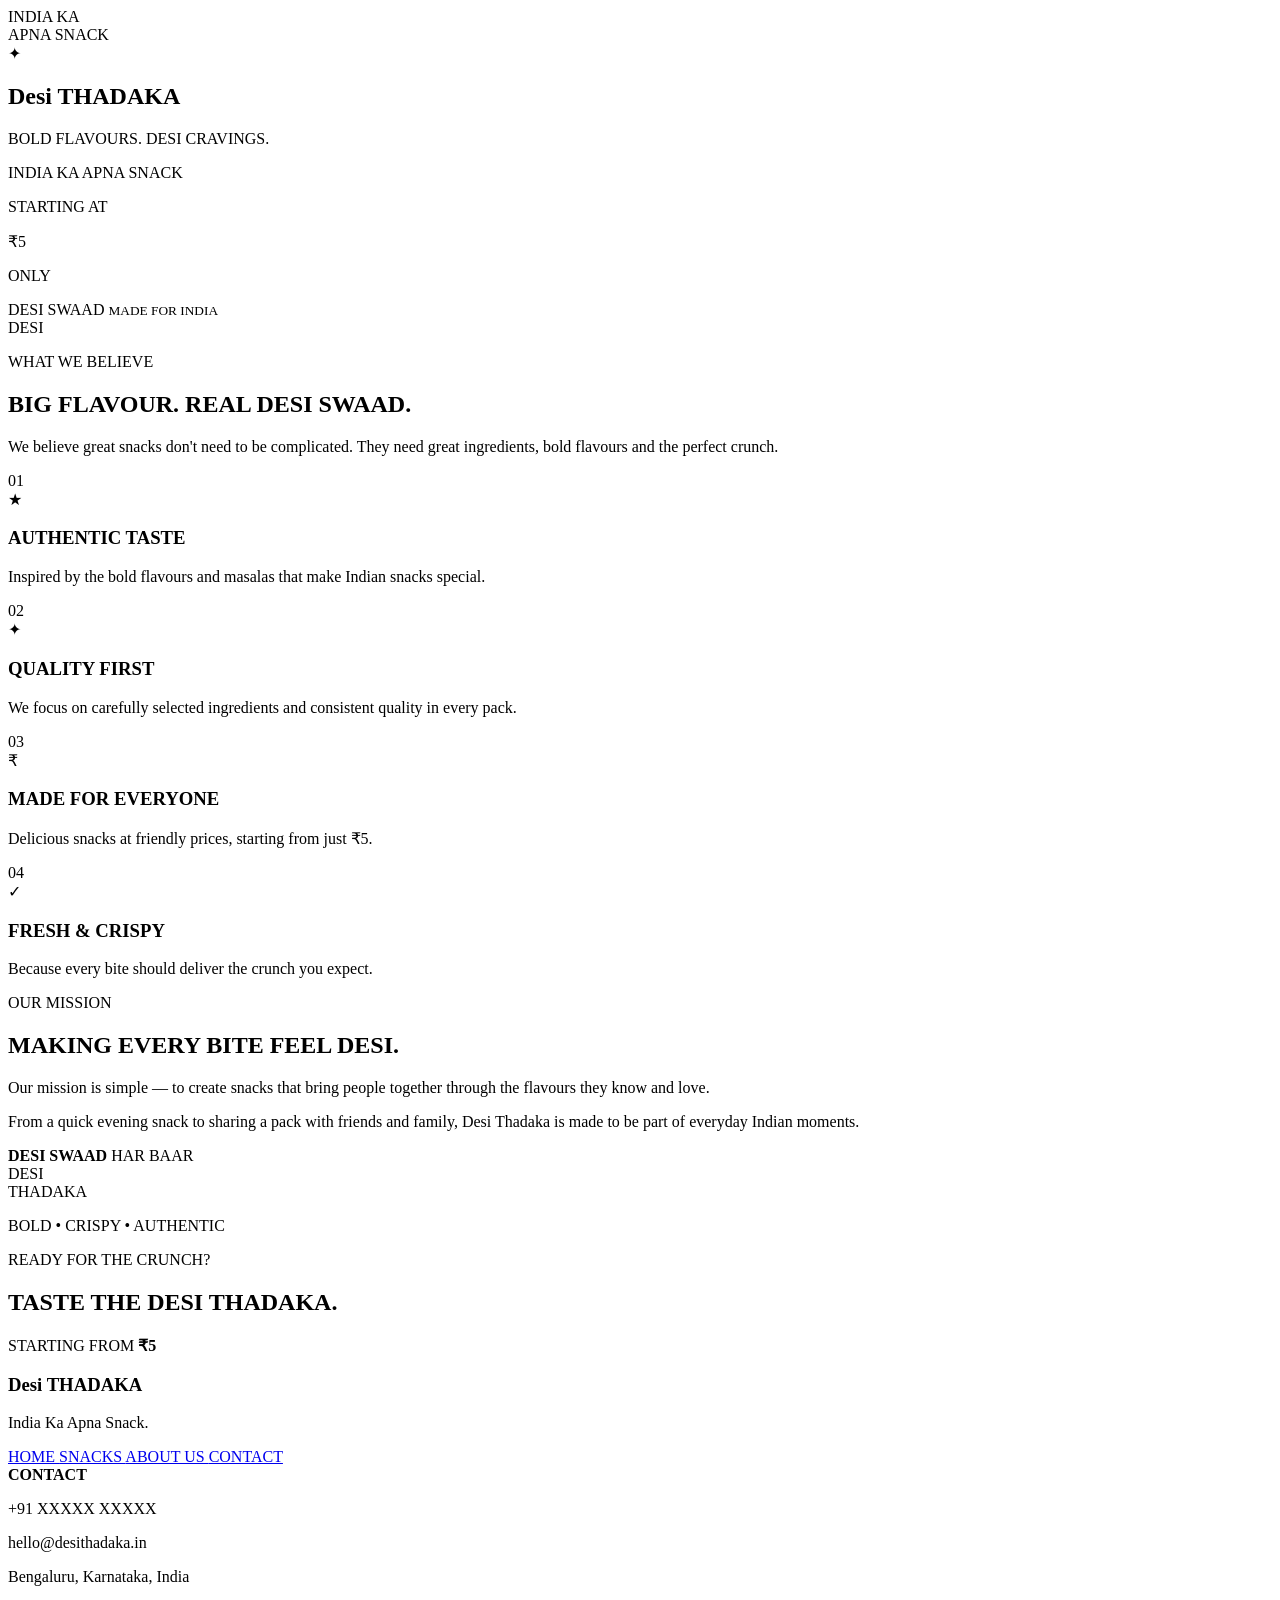
==== commit ec246cb9: "Update index.html" ====
--- a/index.html
+++ b/index.html
@@ -94,3 +94,303 @@
 
 </body>
 </html>
+<!-- =====================================================
+     ABOUT US — PART 2
+     VALUES + MISSION + CTA
+===================================================== -->
+
+<!-- =========================================
+     WHAT WE BELIEVE
+========================================== -->
+
+<section class="belief-section">
+
+    <div class="belief-header">
+
+        <p class="section-label">
+            WHAT WE BELIEVE
+        </p>
+
+        <h2>
+            BIG FLAVOUR.
+            <span>REAL DESI SWAAD.</span>
+        </h2>
+
+        <p class="belief-intro">
+            We believe great snacks don't need to be
+            complicated. They need great ingredients,
+            bold flavours and the perfect crunch.
+        </p>
+
+    </div>
+
+
+    <!-- VALUES -->
+
+    <div class="values-grid">
+
+        <div class="value-card">
+
+            <div class="value-number">
+                01
+            </div>
+
+            <div class="value-icon">
+                ★
+            </div>
+
+            <h3>
+                AUTHENTIC TASTE
+            </h3>
+
+            <p>
+                Inspired by the bold flavours and
+                masalas that make Indian snacks special.
+            </p>
+
+        </div>
+
+
+        <div class="value-card purple-value">
+
+            <div class="value-number">
+                02
+            </div>
+
+            <div class="value-icon">
+                ✦
+            </div>
+
+            <h3>
+                QUALITY FIRST
+            </h3>
+
+            <p>
+                We focus on carefully selected ingredients
+                and consistent quality in every pack.
+            </p>
+
+        </div>
+
+
+        <div class="value-card">
+
+            <div class="value-number">
+                03
+            </div>
+
+            <div class="value-icon">
+                ₹
+            </div>
+
+            <h3>
+                MADE FOR EVERYONE
+            </h3>
+
+            <p>
+                Delicious snacks at friendly prices,
+                starting from just ₹5.
+            </p>
+
+        </div>
+
+
+        <div class="value-card purple-value">
+
+            <div class="value-number">
+                04
+            </div>
+
+            <div class="value-icon">
+                ✓
+            </div>
+
+            <h3>
+                FRESH & CRISPY
+            </h3>
+
+            <p>
+                Because every bite should deliver
+                the crunch you expect.
+            </p>
+
+        </div>
+
+    </div>
+
+</section>
+
+
+<!-- =========================================
+     OUR MISSION
+========================================== -->
+
+<section class="mission-section">
+
+    <div class="mission-orange-shape"></div>
+
+    <div class="mission-content">
+
+        <p class="section-label">
+            OUR MISSION
+        </p>
+
+        <h2>
+            MAKING EVERY
+            <span>BITE FEEL DESI.</span>
+        </h2>
+
+        <p class="mission-text">
+            Our mission is simple — to create snacks
+            that bring people together through the
+            flavours they know and love.
+        </p>
+
+        <p class="mission-text">
+            From a quick evening snack to sharing a pack
+            with friends and family, Desi Thadaka is
+            made to be part of everyday Indian moments.
+        </p>
+
+        <div class="mission-badge">
+
+            <strong>
+                DESI SWAAD
+            </strong>
+
+            <span>
+                HAR BAAR
+            </span>
+
+        </div>
+
+    </div>
+
+
+    <div class="mission-side">
+
+        <div class="mission-word">
+            DESI
+        </div>
+
+        <div class="mission-word orange-word">
+            THADAKA
+        </div>
+
+        <p>
+            BOLD • CRISPY • AUTHENTIC
+        </p>
+
+    </div>
+
+</section>
+
+
+<!-- =========================================
+     FINAL CTA
+========================================== -->
+
+<section class="about-cta">
+
+    <div class="cta-brush"></div>
+
+    <div class="cta-content">
+
+        <p>
+            READY FOR THE CRUNCH?
+        </p>
+
+        <h2>
+            TASTE THE
+            <span>DESI THADAKA.</span>
+        </h2>
+
+        <div class="cta-price">
+            STARTING FROM
+            <strong>₹5</strong>
+        </div>
+
+    </div>
+
+</section>
+
+
+<!-- =========================================
+     ABOUT FOOTER
+========================================== -->
+
+<footer class="about-footer">
+
+    <div class="footer-brand">
+
+        <h3>
+            Desi
+            <span>THADAKA</span>
+        </h3>
+
+        <p>
+            India Ka Apna Snack.
+        </p>
+
+    </div>
+
+
+    <div class="footer-links">
+
+        <a href="#">
+            HOME
+        </a>
+
+        <a href="#">
+            SNACKS
+        </a>
+
+        <a href="#">
+            ABOUT US
+        </a>
+
+        <a href="#">
+            CONTACT
+        </a>
+
+    </div>
+
+
+    <div class="footer-contact">
+
+        <strong>
+            CONTACT
+        </strong>
+
+        <p>
+            +91 XXXXX XXXXX
+        </p>
+
+        <p>
+            hello@desithadaka.in
+        </p>
+
+        <p>
+            Bengaluru, Karnataka, India
+        </p>
+
+    </div>
+
+
+    <div class="footer-bottom">
+
+        <span>
+            © 2026 Desi Thadaka
+        </span>
+
+        <span>
+            MADE WITH ♥ IN INDIA
+        </span>
+
+        <span>
+            STARTING ₹5
+        </span>
+
+    </div>
+
+</footer>
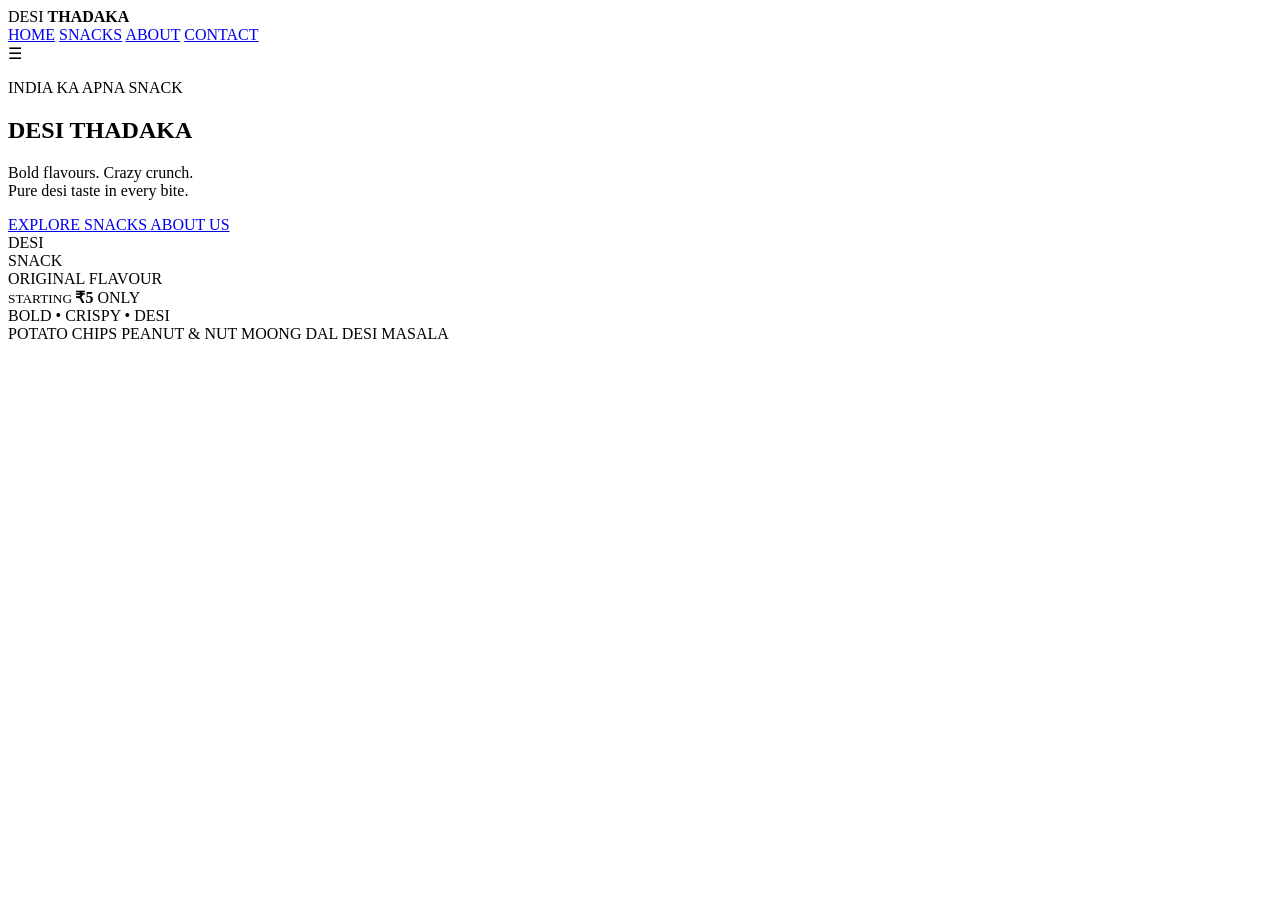
==== commit cd6f4a6f: "Add initial HTML structure for Desi Thadaka" ====
--- a/index.html
+++ b/index.html
@@ -4,89 +4,159 @@
     <meta charset="UTF-8">
     <meta name="viewport" content="width=device-width, initial-scale=1.0">
 
-    <title>Desi Thadaka | India Ka Apna Snack</title>
+    <title>Desi Thadaka</title>
 
     <link rel="stylesheet" href="style.css">
 </head>
 
 <body>
 
-    <!-- =========================
-         PART 1 - HERO SECTION
-    ========================== -->
+    <!-- ==============================
+         PART 1 — HERO SECTION
+    =============================== -->
 
     <section class="hero">
 
-        <!-- Decorative orange brush -->
-        <div class="orange-brush brush-one"></div>
-        <div class="orange-brush brush-two"></div>
+        <!-- Decorative orange shape -->
+        <div class="hero-orange-shape"></div>
 
-        <!-- Decorative purple shapes -->
-        <div class="purple-shape purple-one"></div>
-        <div class="purple-shape purple-two"></div>
+        <!-- Decorative purple shape -->
+        <div class="hero-purple-shape"></div>
 
-        <!-- Top left small badge -->
-        <div class="india-badge">
-            INDIA KA<br>
-            APNA SNACK
-        </div>
 
-        <!-- Main Brand Area -->
+        <!-- Navigation -->
+
+        <header class="navbar">
+
+            <div class="logo">
+                <span>DESI</span>
+                <strong>THADAKA</strong>
+            </div>
+
+            <nav class="nav-links">
+
+                <a href="#">HOME</a>
+                <a href="#">SNACKS</a>
+                <a href="#">ABOUT</a>
+                <a href="#">CONTACT</a>
+
+            </nav>
+
+            <div class="menu-box">
+                ☰
+            </div>
+
+        </header>
+
+
+        <!-- Hero Content -->
+
         <div class="hero-content">
 
-            <div class="brand-circle">
-                <span>✦</span>
+            <div class="hero-text">
+
+                <p class="small-title">
+                    INDIA KA APNA SNACK
+                </p>
+
+                <h1>
+                    DESI
+                    <span>THADAKA</span>
+                </h1>
+
+                <div class="brush-line"></div>
+
+                <p class="hero-description">
+                    Bold flavours. Crazy crunch.
+                    <br>
+                    Pure desi taste in every bite.
+                </p>
+
+                <div class="hero-buttons">
+
+                    <a href="#" class="primary-btn">
+                        EXPLORE SNACKS
+                    </a>
+
+                    <a href="#" class="secondary-btn">
+                        ABOUT US
+                    </a>
+
+                </div>
+
             </div>
 
-            <h1>
-                <span class="desi">Desi</span>
-                <span class="thadaka">THADAKA</span>
-            </h1>
 
-            <div class="brand-line"></div>
+            <!-- Product Visual -->
 
-            <p class="tagline">
-                BOLD FLAVOURS. DESI CRAVINGS.
-            </p>
+            <div class="hero-product">
 
-            <p class="sub-tagline">
-                INDIA KA APNA SNACK
-            </p>
+                <div class="product-circle">
+
+                    <div class="product-name">
+                        DESI
+                    </div>
+
+                    <div class="product-main">
+                        SNACK
+                    </div>
+
+                    <div class="product-sub">
+                        ORIGINAL FLAVOUR
+                    </div>
+
+                </div>
+
+
+                <!-- Price -->
+
+                <div class="price-badge">
+
+                    <small>
+                        STARTING
+                    </small>
+
+                    <strong>
+                        ₹5
+                    </strong>
+
+                    <span>
+                        ONLY
+                    </span>
+
+                </div>
+
+
+                <!-- Decorative text -->
+
+                <div class="vertical-text">
+                    BOLD • CRISPY • DESI
+                </div>
+
+            </div>
 
         </div>
 
-        <!-- Price Badge -->
-        <div class="price-box">
 
-            <p class="starting">
-                STARTING AT
-            </p>
+        <!-- Bottom Strip -->
 
-            <div class="price">
-                ₹5
-            </div>
+        <div class="hero-bottom">
 
-            <p class="only">
-                ONLY
-            </p>
+            <span>
+                POTATO CHIPS
+            </span>
 
-        </div>
+            <span>
+                PEANUT & NUT
+            </span>
 
-        <!-- Desi Swad badge -->
-        <div class="swad-badge">
-            <span>DESI SWAAD</span>
-            <small>MADE FOR INDIA</small>
-        </div>
+            <span>
+                MOONG DAL
+            </span>
 
-        <!-- Bottom decorative area -->
-        <div class="bottom-decoration">
-
-            <div class="landmark">
-                <div class="dome"></div>
-                <div class="building">
-                    DESI
-                </div>
-            </div>
+            <span>
+                DESI MASALA
+            </span>
 
         </div>
 
@@ -94,303 +164,3 @@
 
 </body>
 </html>
-<!-- =====================================================
-     ABOUT US — PART 2
-     VALUES + MISSION + CTA
-===================================================== -->
-
-<!-- =========================================
-     WHAT WE BELIEVE
-========================================== -->
-
-<section class="belief-section">
-
-    <div class="belief-header">
-
-        <p class="section-label">
-            WHAT WE BELIEVE
-        </p>
-
-        <h2>
-            BIG FLAVOUR.
-            <span>REAL DESI SWAAD.</span>
-        </h2>
-
-        <p class="belief-intro">
-            We believe great snacks don't need to be
-            complicated. They need great ingredients,
-            bold flavours and the perfect crunch.
-        </p>
-
-    </div>
-
-
-    <!-- VALUES -->
-
-    <div class="values-grid">
-
-        <div class="value-card">
-
-            <div class="value-number">
-                01
-            </div>
-
-            <div class="value-icon">
-                ★
-            </div>
-
-            <h3>
-                AUTHENTIC TASTE
-            </h3>
-
-            <p>
-                Inspired by the bold flavours and
-                masalas that make Indian snacks special.
-            </p>
-
-        </div>
-
-
-        <div class="value-card purple-value">
-
-            <div class="value-number">
-                02
-            </div>
-
-            <div class="value-icon">
-                ✦
-            </div>
-
-            <h3>
-                QUALITY FIRST
-            </h3>
-
-            <p>
-                We focus on carefully selected ingredients
-                and consistent quality in every pack.
-            </p>
-
-        </div>
-
-
-        <div class="value-card">
-
-            <div class="value-number">
-                03
-            </div>
-
-            <div class="value-icon">
-                ₹
-            </div>
-
-            <h3>
-                MADE FOR EVERYONE
-            </h3>
-
-            <p>
-                Delicious snacks at friendly prices,
-                starting from just ₹5.
-            </p>
-
-        </div>
-
-
-        <div class="value-card purple-value">
-
-            <div class="value-number">
-                04
-            </div>
-
-            <div class="value-icon">
-                ✓
-            </div>
-
-            <h3>
-                FRESH & CRISPY
-            </h3>
-
-            <p>
-                Because every bite should deliver
-                the crunch you expect.
-            </p>
-
-        </div>
-
-    </div>
-
-</section>
-
-
-<!-- =========================================
-     OUR MISSION
-========================================== -->
-
-<section class="mission-section">
-
-    <div class="mission-orange-shape"></div>
-
-    <div class="mission-content">
-
-        <p class="section-label">
-            OUR MISSION
-        </p>
-
-        <h2>
-            MAKING EVERY
-            <span>BITE FEEL DESI.</span>
-        </h2>
-
-        <p class="mission-text">
-            Our mission is simple — to create snacks
-            that bring people together through the
-            flavours they know and love.
-        </p>
-
-        <p class="mission-text">
-            From a quick evening snack to sharing a pack
-            with friends and family, Desi Thadaka is
-            made to be part of everyday Indian moments.
-        </p>
-
-        <div class="mission-badge">
-
-            <strong>
-                DESI SWAAD
-            </strong>
-
-            <span>
-                HAR BAAR
-            </span>
-
-        </div>
-
-    </div>
-
-
-    <div class="mission-side">
-
-        <div class="mission-word">
-            DESI
-        </div>
-
-        <div class="mission-word orange-word">
-            THADAKA
-        </div>
-
-        <p>
-            BOLD • CRISPY • AUTHENTIC
-        </p>
-
-    </div>
-
-</section>
-
-
-<!-- =========================================
-     FINAL CTA
-========================================== -->
-
-<section class="about-cta">
-
-    <div class="cta-brush"></div>
-
-    <div class="cta-content">
-
-        <p>
-            READY FOR THE CRUNCH?
-        </p>
-
-        <h2>
-            TASTE THE
-            <span>DESI THADAKA.</span>
-        </h2>
-
-        <div class="cta-price">
-            STARTING FROM
-            <strong>₹5</strong>
-        </div>
-
-    </div>
-
-</section>
-
-
-<!-- =========================================
-     ABOUT FOOTER
-========================================== -->
-
-<footer class="about-footer">
-
-    <div class="footer-brand">
-
-        <h3>
-            Desi
-            <span>THADAKA</span>
-        </h3>
-
-        <p>
-            India Ka Apna Snack.
-        </p>
-
-    </div>
-
-
-    <div class="footer-links">
-
-        <a href="#">
-            HOME
-        </a>
-
-        <a href="#">
-            SNACKS
-        </a>
-
-        <a href="#">
-            ABOUT US
-        </a>
-
-        <a href="#">
-            CONTACT
-        </a>
-
-    </div>
-
-
-    <div class="footer-contact">
-
-        <strong>
-            CONTACT
-        </strong>
-
-        <p>
-            +91 XXXXX XXXXX
-        </p>
-
-        <p>
-            hello@desithadaka.in
-        </p>
-
-        <p>
-            Bengaluru, Karnataka, India
-        </p>
-
-    </div>
-
-
-    <div class="footer-bottom">
-
-        <span>
-            © 2026 Desi Thadaka
-        </span>
-
-        <span>
-            MADE WITH ♥ IN INDIA
-        </span>
-
-        <span>
-            STARTING ₹5
-        </span>
-
-    </div>
-
-</footer>
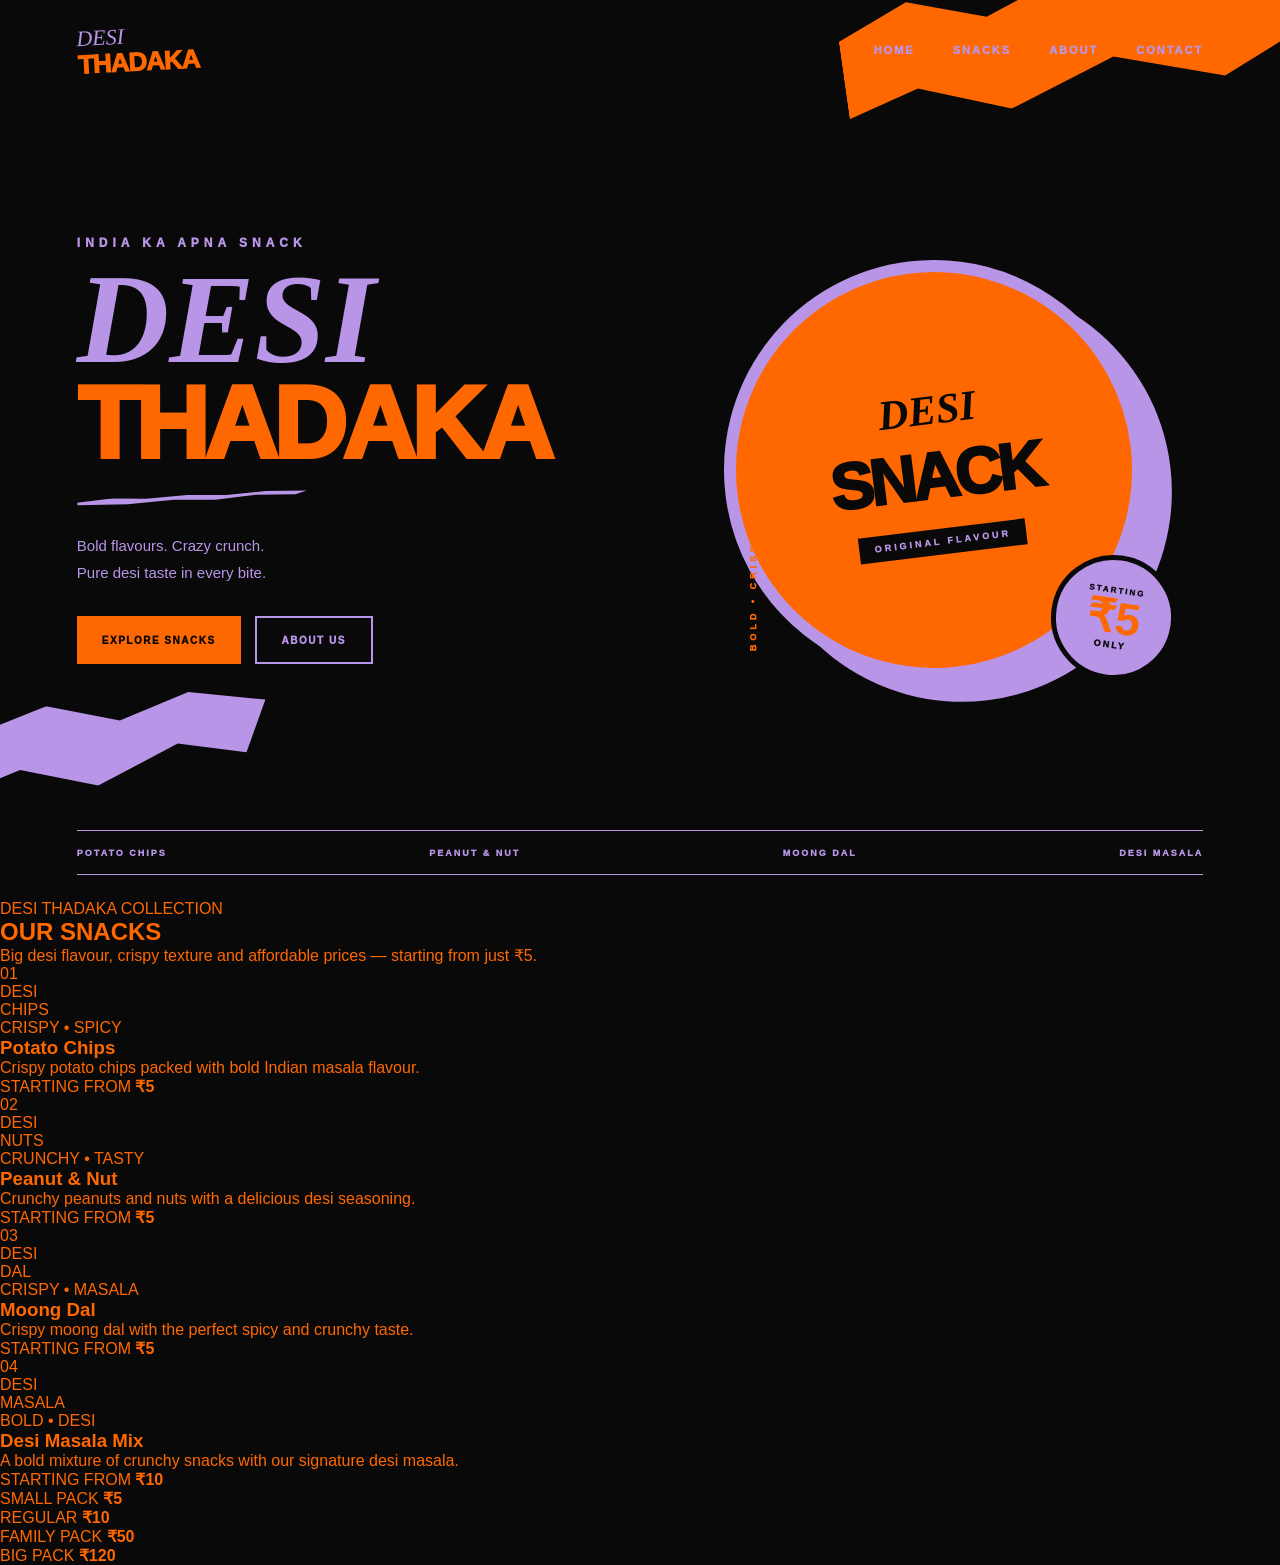
==== commit 8bf70345: "Add snacks section with details and pricing Added a new snacks section with various snack items and " ====
--- a/index.html
+++ b/index.html
@@ -164,3 +164,252 @@
 
 </body>
 </html>
+<!-- =========================================
+     PART 2 — OUR SNACKS
+========================================= -->
+
+<section class="snacks-section">
+
+    <div class="snacks-heading">
+
+        <p>DESI THADAKA COLLECTION</p>
+
+        <h2>
+            OUR
+            <span>SNACKS</span>
+        </h2>
+
+        <div class="heading-line"></div>
+
+        <p class="snacks-intro">
+            Big desi flavour, crispy texture and
+            affordable prices — starting from just ₹5.
+        </p>
+
+    </div>
+
+
+    <div class="snacks-grid">
+
+
+        <!-- Potato Chips -->
+
+        <article class="snack-card orange-card">
+
+            <div class="snack-number">
+                01
+            </div>
+
+            <div class="snack-visual potato">
+
+                <div class="snack-circle-text">
+                    DESI
+                </div>
+
+                <div class="snack-visual-title">
+                    CHIPS
+                </div>
+
+            </div>
+
+            <div class="snack-details">
+
+                <p class="snack-category">
+                    CRISPY • SPICY
+                </p>
+
+                <h3>
+                    Potato Chips
+                </h3>
+
+                <p>
+                    Crispy potato chips packed with
+                    bold Indian masala flavour.
+                </p>
+
+                <div class="snack-price">
+
+                    <span>STARTING FROM</span>
+
+                    <strong>₹5</strong>
+
+                </div>
+
+            </div>
+
+        </article>
+
+
+        <!-- Peanut & Nut -->
+
+        <article class="snack-card purple-card">
+
+            <div class="snack-number">
+                02
+            </div>
+
+            <div class="snack-visual peanut">
+
+                <div class="snack-circle-text">
+                    DESI
+                </div>
+
+                <div class="snack-visual-title">
+                    NUTS
+                </div>
+
+            </div>
+
+            <div class="snack-details">
+
+                <p class="snack-category">
+                    CRUNCHY • TASTY
+                </p>
+
+                <h3>
+                    Peanut & Nut
+                </h3>
+
+                <p>
+                    Crunchy peanuts and nuts with
+                    a delicious desi seasoning.
+                </p>
+
+                <div class="snack-price">
+
+                    <span>STARTING FROM</span>
+
+                    <strong>₹5</strong>
+
+                </div>
+
+            </div>
+
+        </article>
+
+
+        <!-- Moong Dal -->
+
+        <article class="snack-card orange-card">
+
+            <div class="snack-number">
+                03
+            </div>
+
+            <div class="snack-visual moong">
+
+                <div class="snack-circle-text">
+                    DESI
+                </div>
+
+                <div class="snack-visual-title">
+                    DAL
+                </div>
+
+            </div>
+
+            <div class="snack-details">
+
+                <p class="snack-category">
+                    CRISPY • MASALA
+                </p>
+
+                <h3>
+                    Moong Dal
+                </h3>
+
+                <p>
+                    Crispy moong dal with the perfect
+                    spicy and crunchy taste.
+                </p>
+
+                <div class="snack-price">
+
+                    <span>STARTING FROM</span>
+
+                    <strong>₹5</strong>
+
+                </div>
+
+            </div>
+
+        </article>
+
+
+        <!-- Desi Masala -->
+
+        <article class="snack-card purple-card">
+
+            <div class="snack-number">
+                04
+            </div>
+
+            <div class="snack-visual masala">
+
+                <div class="snack-circle-text">
+                    DESI
+                </div>
+
+                <div class="snack-visual-title">
+                    MASALA
+                </div>
+
+            </div>
+
+            <div class="snack-details">
+
+                <p class="snack-category">
+                    BOLD • DESI
+                </p>
+
+                <h3>
+                    Desi Masala Mix
+                </h3>
+
+                <p>
+                    A bold mixture of crunchy snacks
+                    with our signature desi masala.
+                </p>
+
+                <div class="snack-price">
+
+                    <span>STARTING FROM</span>
+
+                    <strong>₹10</strong>
+
+                </div>
+
+            </div>
+
+        </article>
+
+    </div>
+
+
+    <!-- Price Strip -->
+
+    <div class="price-strip">
+
+        <div>
+            <span>SMALL PACK</span>
+            <strong>₹5</strong>
+        </div>
+
+        <div>
+            <span>REGULAR</span>
+            <strong>₹10</strong>
+        </div>
+
+        <div>
+            <span>FAMILY PACK</span>
+            <strong>₹50</strong>
+        </div>
+
+        <div>
+            <span>BIG PACK</span>
+            <strong>₹120</strong>
+        </div>
+
+    </div>
+
+</section>
--- a/style.css
+++ b/style.css
@@ -0,0 +1,1015 @@
+/* =========================================
+   DESI THADAKA
+   PART 1 — HERO
+   COLOURS:
+   ORANGE
+   BLACK
+   LIGHT PURPLE
+
+   NO WHITE
+========================================= */
+
+
+/* =========================================
+   RESET
+========================================= */
+
+* {
+    margin: 0;
+    padding: 0;
+    box-sizing: border-box;
+}
+
+html {
+    scroll-behavior: smooth;
+}
+
+body {
+    background: #090909;
+    color: #ff6800;
+
+    font-family:
+        Arial,
+        Helvetica,
+        sans-serif;
+
+    overflow-x: hidden;
+}
+
+
+/* =========================================
+   HERO
+========================================= */
+
+.hero {
+    position: relative;
+
+    min-height: 100vh;
+
+    background: #090909;
+
+    overflow: hidden;
+
+    padding: 0 6%;
+}
+
+
+/* =========================================
+   DECORATIVE ORANGE SHAPE
+========================================= */
+
+.hero-orange-shape {
+
+    position: absolute;
+
+    width: 600px;
+    height: 150px;
+
+    top: -45px;
+    right: -160px;
+
+    background: #ff6800;
+
+    transform: rotate(-8deg);
+
+    clip-path: polygon(
+        0 30%,
+        12% 10%,
+        25% 27%,
+        40% 5%,
+        55% 27%,
+        70% 8%,
+        85% 25%,
+        100% 8%,
+        96% 75%,
+        80% 58%,
+        63% 88%,
+        45% 65%,
+        27% 90%,
+        12% 68%,
+        0 82%
+    );
+}
+
+
+/* =========================================
+   DECORATIVE PURPLE SHAPE
+========================================= */
+
+.hero-purple-shape {
+
+    position: absolute;
+
+    width: 420px;
+    height: 100px;
+
+    left: -150px;
+    bottom: 100px;
+
+    background: #b995e8;
+
+    transform: rotate(-7deg);
+
+    clip-path: polygon(
+        0 30%,
+        15% 8%,
+        30% 25%,
+        48% 5%,
+        65% 28%,
+        82% 8%,
+        100% 25%,
+        94% 75%,
+        78% 58%,
+        58% 90%,
+        40% 65%,
+        20% 88%,
+        0 68%
+    );
+}
+
+
+/* =========================================
+   NAVBAR
+========================================= */
+
+.navbar {
+
+    position: relative;
+
+    z-index: 10;
+
+    height: 100px;
+
+    display: flex;
+
+    align-items: center;
+
+    justify-content: space-between;
+
+}
+
+
+/* =========================================
+   LOGO
+========================================= */
+
+.logo {
+
+    display: flex;
+
+    flex-direction: column;
+
+    line-height: .75;
+
+    transform: rotate(-3deg);
+
+}
+
+
+.logo span {
+
+    font-family:
+        Georgia,
+        "Times New Roman",
+        serif;
+
+    font-size: 22px;
+
+    font-style: italic;
+
+    color: #b995e8;
+
+}
+
+
+.logo strong {
+
+    margin-top: 8px;
+
+    font-size: 26px;
+
+    font-weight: 1000;
+
+    letter-spacing: -1px;
+
+    color: #ff6800;
+
+}
+
+
+/* =========================================
+   NAV LINKS
+========================================= */
+
+.nav-links {
+
+    display: flex;
+
+    gap: 38px;
+
+}
+
+
+.nav-links a {
+
+    text-decoration: none;
+
+    color: #b995e8;
+
+    font-size: 11px;
+
+    font-weight: 1000;
+
+    letter-spacing: 2px;
+
+    transition: .2s;
+
+}
+
+
+.nav-links a:hover {
+
+    color: #ff6800;
+
+}
+
+
+/* =========================================
+   MENU
+========================================= */
+
+.menu-box {
+
+    display: none;
+
+    width: 42px;
+    height: 42px;
+
+    align-items: center;
+    justify-content: center;
+
+    background: #ff6800;
+
+    color: #090909;
+
+    font-size: 19px;
+
+}
+
+
+/* =========================================
+   HERO CONTENT
+========================================= */
+
+.hero-content {
+
+    position: relative;
+
+    z-index: 3;
+
+    min-height:
+        calc(100vh - 160px);
+
+    display: grid;
+
+    grid-template-columns:
+        1fr 1fr;
+
+    align-items: center;
+
+    gap: 50px;
+
+}
+
+
+/* =========================================
+   HERO TEXT
+========================================= */
+
+.hero-text {
+
+    padding-bottom: 40px;
+
+}
+
+
+.small-title {
+
+    color: #b995e8;
+
+    font-size: 12px;
+
+    font-weight: 1000;
+
+    letter-spacing: 5px;
+
+    margin-bottom: 20px;
+
+}
+
+
+.hero-text h1 {
+
+    font-family:
+        Georgia,
+        "Times New Roman",
+        serif;
+
+    font-size:
+        clamp(70px, 10vw, 135px);
+
+    line-height: .78;
+
+    font-style: italic;
+
+    color: #b995e8;
+
+}
+
+
+.hero-text h1 span {
+
+    display: block;
+
+    margin-top: 15px;
+
+    font-family:
+        Arial,
+        Helvetica,
+        sans-serif;
+
+    font-style: normal;
+
+    font-size:
+        clamp(55px, 8vw, 110px);
+
+    font-weight: 1000;
+
+    letter-spacing: -5px;
+
+    color: #ff6800;
+
+}
+
+
+/* =========================================
+   BRUSH LINE
+========================================= */
+
+.brush-line {
+
+    width: 230px;
+    height: 8px;
+
+    margin: 30px 0;
+
+    background: #b995e8;
+
+    transform: rotate(-3deg);
+
+    clip-path: polygon(
+        0 35%,
+        15% 5%,
+        30% 30%,
+        48% 8%,
+        65% 35%,
+        82% 10%,
+        100% 30%,
+        95% 70%,
+        78% 52%,
+        60% 88%,
+        42% 60%,
+        22% 85%,
+        0 65%
+    );
+}
+
+
+/* =========================================
+   DESCRIPTION
+========================================= */
+
+.hero-description {
+
+    color: #b995e8;
+
+    font-size: 15px;
+
+    line-height: 1.8;
+
+    max-width: 450px;
+
+}
+
+
+/* =========================================
+   BUTTONS
+========================================= */
+
+.hero-buttons {
+
+    display: flex;
+
+    gap: 14px;
+
+    margin-top: 30px;
+
+}
+
+
+.primary-btn,
+.secondary-btn {
+
+    display: inline-flex;
+
+    align-items: center;
+
+    justify-content: center;
+
+    min-height: 48px;
+
+    padding:
+        0 25px;
+
+    text-decoration: none;
+
+    font-size: 10px;
+
+    font-weight: 1000;
+
+    letter-spacing: 1.5px;
+
+}
+
+
+.primary-btn {
+
+    background: #ff6800;
+
+    color: #090909;
+
+}
+
+
+.secondary-btn {
+
+    border: 2px solid #b995e8;
+
+    color: #b995e8;
+
+}
+
+
+.primary-btn:hover {
+
+    background: #b995e8;
+
+}
+
+
+.secondary-btn:hover {
+
+    background: #b995e8;
+
+    color: #090909;
+
+}
+
+
+/* =========================================
+   PRODUCT VISUAL
+========================================= */
+
+.hero-product {
+
+    position: relative;
+
+    min-height: 550px;
+
+    display: flex;
+
+    align-items: center;
+
+    justify-content: center;
+
+}
+
+
+/* =========================================
+   PRODUCT CIRCLE
+========================================= */
+
+.product-circle {
+
+    position: relative;
+
+    width: 420px;
+    height: 420px;
+
+    border-radius: 50%;
+
+    background: #ff6800;
+
+    border:
+        12px solid #b995e8;
+
+    display: flex;
+
+    flex-direction: column;
+
+    align-items: center;
+
+    justify-content: center;
+
+    transform: rotate(-7deg);
+
+    box-shadow:
+        25px 25px 0 #b995e8;
+
+}
+
+
+/* =========================================
+   PRODUCT TEXT
+========================================= */
+
+.product-name {
+
+    color: #090909;
+
+    font-family:
+        Georgia,
+        "Times New Roman",
+        serif;
+
+    font-size: 42px;
+
+    font-style: italic;
+
+    font-weight: 900;
+
+}
+
+
+.product-main {
+
+    margin-top: 5px;
+
+    color: #090909;
+
+    font-size: 65px;
+
+    font-weight: 1000;
+
+    letter-spacing: -4px;
+
+}
+
+
+.product-sub {
+
+    margin-top: 15px;
+
+    padding:
+        8px 15px;
+
+    background: #090909;
+
+    color: #b995e8;
+
+    font-size: 9px;
+
+    font-weight: 1000;
+
+    letter-spacing: 3px;
+
+}
+
+
+/* =========================================
+   PRICE BADGE
+========================================= */
+
+.price-badge {
+
+    position: absolute;
+
+    right: 5%;
+
+    bottom: 65px;
+
+    width: 125px;
+    height: 125px;
+
+    border-radius: 50%;
+
+    background: #b995e8;
+
+    border: 5px solid #090909;
+
+    display: flex;
+
+    flex-direction: column;
+
+    align-items: center;
+
+    justify-content: center;
+
+    transform: rotate(8deg);
+
+    z-index: 5;
+
+}
+
+
+.price-badge small {
+
+    color: #090909;
+
+    font-size: 8px;
+
+    font-weight: 1000;
+
+    letter-spacing: 2px;
+
+}
+
+
+.price-badge strong {
+
+    color: #ff6800;
+
+    font-size: 45px;
+
+    line-height: 1;
+
+}
+
+
+.price-badge span {
+
+    color: #090909;
+
+    font-size: 9px;
+
+    font-weight: 1000;
+
+    letter-spacing: 2px;
+
+}
+
+
+/* =========================================
+   VERTICAL TEXT
+========================================= */
+
+.vertical-text {
+
+    position: absolute;
+
+    left: 0;
+
+    top: 50%;
+
+    color: #ff6800;
+
+    font-size: 9px;
+
+    font-weight: 1000;
+
+    letter-spacing: 4px;
+
+    transform:
+        rotate(-90deg)
+        translateX(-50%);
+
+}
+
+
+/* =========================================
+   BOTTOM STRIP
+========================================= */
+
+.hero-bottom {
+
+    position: absolute;
+
+    z-index: 5;
+
+    left: 6%;
+    right: 6%;
+    bottom: 25px;
+
+    min-height: 45px;
+
+    border-top:
+        1px solid #b995e8;
+
+    border-bottom:
+        1px solid #b995e8;
+
+    display: flex;
+
+    align-items: center;
+
+    justify-content: space-between;
+
+}
+
+
+.hero-bottom span {
+
+    color: #b995e8;
+
+    font-size: 9px;
+
+    font-weight: 1000;
+
+    letter-spacing: 2px;
+
+}
+
+
+/* =========================================
+   TABLET
+========================================= */
+
+@media (max-width: 950px) {
+
+    .hero-content {
+
+        grid-template-columns: 1fr;
+
+        text-align: center;
+
+        padding-top: 40px;
+
+    }
+
+
+    .hero-text {
+
+        padding-bottom: 0;
+
+    }
+
+
+    .brush-line {
+
+        margin-left: auto;
+        margin-right: auto;
+
+    }
+
+
+    .hero-description {
+
+        margin: auto;
+
+    }
+
+
+    .hero-buttons {
+
+        justify-content: center;
+
+    }
+
+
+    .hero-product {
+
+        min-height: 450px;
+
+    }
+
+
+    .product-circle {
+
+        width: 330px;
+        height: 330px;
+
+    }
+
+
+    .product-main {
+
+        font-size: 50px;
+
+    }
+
+
+    .vertical-text {
+
+        display: none;
+
+    }
+
+
+    .hero-bottom {
+
+        display: none;
+
+    }
+
+}
+
+
+/* =========================================
+   MOBILE
+========================================= */
+
+@media (max-width: 600px) {
+
+    .hero {
+
+        padding: 0 20px;
+
+    }
+
+
+    .navbar {
+
+        height: 80px;
+
+    }
+
+
+    .nav-links {
+
+        display: none;
+
+    }
+
+
+    .menu-box {
+
+        display: flex;
+
+    }
+
+
+    .hero-content {
+
+        min-height:
+            calc(100vh - 80px);
+
+        gap: 20px;
+
+        padding-top: 30px;
+
+        padding-bottom: 40px;
+
+    }
+
+
+    .small-title {
+
+        font-size: 9px;
+
+        letter-spacing: 3px;
+
+    }
+
+
+    .hero-text h1 {
+
+        font-size: 62px;
+
+    }
+
+
+    .hero-text h1 span {
+
+        font-size: 48px;
+
+        letter-spacing: -3px;
+
+    }
+
+
+    .hero-description {
+
+        font-size: 12px;
+
+    }
+
+
+    .hero-buttons {
+
+        flex-direction: column;
+
+        align-items: center;
+
+    }
+
+
+    .primary-btn,
+    .secondary-btn {
+
+        width: 190px;
+
+    }
+
+
+    .hero-product {
+
+        min-height: 330px;
+
+    }
+
+
+    .product-circle {
+
+        width: 250px;
+        height: 250px;
+
+        border-width: 8px;
+
+        box-shadow:
+            15px 15px 0 #b995e8;
+
+    }
+
+
+    .product-name {
+
+        font-size: 26px;
+
+    }
+
+
+    .product-main {
+
+        font-size: 39px;
+
+        letter-spacing: -2px;
+
+    }
+
+
+    .product-sub {
+
+        font-size: 6px;
+
+        letter-spacing: 2px;
+
+    }
+
+
+    .price-badge {
+
+        width: 90px;
+        height: 90px;
+
+        right: 5px;
+
+        bottom: 15px;
+
+        border-width: 4px;
+
+    }
+
+
+    .price-badge strong {
+
+        font-size: 31px;
+
+    }
+
+
+    .price-badge small {
+
+        font-size: 6px;
+
+    }
+
+
+    .price-badge span {
+
+        font-size: 7px;
+
+    }
+
+
+    .hero-orange-shape {
+
+        width: 350px;
+
+        height: 100px;
+
+        right: -150px;
+
+    }
+
+
+    .hero-purple-shape {
+
+        width: 280px;
+
+        height: 70px;
+
+        left: -150px;
+
+    }
+
+}
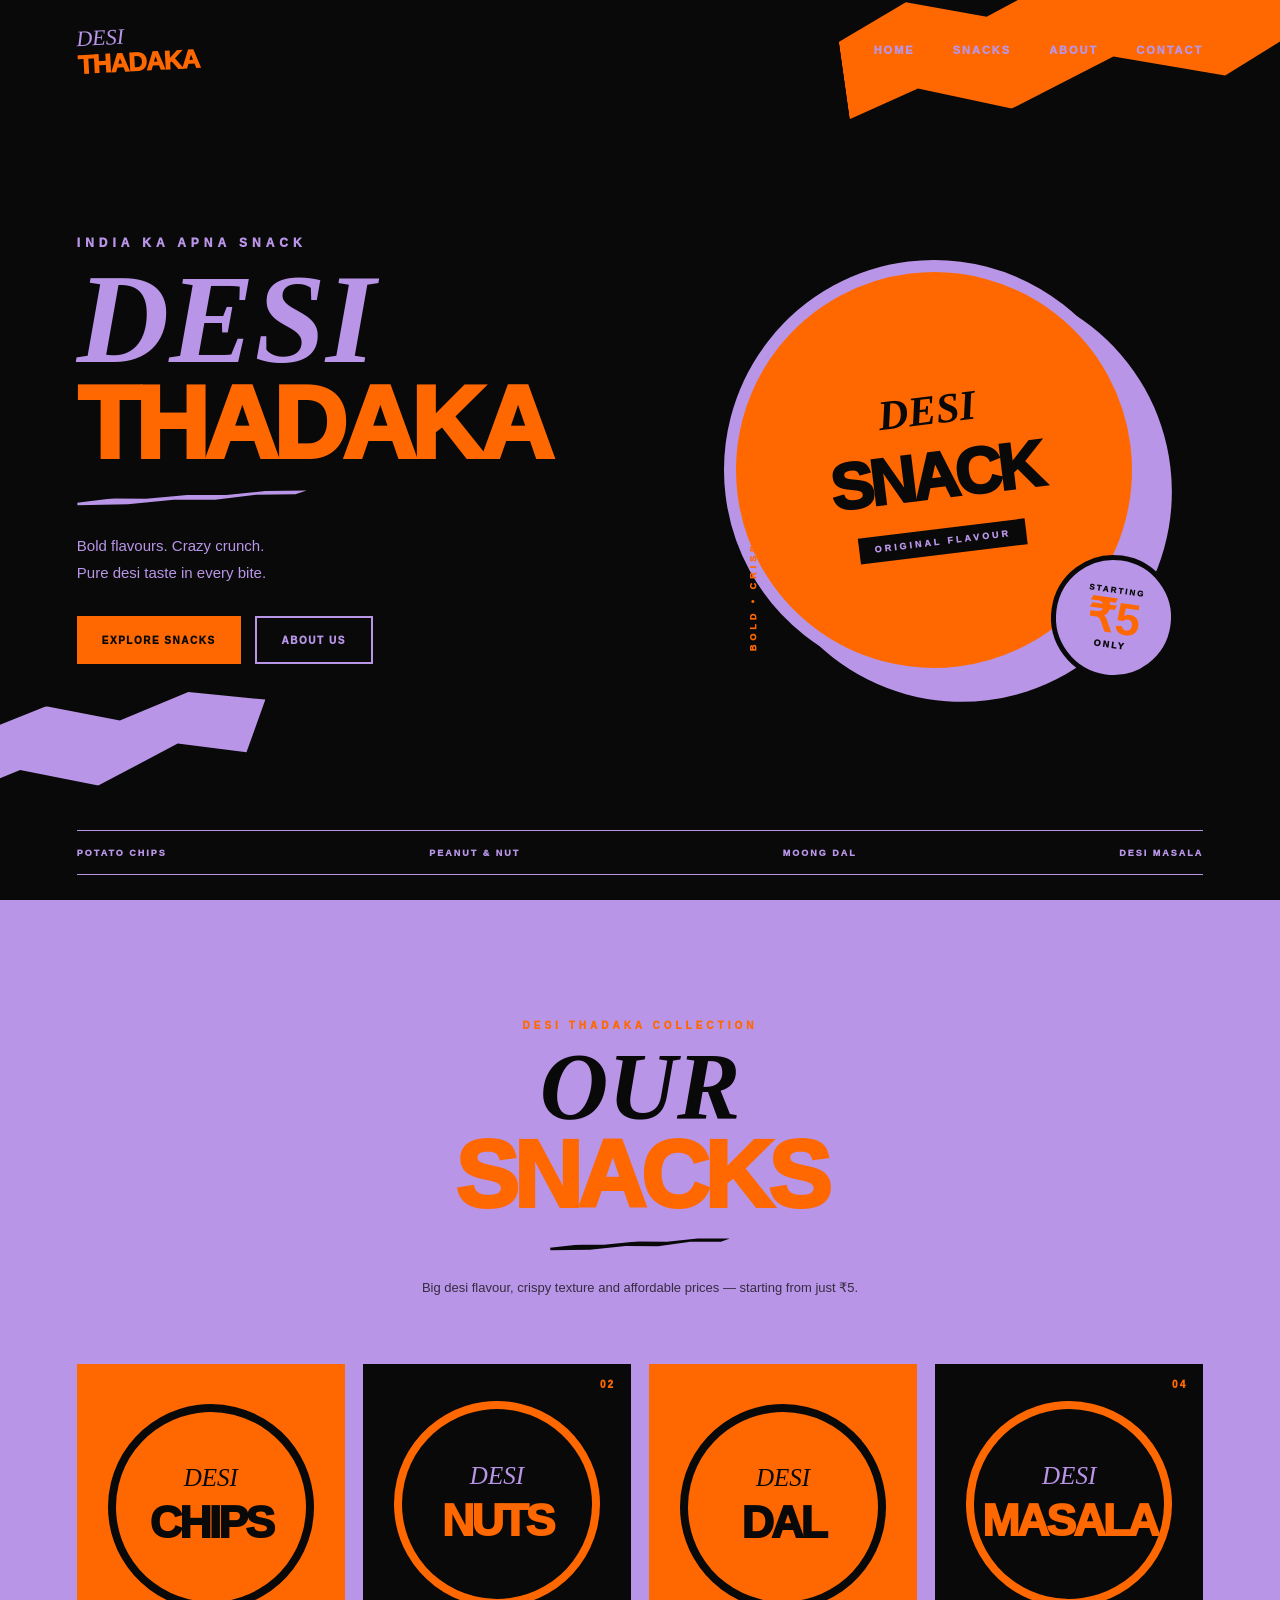
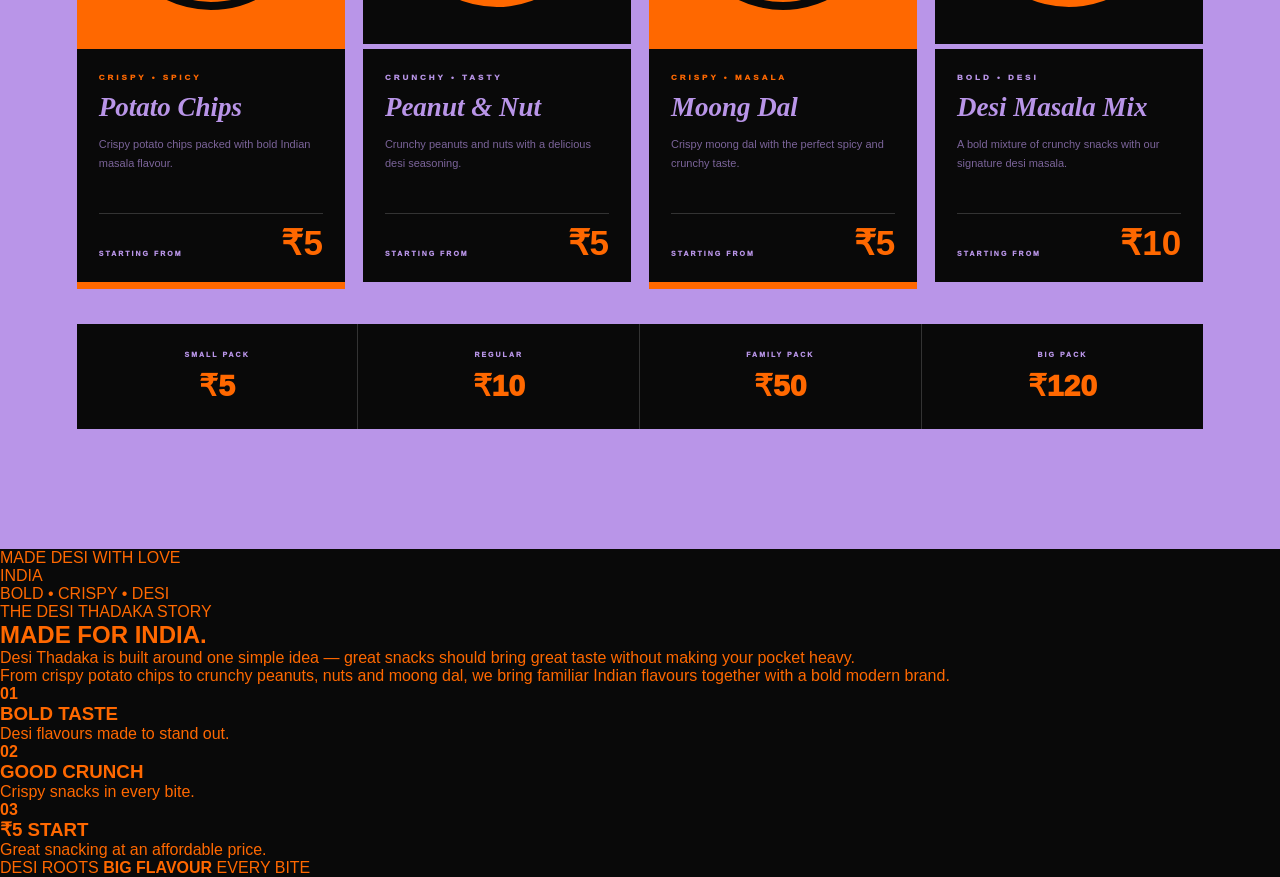
==== commit ce220a00: "Add About Desi Thadaka section to index.html Added a new section about Desi Thadaka, including decor" ====
--- a/index.html
+++ b/index.html
@@ -413,3 +413,159 @@
     </div>
 
 </section>
+<!-- =========================================
+     PART 3 — ABOUT DESI THADAKA
+========================================= -->
+
+<section class="about-section">
+
+    <!-- Decorative Elements -->
+    <div class="about-orange-shape"></div>
+    <div class="about-purple-shape"></div>
+
+
+    <div class="about-container">
+
+        <!-- Left Visual -->
+
+        <div class="about-visual">
+
+            <div class="about-circle">
+
+                <span class="circle-small">
+                    MADE
+                </span>
+
+                <span class="circle-big">
+                    DESI
+                </span>
+
+                <span class="circle-big">
+                    WITH
+                </span>
+
+                <span class="circle-big">
+                    LOVE
+                </span>
+
+            </div>
+
+            <div class="about-stamp">
+                INDIA
+            </div>
+
+            <div class="about-side-text">
+                BOLD • CRISPY • DESI
+            </div>
+
+        </div>
+
+
+        <!-- Right Content -->
+
+        <div class="about-content">
+
+            <p class="about-label">
+                THE DESI THADAKA STORY
+            </p>
+
+            <h2>
+                MADE FOR
+                <span>INDIA.</span>
+            </h2>
+
+            <div class="about-line"></div>
+
+            <p class="about-main-text">
+                Desi Thadaka is built around one simple idea —
+                great snacks should bring great taste without
+                making your pocket heavy.
+            </p>
+
+            <p class="about-text">
+                From crispy potato chips to crunchy peanuts,
+                nuts and moong dal, we bring familiar Indian
+                flavours together with a bold modern brand.
+            </p>
+
+
+            <!-- Three Values -->
+
+            <div class="about-values">
+
+                <div class="value-box">
+
+                    <strong>
+                        01
+                    </strong>
+
+                    <h3>
+                        BOLD TASTE
+                    </h3>
+
+                    <p>
+                        Desi flavours made to stand out.
+                    </p>
+
+                </div>
+
+
+                <div class="value-box">
+
+                    <strong>
+                        02
+                    </strong>
+
+                    <h3>
+                        GOOD CRUNCH
+                    </h3>
+
+                    <p>
+                        Crispy snacks in every bite.
+                    </p>
+
+                </div>
+
+
+                <div class="value-box">
+
+                    <strong>
+                        03
+                    </strong>
+
+                    <h3>
+                        ₹5 START
+                    </h3>
+
+                    <p>
+                        Great snacking at an affordable price.
+                    </p>
+
+                </div>
+
+            </div>
+
+        </div>
+
+    </div>
+
+
+    <!-- Bottom Statement -->
+
+    <div class="about-bottom">
+
+        <span>
+            DESI ROOTS
+        </span>
+
+        <strong>
+            BIG FLAVOUR
+        </strong>
+
+        <span>
+            EVERY BITE
+        </span>
+
+    </div>
+
+</section>
--- a/style.css
+++ b/style.css
@@ -1013,3 +1013,675 @@
     }
 
 }
+/* =========================================
+   DESI THADAKA
+   PART 2 — SNACKS
+   ORANGE + BLACK + LIGHT PURPLE
+   NO WHITE
+========================================= */
+
+
+/* =========================================
+   MAIN SECTION
+========================================= */
+
+.snacks-section {
+
+    position: relative;
+
+    padding: 120px 6%;
+
+    background: #b995e8;
+
+    color: #090909;
+
+    overflow: hidden;
+
+}
+
+
+/* =========================================
+   HEADING
+========================================= */
+
+.snacks-heading {
+
+    max-width: 800px;
+
+    margin: 0 auto 65px;
+
+    text-align: center;
+
+}
+
+
+.snacks-heading > p:first-child {
+
+    color: #ff6800;
+
+    font-size: 10px;
+
+    font-weight: 1000;
+
+    letter-spacing: 4px;
+
+    margin-bottom: 18px;
+
+}
+
+
+.snacks-heading h2 {
+
+    font-family:
+        Georgia,
+        "Times New Roman",
+        serif;
+
+    font-size:
+        clamp(55px, 8vw, 95px);
+
+    line-height: .8;
+
+    font-style: italic;
+
+    color: #090909;
+
+}
+
+
+.snacks-heading h2 span {
+
+    display: block;
+
+    margin-top: 12px;
+
+    font-family:
+        Arial,
+        Helvetica,
+        sans-serif;
+
+    font-style: normal;
+
+    font-weight: 1000;
+
+    color: #ff6800;
+
+    letter-spacing: -5px;
+
+}
+
+
+.heading-line {
+
+    width: 180px;
+
+    height: 7px;
+
+    margin: 28px auto;
+
+    background: #090909;
+
+    transform: rotate(-3deg);
+
+    clip-path: polygon(
+        0 30%,
+        15% 5%,
+        30% 28%,
+        48% 5%,
+        65% 30%,
+        82% 7%,
+        100% 30%,
+        95% 72%,
+        78% 50%,
+        60% 90%,
+        42% 60%,
+        22% 88%,
+        0 65%
+    );
+
+}
+
+
+.snacks-intro {
+
+    max-width: 560px;
+
+    margin: auto;
+
+    color: #090909;
+
+    opacity: .75;
+
+    font-size: 13px;
+
+    line-height: 1.8;
+
+}
+
+
+/* =========================================
+   PRODUCT GRID
+========================================= */
+
+.snacks-grid {
+
+    max-width: 1250px;
+
+    margin: auto;
+
+    display: grid;
+
+    grid-template-columns:
+        repeat(4, 1fr);
+
+    gap: 18px;
+
+}
+
+
+/* =========================================
+   CARD
+========================================= */
+
+.snack-card {
+
+    position: relative;
+
+    background: #090909;
+
+    overflow: hidden;
+
+    color: #b995e8;
+
+    border-bottom: 7px solid #ff6800;
+
+}
+
+
+.snack-card.purple-card {
+
+    border-bottom-color: #b995e8;
+
+}
+
+
+.snack-number {
+
+    position: absolute;
+
+    z-index: 5;
+
+    top: 15px;
+
+    right: 16px;
+
+    font-size: 10px;
+
+    font-weight: 1000;
+
+    letter-spacing: 2px;
+
+    color: #ff6800;
+
+}
+
+
+/* =========================================
+   PRODUCT VISUAL
+========================================= */
+
+.snack-visual {
+
+    height: 285px;
+
+    position: relative;
+
+    display: flex;
+
+    align-items: center;
+
+    justify-content: center;
+
+    flex-direction: column;
+
+    overflow: hidden;
+
+}
+
+
+.potato {
+
+    background: #ff6800;
+
+}
+
+
+.peanut {
+
+    background: #090909;
+
+    border-bottom:
+        5px solid #b995e8;
+
+}
+
+
+.moong {
+
+    background: #ff6800;
+
+}
+
+
+.masala {
+
+    background: #090909;
+
+    border-bottom:
+        5px solid #b995e8;
+
+}
+
+
+/* =========================================
+   VISUAL CIRCLE
+========================================= */
+
+.snack-visual::before {
+
+    content: "";
+
+    position: absolute;
+
+    width: 190px;
+
+    height: 190px;
+
+    border-radius: 50%;
+
+    border:
+        8px solid #b995e8;
+
+    transform: rotate(-8deg);
+
+}
+
+
+.potato::before,
+.moong::before {
+
+    border-color: #090909;
+
+}
+
+
+.peanut::before,
+.masala::before {
+
+    border-color: #ff6800;
+
+}
+
+
+/* =========================================
+   VISUAL TEXT
+========================================= */
+
+.snack-circle-text {
+
+    position: relative;
+
+    z-index: 2;
+
+    font-family:
+        Georgia,
+        "Times New Roman",
+        serif;
+
+    font-size: 25px;
+
+    font-style: italic;
+
+    color: #090909;
+
+}
+
+
+.peanut .snack-circle-text,
+.masala .snack-circle-text {
+
+    color: #b995e8;
+
+}
+
+
+.snack-visual-title {
+
+    position: relative;
+
+    z-index: 2;
+
+    margin-top: 5px;
+
+    font-size: 45px;
+
+    font-weight: 1000;
+
+    letter-spacing: -3px;
+
+    color: #090909;
+
+}
+
+
+.peanut .snack-visual-title,
+.masala .snack-visual-title {
+
+    color: #ff6800;
+
+}
+
+
+/* =========================================
+   CARD DETAILS
+========================================= */
+
+.snack-details {
+
+    padding: 24px 22px 25px;
+
+}
+
+
+.snack-category {
+
+    color: #ff6800;
+
+    font-size: 8px;
+
+    font-weight: 1000;
+
+    letter-spacing: 3px;
+
+    margin-bottom: 10px;
+
+}
+
+
+.purple-card .snack-category {
+
+    color: #b995e8;
+
+}
+
+
+.snack-details h3 {
+
+    color: #b995e8;
+
+    font-family:
+        Georgia,
+        "Times New Roman",
+        serif;
+
+    font-size: 27px;
+
+    font-style: italic;
+
+    margin-bottom: 12px;
+
+}
+
+
+.snack-details > p:not(.snack-category) {
+
+    color: #b995e8;
+
+    opacity: .65;
+
+    font-size: 11px;
+
+    line-height: 1.7;
+
+    min-height: 58px;
+
+}
+
+
+/* =========================================
+   PRICE
+========================================= */
+
+.snack-price {
+
+    display: flex;
+
+    align-items: flex-end;
+
+    justify-content: space-between;
+
+    margin-top: 20px;
+
+    padding-top: 15px;
+
+    border-top:
+        1px solid #333;
+
+}
+
+
+.snack-price span {
+
+    color: #b995e8;
+
+    font-size: 7px;
+
+    font-weight: 1000;
+
+    letter-spacing: 2px;
+
+}
+
+
+.snack-price strong {
+
+    color: #ff6800;
+
+    font-size: 35px;
+
+    line-height: .8;
+
+}
+
+
+/* =========================================
+   PRICE STRIP
+========================================= */
+
+.price-strip {
+
+    max-width: 1250px;
+
+    margin: 35px auto 0;
+
+    display: grid;
+
+    grid-template-columns:
+        repeat(4, 1fr);
+
+    background: #090909;
+
+}
+
+
+.price-strip div {
+
+    min-height: 105px;
+
+    padding: 20px;
+
+    display: flex;
+
+    flex-direction: column;
+
+    justify-content: center;
+
+    align-items: center;
+
+    border-right:
+        1px solid #333;
+
+}
+
+
+.price-strip div:last-child {
+
+    border-right: none;
+
+}
+
+
+.price-strip span {
+
+    color: #b995e8;
+
+    font-size: 7px;
+
+    font-weight: 1000;
+
+    letter-spacing: 2px;
+
+    margin-bottom: 10px;
+
+}
+
+
+.price-strip strong {
+
+    color: #ff6800;
+
+    font-size: 30px;
+
+    font-weight: 1000;
+
+}
+
+
+/* =========================================
+   HOVER
+========================================= */
+
+.snack-card {
+
+    transition:
+        transform .25s ease;
+
+}
+
+
+.snack-card:hover {
+
+    transform:
+        translateY(-8px);
+
+}
+
+
+.snack-card:hover .snack-visual {
+
+    filter:
+        brightness(1.08);
+
+}
+
+
+/* =========================================
+   TABLET
+========================================= */
+
+@media (max-width: 1050px) {
+
+    .snacks-grid {
+
+        grid-template-columns:
+            repeat(2, 1fr);
+
+    }
+
+}
+
+
+/* =========================================
+   MOBILE
+========================================= */
+
+@media (max-width: 600px) {
+
+    .snacks-section {
+
+        padding:
+            80px 20px;
+
+    }
+
+
+    .snacks-heading {
+
+        margin-bottom: 45px;
+
+    }
+
+
+    .snacks-heading h2 {
+
+        font-size: 58px;
+
+    }
+
+
+    .snacks-heading h2 span {
+
+        font-size: 50px;
+
+    }
+
+
+    .snacks-grid {
+
+        grid-template-columns: 1fr;
+
+        gap: 20px;
+
+    }
+
+
+    .snack-visual {
+
+        height: 260px;
+
+    }
+
+
+    .price-strip {
+
+        grid-template-columns:
+            repeat(2, 1fr);
+
+    }
+
+
+    .price-strip div {
+
+        border-bottom:
+            1px solid #333;
+
+    }
+
+
+    .price-strip div:nth-child(2) {
+
+        border-right: none;
+
+    }
+
+}
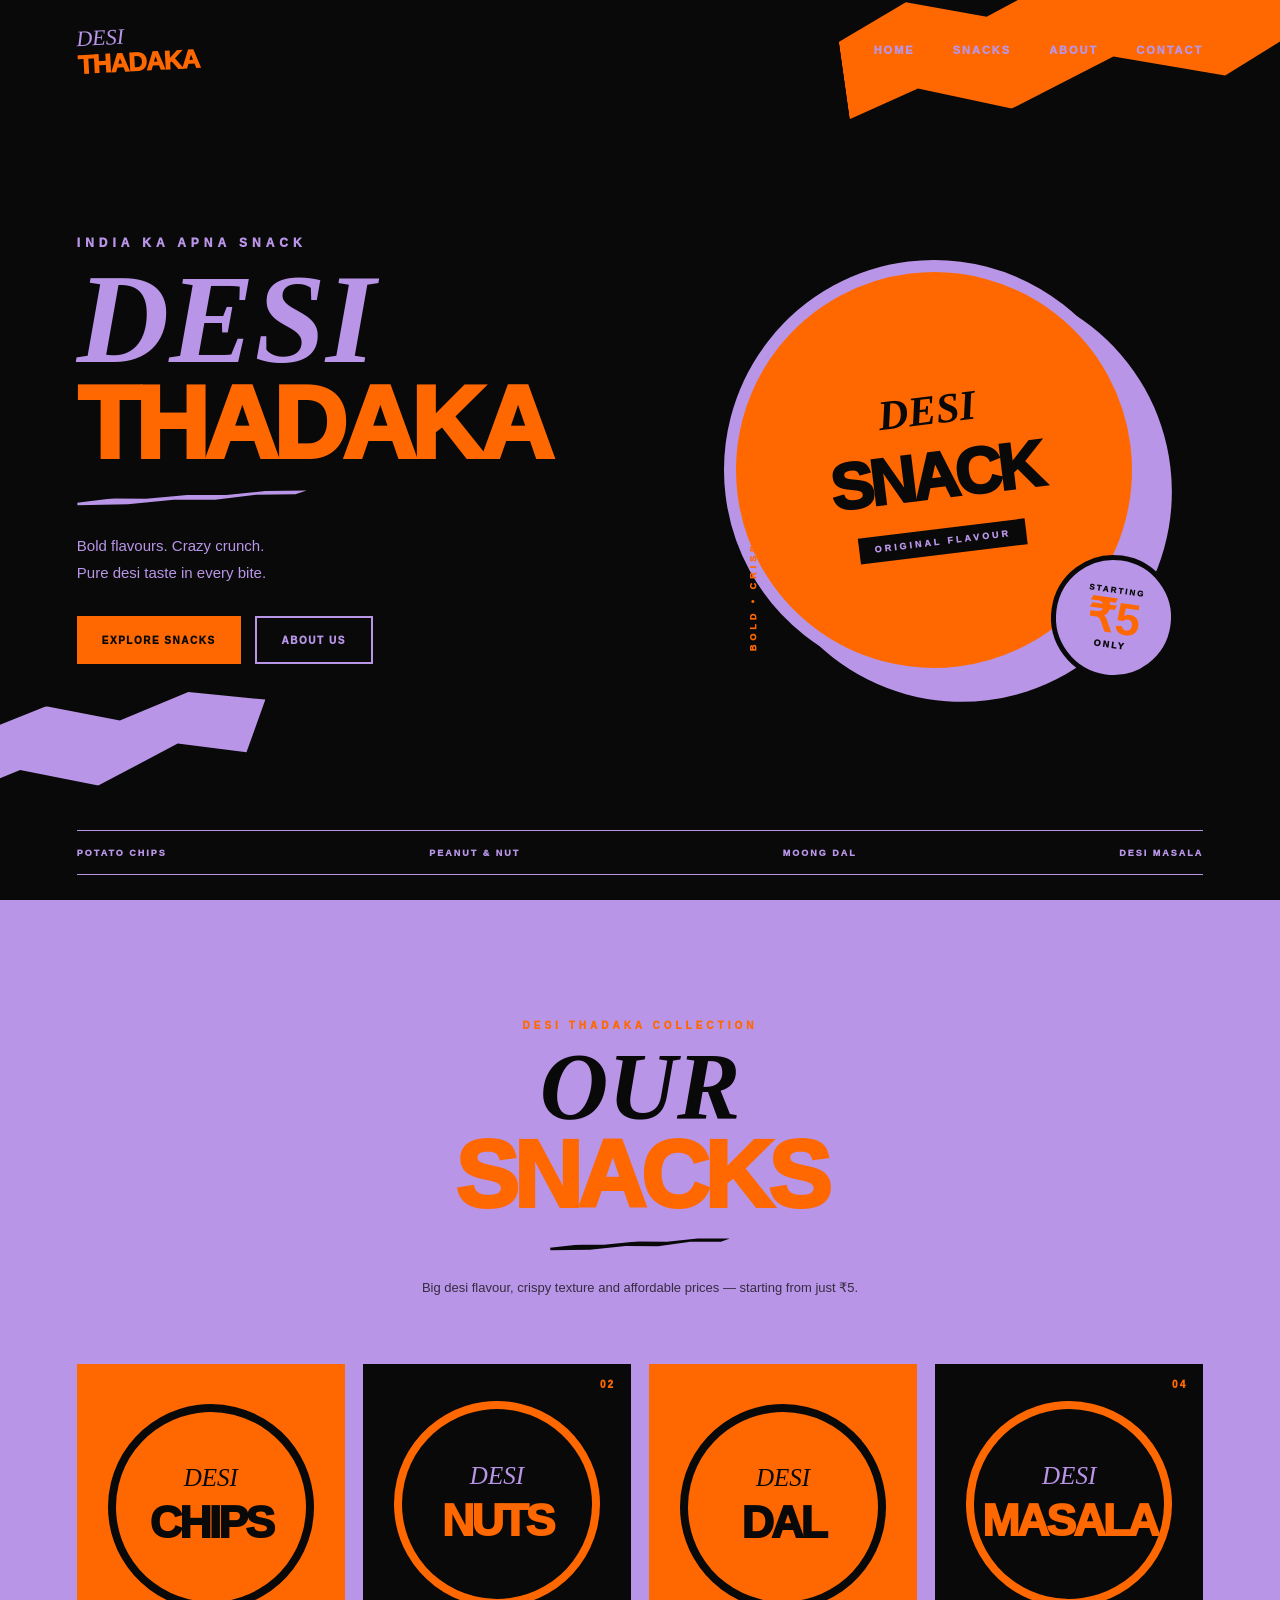
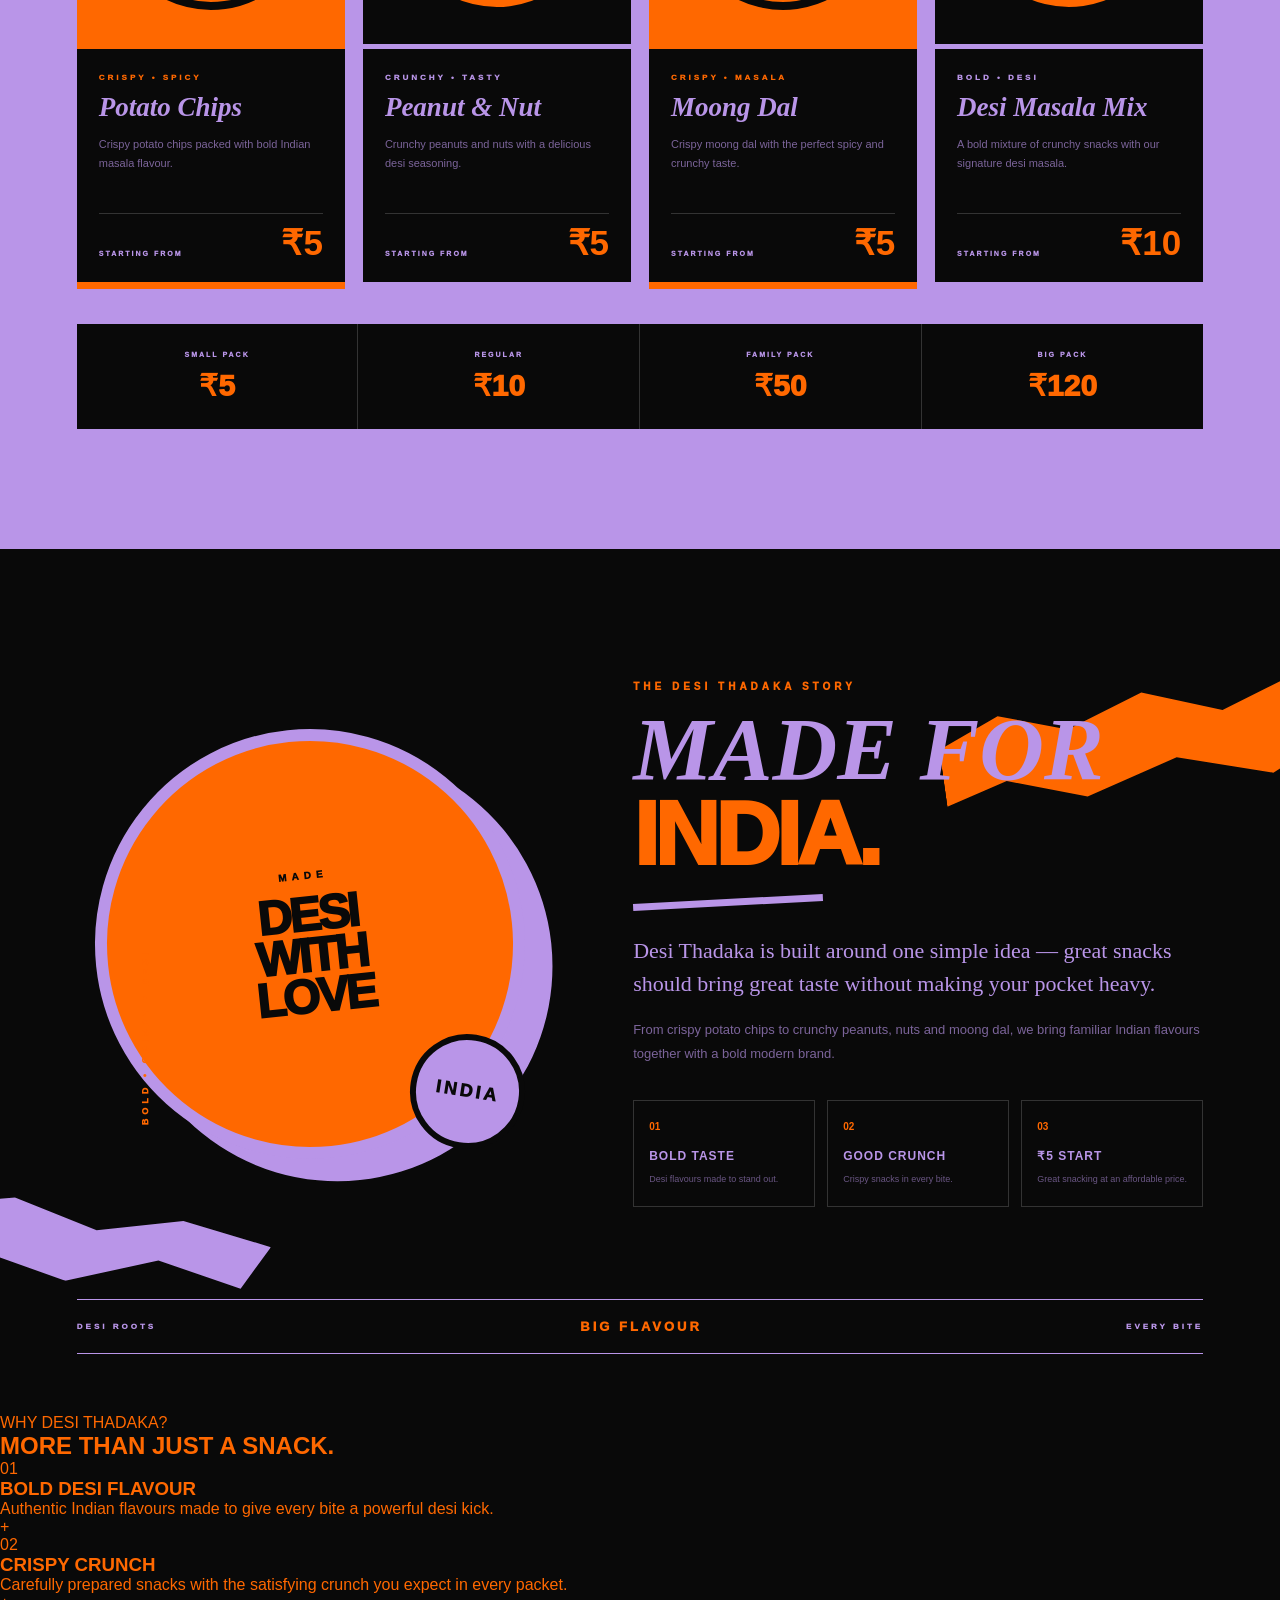
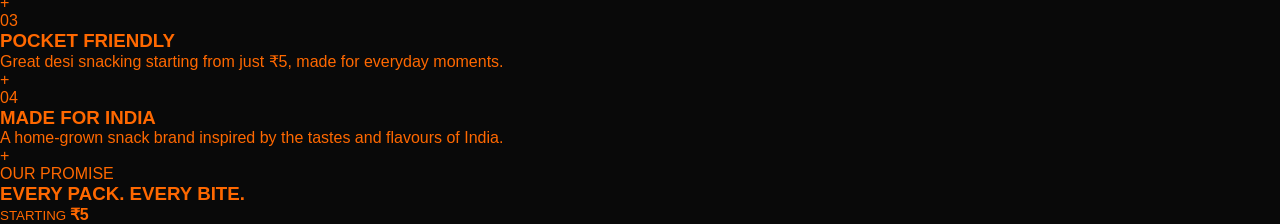
==== commit 2d2132a1: "Add 'Why Choose Us' section with features Added a new section highlighting the features of the snack" ====
--- a/index.html
+++ b/index.html
@@ -569,3 +569,174 @@
     </div>
 
 </section>
+<!-- =========================================
+     PART 4 — WHY CHOOSE US
+========================================= -->
+
+<section class="why-section">
+
+    <div class="why-container">
+
+        <!-- Heading -->
+
+        <div class="why-heading">
+
+            <p>WHY DESI THADAKA?</p>
+
+            <h2>
+                MORE THAN
+                <span>JUST A SNACK.</span>
+            </h2>
+
+            <div class="why-line"></div>
+
+        </div>
+
+
+        <!-- Features -->
+
+        <div class="why-grid">
+
+            <!-- Feature 1 -->
+
+            <div class="why-card">
+
+                <div class="why-icon">
+                    01
+                </div>
+
+                <h3>
+                    BOLD DESI
+                    <span>FLAVOUR</span>
+                </h3>
+
+                <p>
+                    Authentic Indian flavours made
+                    to give every bite a powerful
+                    desi kick.
+                </p>
+
+                <div class="card-mark">
+                    +
+                </div>
+
+            </div>
+
+
+            <!-- Feature 2 -->
+
+            <div class="why-card purple-feature">
+
+                <div class="why-icon">
+                    02
+                </div>
+
+                <h3>
+                    CRISPY
+                    <span>CRUNCH</span>
+                </h3>
+
+                <p>
+                    Carefully prepared snacks with
+                    the satisfying crunch you expect
+                    in every packet.
+                </p>
+
+                <div class="card-mark">
+                    +
+                </div>
+
+            </div>
+
+
+            <!-- Feature 3 -->
+
+            <div class="why-card">
+
+                <div class="why-icon">
+                    03
+                </div>
+
+                <h3>
+                    POCKET
+                    <span>FRIENDLY</span>
+                </h3>
+
+                <p>
+                    Great desi snacking starting
+                    from just ₹5, made for everyday
+                    moments.
+                </p>
+
+                <div class="card-mark">
+                    +
+                </div>
+
+            </div>
+
+
+            <!-- Feature 4 -->
+
+            <div class="why-card purple-feature">
+
+                <div class="why-icon">
+                    04
+                </div>
+
+                <h3>
+                    MADE FOR
+                    <span>INDIA</span>
+                </h3>
+
+                <p>
+                    A home-grown snack brand inspired
+                    by the tastes and flavours of India.
+                </p>
+
+                <div class="card-mark">
+                    +
+                </div>
+
+            </div>
+
+        </div>
+
+
+        <!-- Big Statement -->
+
+        <div class="why-statement">
+
+            <div class="statement-left">
+
+                <p>
+                    OUR PROMISE
+                </p>
+
+                <h3>
+                    EVERY PACK.
+                    <span>EVERY BITE.</span>
+                </h3>
+
+            </div>
+
+            <div class="statement-right">
+
+                <div class="round-price">
+
+                    <small>
+                        STARTING
+                    </small>
+
+                    <strong>
+                        ₹5
+                    </strong>
+
+                </div>
+
+            </div>
+
+        </div>
+
+    </div>
+
+</section>
--- a/style.css
+++ b/style.css
@@ -1685,3 +1685,758 @@
     }
 
 }
+/* =========================================
+   DESI THADAKA
+   PART 3 — ABOUT US
+
+   ORANGE + BLACK + LIGHT PURPLE
+   NO WHITE
+========================================= */
+
+
+/* =========================================
+   SECTION
+========================================= */
+
+.about-section {
+
+    position: relative;
+
+    min-height: 850px;
+
+    padding: 120px 6% 60px;
+
+    background: #090909;
+
+    color: #b995e8;
+
+    overflow: hidden;
+
+}
+
+
+/* =========================================
+   DECORATIVE ORANGE
+========================================= */
+
+.about-orange-shape {
+
+    position: absolute;
+
+    width: 520px;
+
+    height: 115px;
+
+    top: 130px;
+
+    right: -180px;
+
+    background: #ff6800;
+
+    transform: rotate(-8deg);
+
+    clip-path: polygon(
+        0 30%,
+        12% 8%,
+        25% 28%,
+        40% 5%,
+        55% 30%,
+        70% 7%,
+        85% 28%,
+        100% 8%,
+        95% 75%,
+        80% 55%,
+        63% 90%,
+        45% 65%,
+        27% 88%,
+        12% 65%,
+        0 80%
+    );
+
+}
+
+
+/* =========================================
+   DECORATIVE PURPLE
+========================================= */
+
+.about-purple-shape {
+
+    position: absolute;
+
+    width: 500px;
+
+    height: 90px;
+
+    bottom: 130px;
+
+    left: -230px;
+
+    background: #b995e8;
+
+    transform: rotate(7deg);
+
+    clip-path: polygon(
+        0 30%,
+        15% 8%,
+        30% 25%,
+        48% 5%,
+        65% 30%,
+        82% 8%,
+        100% 25%,
+        95% 75%,
+        78% 55%,
+        60% 90%,
+        40% 65%,
+        20% 88%,
+        0 68%
+    );
+
+}
+
+
+/* =========================================
+   CONTAINER
+========================================= */
+
+.about-container {
+
+    position: relative;
+
+    z-index: 2;
+
+    max-width: 1250px;
+
+    margin: auto;
+
+    display: grid;
+
+    grid-template-columns:
+        .9fr 1.1fr;
+
+    align-items: center;
+
+    gap: 90px;
+
+}
+
+
+/* =========================================
+   VISUAL
+========================================= */
+
+.about-visual {
+
+    position: relative;
+
+    min-height: 550px;
+
+    display: flex;
+
+    align-items: center;
+
+    justify-content: center;
+
+}
+
+
+/* =========================================
+   MAIN CIRCLE
+========================================= */
+
+.about-circle {
+
+    width: 430px;
+
+    height: 430px;
+
+    border-radius: 50%;
+
+    background: #ff6800;
+
+    border:
+        12px solid #b995e8;
+
+    box-shadow:
+        25px 25px 0 #b995e8;
+
+    display: flex;
+
+    flex-direction: column;
+
+    align-items: center;
+
+    justify-content: center;
+
+    transform: rotate(-6deg);
+
+}
+
+
+/* =========================================
+   CIRCLE TEXT
+========================================= */
+
+.circle-small {
+
+    color: #090909;
+
+    font-size: 10px;
+
+    font-weight: 1000;
+
+    letter-spacing: 5px;
+
+    margin-bottom: 14px;
+
+}
+
+
+.circle-big {
+
+    color: #090909;
+
+    font-size: 48px;
+
+    line-height: .85;
+
+    font-weight: 1000;
+
+    letter-spacing: -3px;
+
+}
+
+
+/* =========================================
+   INDIA STAMP
+========================================= */
+
+.about-stamp {
+
+    position: absolute;
+
+    right: 4%;
+
+    bottom: 70px;
+
+    width: 115px;
+
+    height: 115px;
+
+    border-radius: 50%;
+
+    background: #b995e8;
+
+    border:
+        6px solid #090909;
+
+    color: #090909;
+
+    display: flex;
+
+    align-items: center;
+
+    justify-content: center;
+
+    font-size: 18px;
+
+    font-weight: 1000;
+
+    letter-spacing: 3px;
+
+    transform: rotate(9deg);
+
+}
+
+
+/* =========================================
+   SIDE TEXT
+========================================= */
+
+.about-side-text {
+
+    position: absolute;
+
+    left: -20px;
+
+    top: 50%;
+
+    transform:
+        rotate(-90deg)
+        translateX(-50%);
+
+    color: #ff6800;
+
+    font-size: 9px;
+
+    font-weight: 1000;
+
+    letter-spacing: 4px;
+
+}
+
+
+/* =========================================
+   CONTENT
+========================================= */
+
+.about-content {
+
+    max-width: 650px;
+
+}
+
+
+.about-label {
+
+    color: #ff6800;
+
+    font-size: 10px;
+
+    font-weight: 1000;
+
+    letter-spacing: 4px;
+
+    margin-bottom: 20px;
+
+}
+
+
+.about-content h2 {
+
+    color: #b995e8;
+
+    font-family:
+        Georgia,
+        "Times New Roman",
+        serif;
+
+    font-size:
+        clamp(55px, 7vw, 90px);
+
+    line-height: .82;
+
+    font-style: italic;
+
+}
+
+
+.about-content h2 span {
+
+    display: block;
+
+    margin-top: 12px;
+
+    color: #ff6800;
+
+    font-family:
+        Arial,
+        Helvetica,
+        sans-serif;
+
+    font-style: normal;
+
+    font-weight: 1000;
+
+    letter-spacing: -4px;
+
+}
+
+
+/* =========================================
+   LINE
+========================================= */
+
+.about-line {
+
+    width: 190px;
+
+    height: 7px;
+
+    margin: 28px 0;
+
+    background: #b995e8;
+
+    transform: rotate(-3deg);
+
+}
+
+
+/* =========================================
+   TEXT
+========================================= */
+
+.about-main-text {
+
+    color: #b995e8;
+
+    font-family:
+        Georgia,
+        "Times New Roman",
+        serif;
+
+    font-size: 22px;
+
+    line-height: 1.5;
+
+    max-width: 600px;
+
+}
+
+
+.about-text {
+
+    color: #b995e8;
+
+    opacity: .65;
+
+    font-size: 13px;
+
+    line-height: 1.8;
+
+    margin-top: 18px;
+
+    max-width: 570px;
+
+}
+
+
+/* =========================================
+   VALUES
+========================================= */
+
+.about-values {
+
+    margin-top: 35px;
+
+    display: grid;
+
+    grid-template-columns:
+        repeat(3, 1fr);
+
+    gap: 12px;
+
+}
+
+
+.value-box {
+
+    padding: 20px 15px;
+
+    border:
+        1px solid #333;
+
+    background: #090909;
+
+}
+
+
+.value-box strong {
+
+    display: block;
+
+    color: #ff6800;
+
+    font-size: 10px;
+
+    margin-bottom: 17px;
+
+}
+
+
+.value-box h3 {
+
+    color: #b995e8;
+
+    font-size: 12px;
+
+    letter-spacing: 1px;
+
+    margin-bottom: 9px;
+
+}
+
+
+.value-box p {
+
+    color: #b995e8;
+
+    opacity: .55;
+
+    font-size: 9px;
+
+    line-height: 1.6;
+
+}
+
+
+/* =========================================
+   BOTTOM STATEMENT
+========================================= */
+
+.about-bottom {
+
+    position: relative;
+
+    z-index: 3;
+
+    max-width: 1250px;
+
+    margin: 80px auto 0;
+
+    min-height: 55px;
+
+    border-top:
+        1px solid #b995e8;
+
+    border-bottom:
+        1px solid #b995e8;
+
+    display: flex;
+
+    align-items: center;
+
+    justify-content: space-between;
+
+}
+
+
+.about-bottom span {
+
+    color: #b995e8;
+
+    font-size: 8px;
+
+    font-weight: 1000;
+
+    letter-spacing: 3px;
+
+}
+
+
+.about-bottom strong {
+
+    color: #ff6800;
+
+    font-size: 13px;
+
+    font-weight: 1000;
+
+    letter-spacing: 3px;
+
+}
+
+
+/* =========================================
+   TABLET
+========================================= */
+
+@media (max-width: 1000px) {
+
+    .about-container {
+
+        grid-template-columns: 1fr;
+
+        gap: 60px;
+
+        text-align: center;
+
+    }
+
+
+    .about-content {
+
+        margin: auto;
+
+    }
+
+
+    .about-line {
+
+        margin-left: auto;
+
+        margin-right: auto;
+
+    }
+
+
+    .about-main-text,
+    .about-text {
+
+        margin-left: auto;
+
+        margin-right: auto;
+
+    }
+
+
+    .about-values {
+
+        text-align: left;
+
+    }
+
+
+    .about-side-text {
+
+        display: none;
+
+    }
+
+}
+
+
+/* =========================================
+   MOBILE
+========================================= */
+
+@media (max-width: 600px) {
+
+    .about-section {
+
+        padding:
+            80px 20px 45px;
+
+    }
+
+
+    .about-visual {
+
+        min-height: 350px;
+
+    }
+
+
+    .about-circle {
+
+        width: 275px;
+
+        height: 275px;
+
+        border-width: 8px;
+
+        box-shadow:
+            15px 15px 0 #b995e8;
+
+    }
+
+
+    .circle-big {
+
+        font-size: 32px;
+
+        letter-spacing: -2px;
+
+    }
+
+
+    .circle-small {
+
+        font-size: 7px;
+
+        letter-spacing: 3px;
+
+    }
+
+
+    .about-stamp {
+
+        width: 75px;
+
+        height: 75px;
+
+        right: 3%;
+
+        bottom: 20px;
+
+        font-size: 11px;
+
+        border-width: 4px;
+
+    }
+
+
+    .about-content h2 {
+
+        font-size: 57px;
+
+    }
+
+
+    .about-content h2 span {
+
+        font-size: 50px;
+
+    }
+
+
+    .about-main-text {
+
+        font-size: 18px;
+
+    }
+
+
+    .about-text {
+
+        font-size: 11px;
+
+    }
+
+
+    .about-values {
+
+        grid-template-columns: 1fr;
+
+    }
+
+
+    .about-bottom {
+
+        margin-top: 50px;
+
+        gap: 10px;
+
+    }
+
+
+    .about-bottom span {
+
+        font-size: 6px;
+
+        letter-spacing: 1px;
+
+    }
+
+
+    .about-bottom strong {
+
+        font-size: 9px;
+
+        letter-spacing: 1px;
+
+    }
+
+
+    .about-orange-shape {
+
+        width: 300px;
+
+        height: 75px;
+
+        right: -150px;
+
+    }
+
+
+    .about-purple-shape {
+
+        width: 300px;
+
+        height: 65px;
+
+        left: -160px;
+
+    }
+
+}
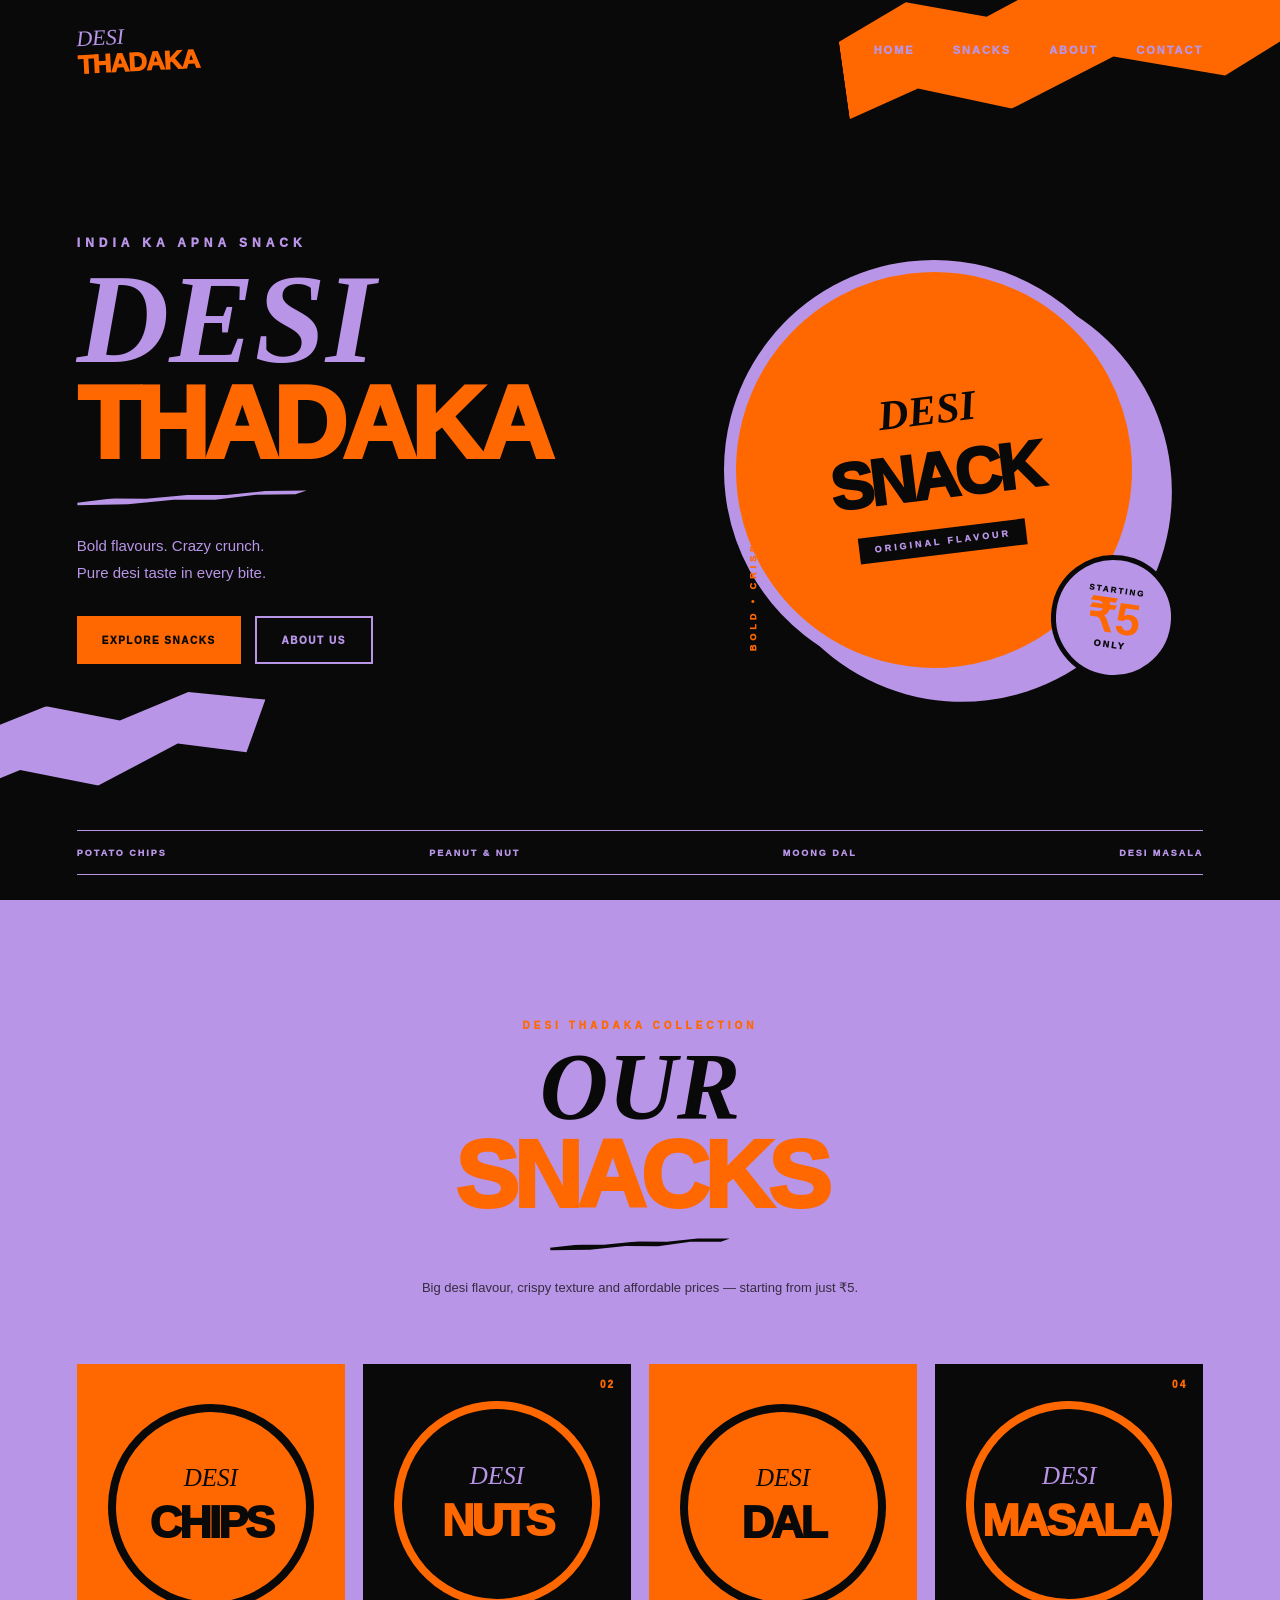
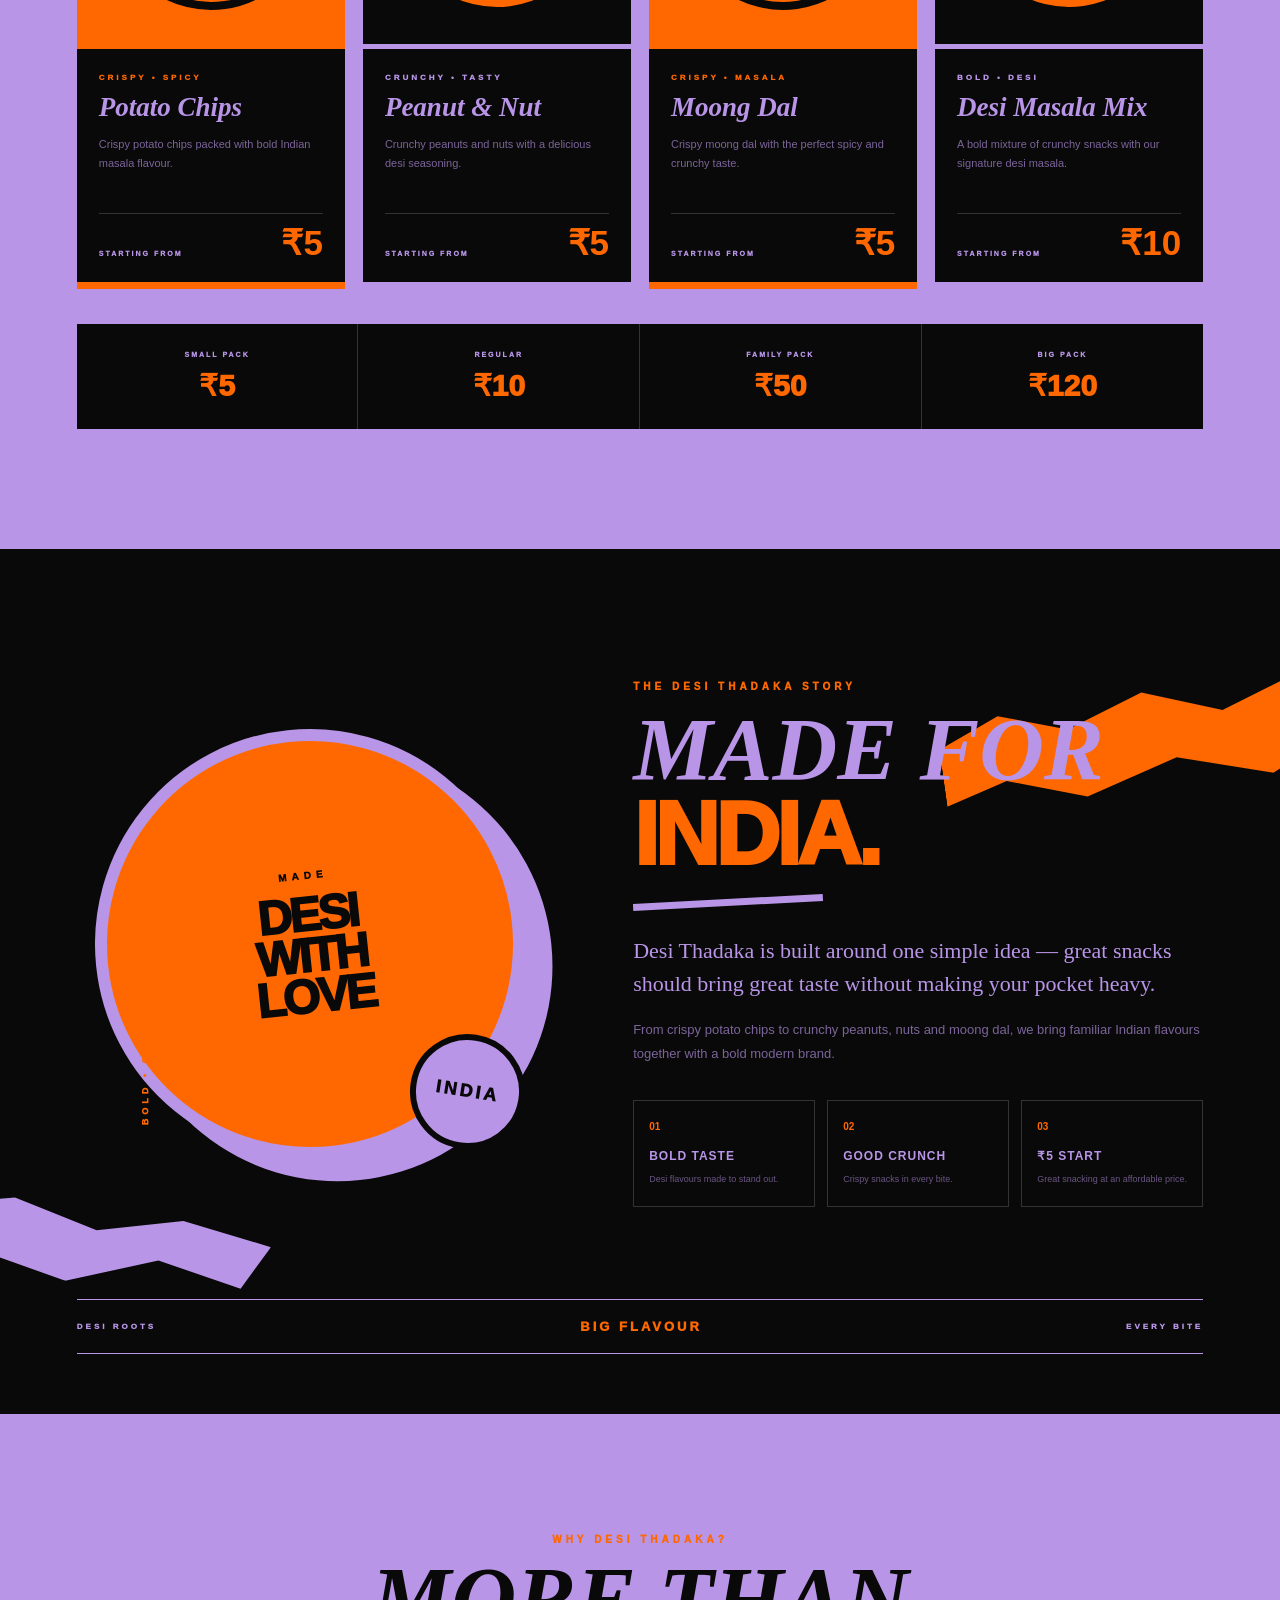
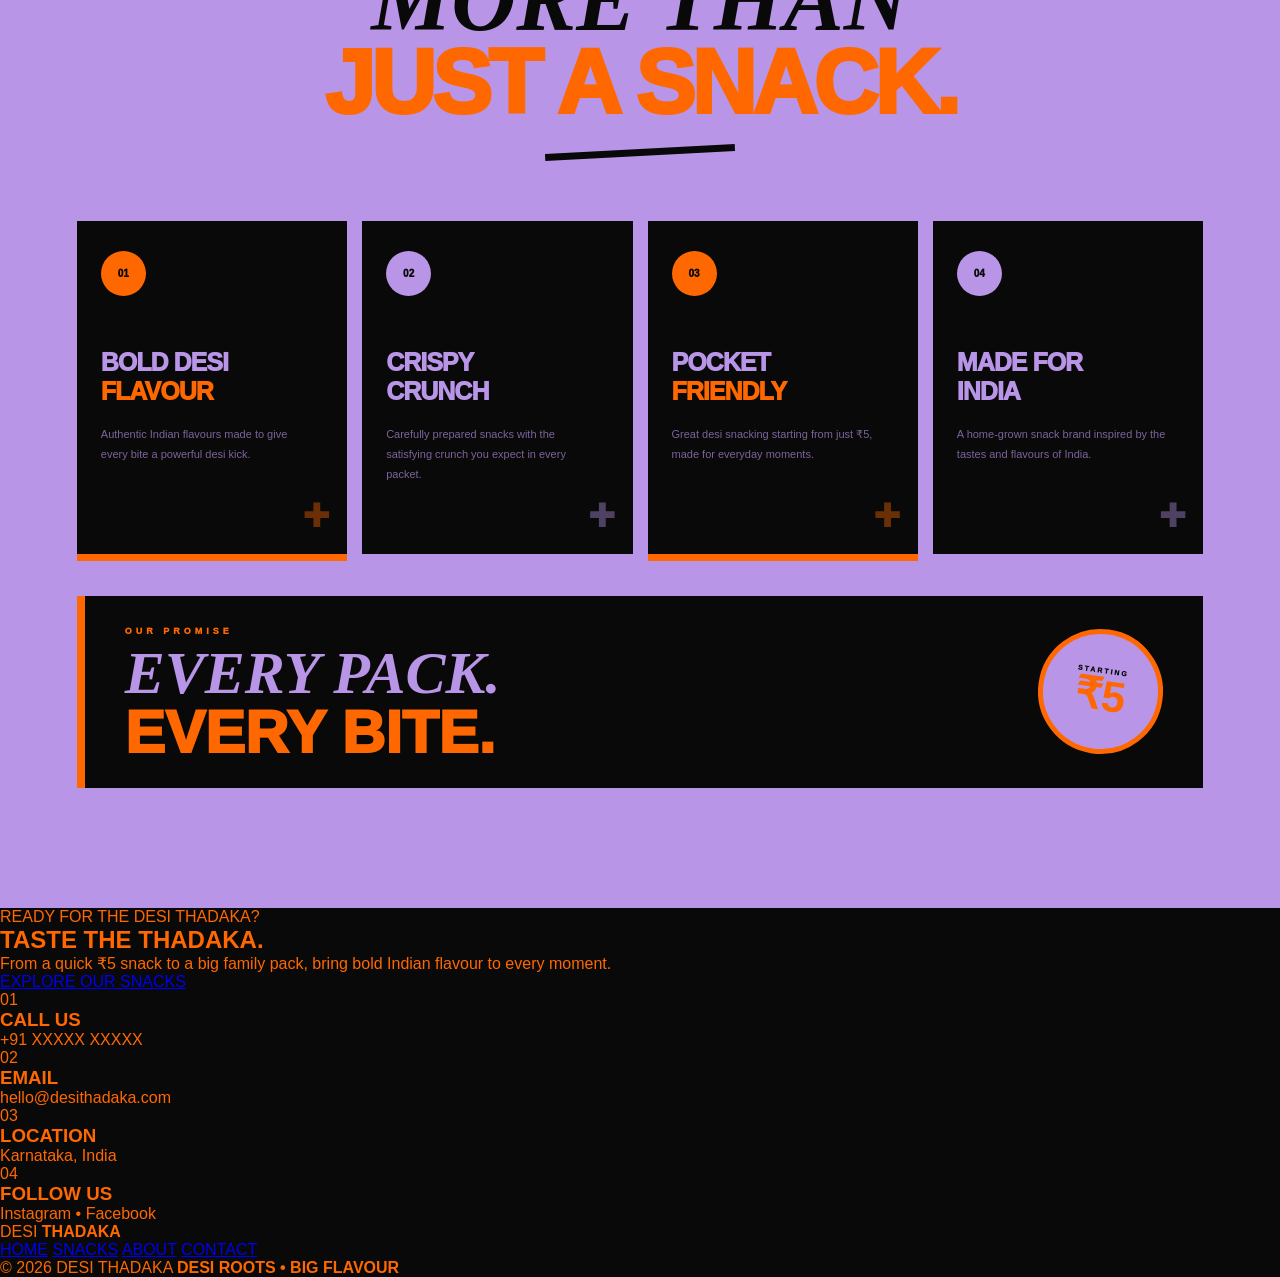
==== commit a12eb8de: "Add contact section and footer to index.html" ====
--- a/index.html
+++ b/index.html
@@ -740,3 +740,158 @@
     </div>
 
 </section>
+<!-- =========================================
+     PART 5 — CONTACT + CTA + FOOTER
+========================================= -->
+
+<section class="contact-section">
+
+    <!-- Decorative Shapes -->
+    <div class="contact-orange-shape"></div>
+    <div class="contact-purple-shape"></div>
+
+    <div class="contact-container">
+
+        <!-- Final CTA -->
+
+        <div class="final-cta">
+
+            <p class="cta-label">
+                READY FOR THE DESI THADAKA?
+            </p>
+
+            <h2>
+                TASTE THE
+                <span>THADAKA.</span>
+            </h2>
+
+            <p class="cta-text">
+                From a quick ₹5 snack to a big family pack,
+                bring bold Indian flavour to every moment.
+            </p>
+
+            <a href="#" class="cta-button">
+                EXPLORE OUR SNACKS
+            </a>
+
+        </div>
+
+
+        <!-- Contact Information -->
+
+        <div class="contact-grid">
+
+            <div class="contact-box">
+
+                <span class="contact-number">
+                    01
+                </span>
+
+                <h3>
+                    CALL US
+                </h3>
+
+                <p>
+                    +91 XXXXX XXXXX
+                </p>
+
+            </div>
+
+
+            <div class="contact-box">
+
+                <span class="contact-number">
+                    02
+                </span>
+
+                <h3>
+                    EMAIL
+                </h3>
+
+                <p>
+                    hello@desithadaka.com
+                </p>
+
+            </div>
+
+
+            <div class="contact-box">
+
+                <span class="contact-number">
+                    03
+                </span>
+
+                <h3>
+                    LOCATION
+                </h3>
+
+                <p>
+                    Karnataka, India
+                </p>
+
+            </div>
+
+
+            <div class="contact-box">
+
+                <span class="contact-number">
+                    04
+                </span>
+
+                <h3>
+                    FOLLOW US
+                </h3>
+
+                <p>
+                    Instagram • Facebook
+                </p>
+
+            </div>
+
+        </div>
+
+
+        <!-- Footer -->
+
+        <footer class="footer">
+
+            <div class="footer-logo">
+
+                <span>
+                    DESI
+                </span>
+
+                <strong>
+                    THADAKA
+                </strong>
+
+            </div>
+
+
+            <div class="footer-links">
+
+                <a href="#">HOME</a>
+                <a href="#">SNACKS</a>
+                <a href="#">ABOUT</a>
+                <a href="#">CONTACT</a>
+
+            </div>
+
+
+            <div class="footer-bottom">
+
+                <span>
+                    © 2026 DESI THADAKA
+                </span>
+
+                <strong>
+                    DESI ROOTS • BIG FLAVOUR
+                </strong>
+
+            </div>
+
+        </footer>
+
+    </div>
+
+</section>
--- a/style.css
+++ b/style.css
@@ -2440,3 +2440,574 @@
     }
 
 }
+/* =========================================
+   DESI THADAKA
+   PART 4 — WHY CHOOSE US
+
+   ORANGE + BLACK + LIGHT PURPLE
+   NO WHITE
+========================================= */
+
+
+/* =========================================
+   MAIN SECTION
+========================================= */
+
+.why-section {
+
+    position: relative;
+
+    padding: 120px 6%;
+
+    background: #b995e8;
+
+    color: #090909;
+
+    overflow: hidden;
+
+}
+
+
+.why-container {
+
+    position: relative;
+
+    z-index: 2;
+
+    max-width: 1250px;
+
+    margin: auto;
+
+}
+
+
+/* =========================================
+   HEADING
+========================================= */
+
+.why-heading {
+
+    text-align: center;
+
+    max-width: 850px;
+
+    margin: 0 auto 65px;
+
+}
+
+
+.why-heading > p {
+
+    color: #ff6800;
+
+    font-size: 10px;
+
+    font-weight: 1000;
+
+    letter-spacing: 4px;
+
+    margin-bottom: 18px;
+
+}
+
+
+.why-heading h2 {
+
+    font-family:
+        Georgia,
+        "Times New Roman",
+        serif;
+
+    font-size:
+        clamp(55px, 8vw, 90px);
+
+    line-height: .82;
+
+    font-style: italic;
+
+    color: #090909;
+
+}
+
+
+.why-heading h2 span {
+
+    display: block;
+
+    margin-top: 10px;
+
+    font-family:
+        Arial,
+        Helvetica,
+        sans-serif;
+
+    font-style: normal;
+
+    color: #ff6800;
+
+    font-weight: 1000;
+
+    letter-spacing: -4px;
+
+}
+
+
+.why-line {
+
+    width: 190px;
+
+    height: 7px;
+
+    margin: 28px auto 0;
+
+    background: #090909;
+
+    transform: rotate(-3deg);
+
+}
+
+
+/* =========================================
+   FEATURES GRID
+========================================= */
+
+.why-grid {
+
+    display: grid;
+
+    grid-template-columns:
+        repeat(4, 1fr);
+
+    gap: 15px;
+
+}
+
+
+/* =========================================
+   FEATURE CARD
+========================================= */
+
+.why-card {
+
+    position: relative;
+
+    min-height: 340px;
+
+    padding: 30px 24px;
+
+    background: #090909;
+
+    border-bottom:
+        7px solid #ff6800;
+
+    overflow: hidden;
+
+}
+
+
+.why-card.purple-feature {
+
+    border-bottom-color: #b995e8;
+
+}
+
+
+/* =========================================
+   NUMBER
+========================================= */
+
+.why-icon {
+
+    width: 45px;
+
+    height: 45px;
+
+    border-radius: 50%;
+
+    background: #ff6800;
+
+    color: #090909;
+
+    display: flex;
+
+    align-items: center;
+
+    justify-content: center;
+
+    font-size: 10px;
+
+    font-weight: 1000;
+
+    margin-bottom: 55px;
+
+}
+
+
+.purple-feature .why-icon {
+
+    background: #b995e8;
+
+}
+
+
+/* =========================================
+   CARD TITLE
+========================================= */
+
+.why-card h3 {
+
+    color: #b995e8;
+
+    font-size: 25px;
+
+    line-height: .95;
+
+    font-weight: 1000;
+
+    letter-spacing: -1px;
+
+}
+
+
+.why-card h3 span {
+
+    display: block;
+
+    color: #ff6800;
+
+    margin-top: 5px;
+
+}
+
+
+.purple-feature h3 span {
+
+    color: #b995e8;
+
+}
+
+
+/* =========================================
+   CARD DESCRIPTION
+========================================= */
+
+.why-card p {
+
+    margin-top: 22px;
+
+    max-width: 210px;
+
+    color: #b995e8;
+
+    opacity: .65;
+
+    font-size: 11px;
+
+    line-height: 1.8;
+
+}
+
+
+/* =========================================
+   PLUS MARK
+========================================= */
+
+.card-mark {
+
+    position: absolute;
+
+    right: 18px;
+
+    bottom: 12px;
+
+    color: #ff6800;
+
+    font-size: 45px;
+
+    font-weight: 1000;
+
+    opacity: .4;
+
+}
+
+
+.purple-feature .card-mark {
+
+    color: #b995e8;
+
+}
+
+
+/* =========================================
+   STATEMENT
+========================================= */
+
+.why-statement {
+
+    margin-top: 35px;
+
+    min-height: 190px;
+
+    padding: 30px 40px;
+
+    background: #090909;
+
+    display: flex;
+
+    align-items: center;
+
+    justify-content: space-between;
+
+    border-left:
+        8px solid #ff6800;
+
+}
+
+
+.statement-left > p {
+
+    color: #ff6800;
+
+    font-size: 9px;
+
+    font-weight: 1000;
+
+    letter-spacing: 4px;
+
+    margin-bottom: 12px;
+
+}
+
+
+.statement-left h3 {
+
+    color: #b995e8;
+
+    font-family:
+        Georgia,
+        "Times New Roman",
+        serif;
+
+    font-size:
+        clamp(32px, 5vw, 60px);
+
+    line-height: .85;
+
+    font-style: italic;
+
+}
+
+
+.statement-left h3 span {
+
+    display: block;
+
+    color: #ff6800;
+
+    font-family:
+        Arial,
+        Helvetica,
+        sans-serif;
+
+    font-style: normal;
+
+    font-weight: 1000;
+
+    margin-top: 8px;
+
+}
+
+
+/* =========================================
+   PRICE CIRCLE
+========================================= */
+
+.round-price {
+
+    width: 125px;
+
+    height: 125px;
+
+    border-radius: 50%;
+
+    background: #b995e8;
+
+    border:
+        5px solid #ff6800;
+
+    display: flex;
+
+    flex-direction: column;
+
+    align-items: center;
+
+    justify-content: center;
+
+    transform: rotate(8deg);
+
+}
+
+
+.round-price small {
+
+    color: #090909;
+
+    font-size: 7px;
+
+    font-weight: 1000;
+
+    letter-spacing: 2px;
+
+}
+
+
+.round-price strong {
+
+    color: #ff6800;
+
+    font-size: 43px;
+
+    line-height: 1;
+
+}
+
+
+/* =========================================
+   HOVER EFFECT
+========================================= */
+
+.why-card {
+
+    transition:
+        transform .25s ease;
+
+}
+
+
+.why-card:hover {
+
+    transform:
+        translateY(-8px);
+
+}
+
+
+.why-card:hover .why-icon {
+
+    transform:
+        rotate(10deg);
+
+}
+
+
+/* =========================================
+   TABLET
+========================================= */
+
+@media (max-width: 1000px) {
+
+    .why-grid {
+
+        grid-template-columns:
+            repeat(2, 1fr);
+
+    }
+
+}
+
+
+/* =========================================
+   MOBILE
+========================================= */
+
+@media (max-width: 600px) {
+
+    .why-section {
+
+        padding:
+            80px 20px;
+
+    }
+
+
+    .why-heading {
+
+        margin-bottom: 45px;
+
+    }
+
+
+    .why-heading h2 {
+
+        font-size: 56px;
+
+    }
+
+
+    .why-heading h2 span {
+
+        font-size: 47px;
+
+    }
+
+
+    .why-grid {
+
+        grid-template-columns: 1fr;
+
+        gap: 18px;
+
+    }
+
+
+    .why-card {
+
+        min-height: 290px;
+
+    }
+
+
+    .why-statement {
+
+        min-height: 150px;
+
+        padding:
+            25px 20px;
+
+        border-left-width: 5px;
+
+    }
+
+
+    .statement-left h3 {
+
+        font-size: 30px;
+
+    }
+
+
+    .round-price {
+
+        width: 82px;
+
+        height: 82px;
+
+        border-width: 3px;
+
+    }
+
+
+    .round-price strong {
+
+        font-size: 29px;
+
+    }
+
+
+    .round-price small {
+
+        font-size: 5px;
+
+    }
+
+}
